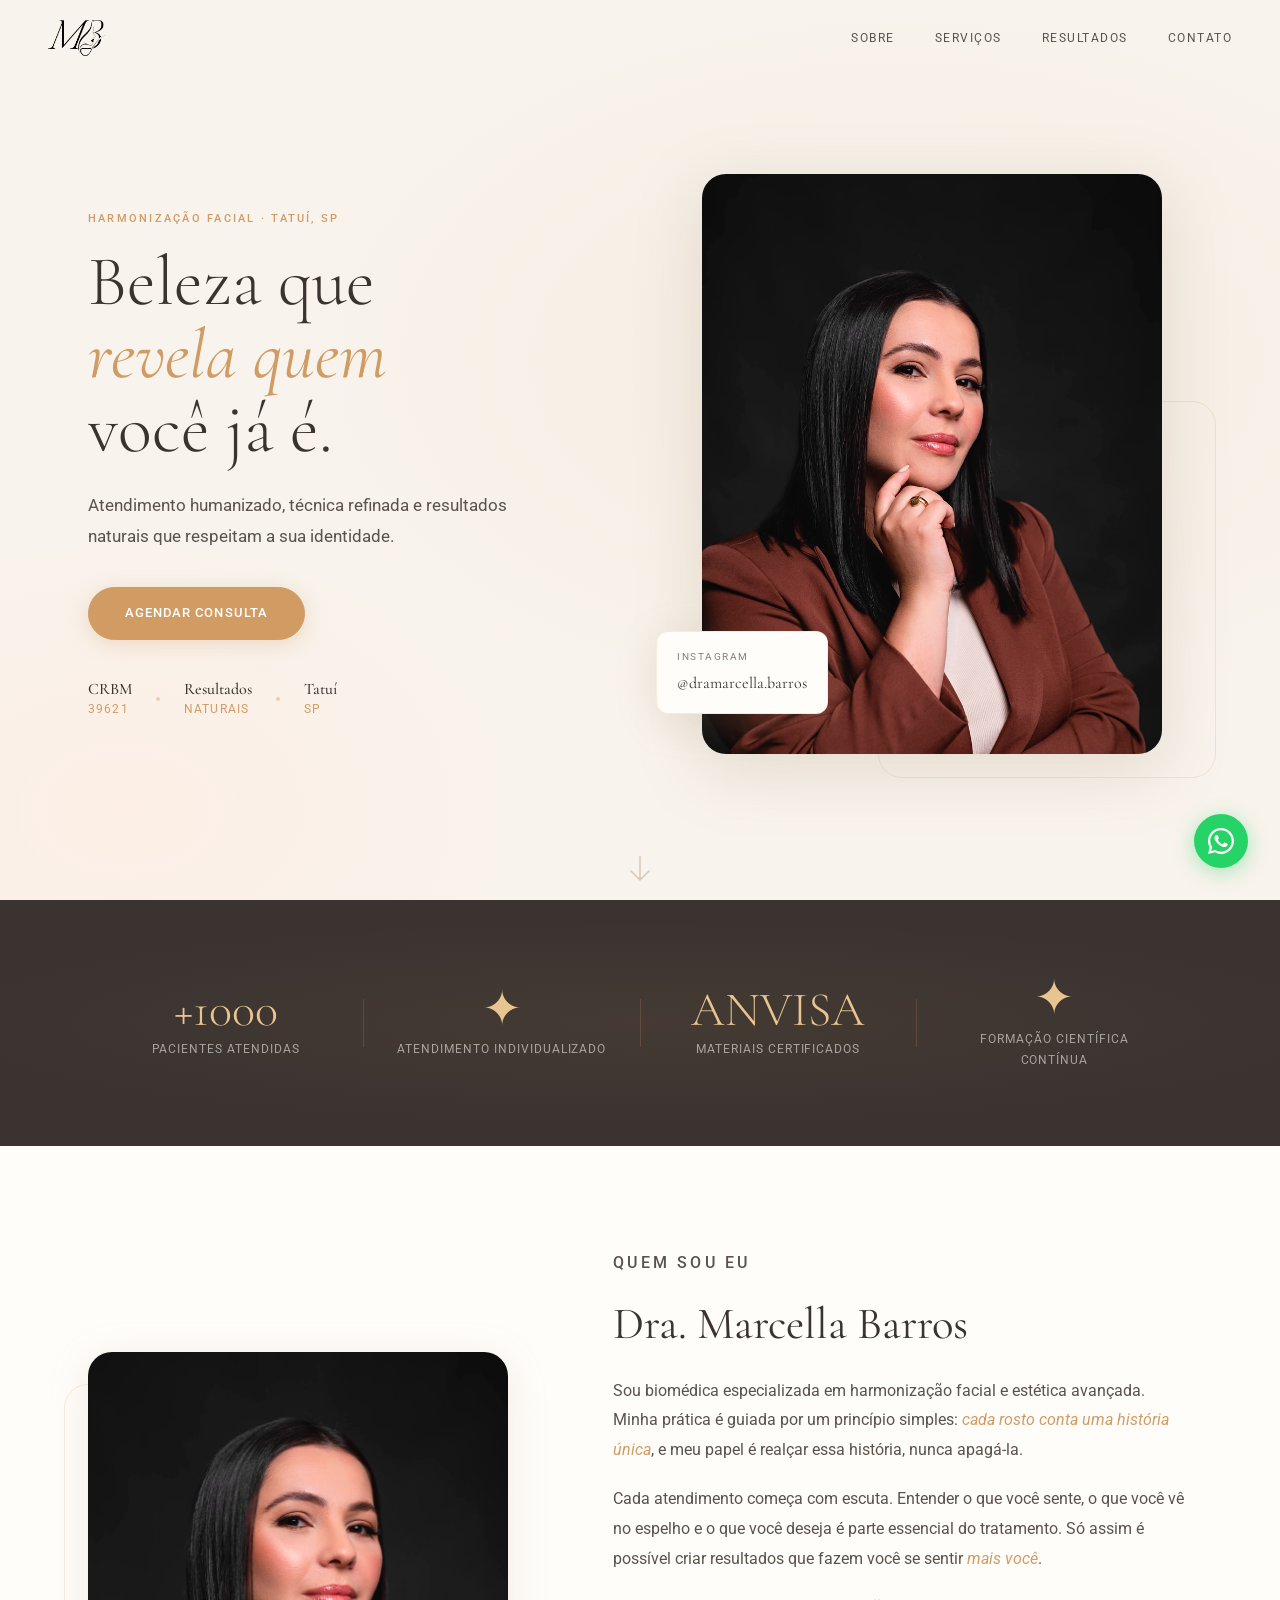
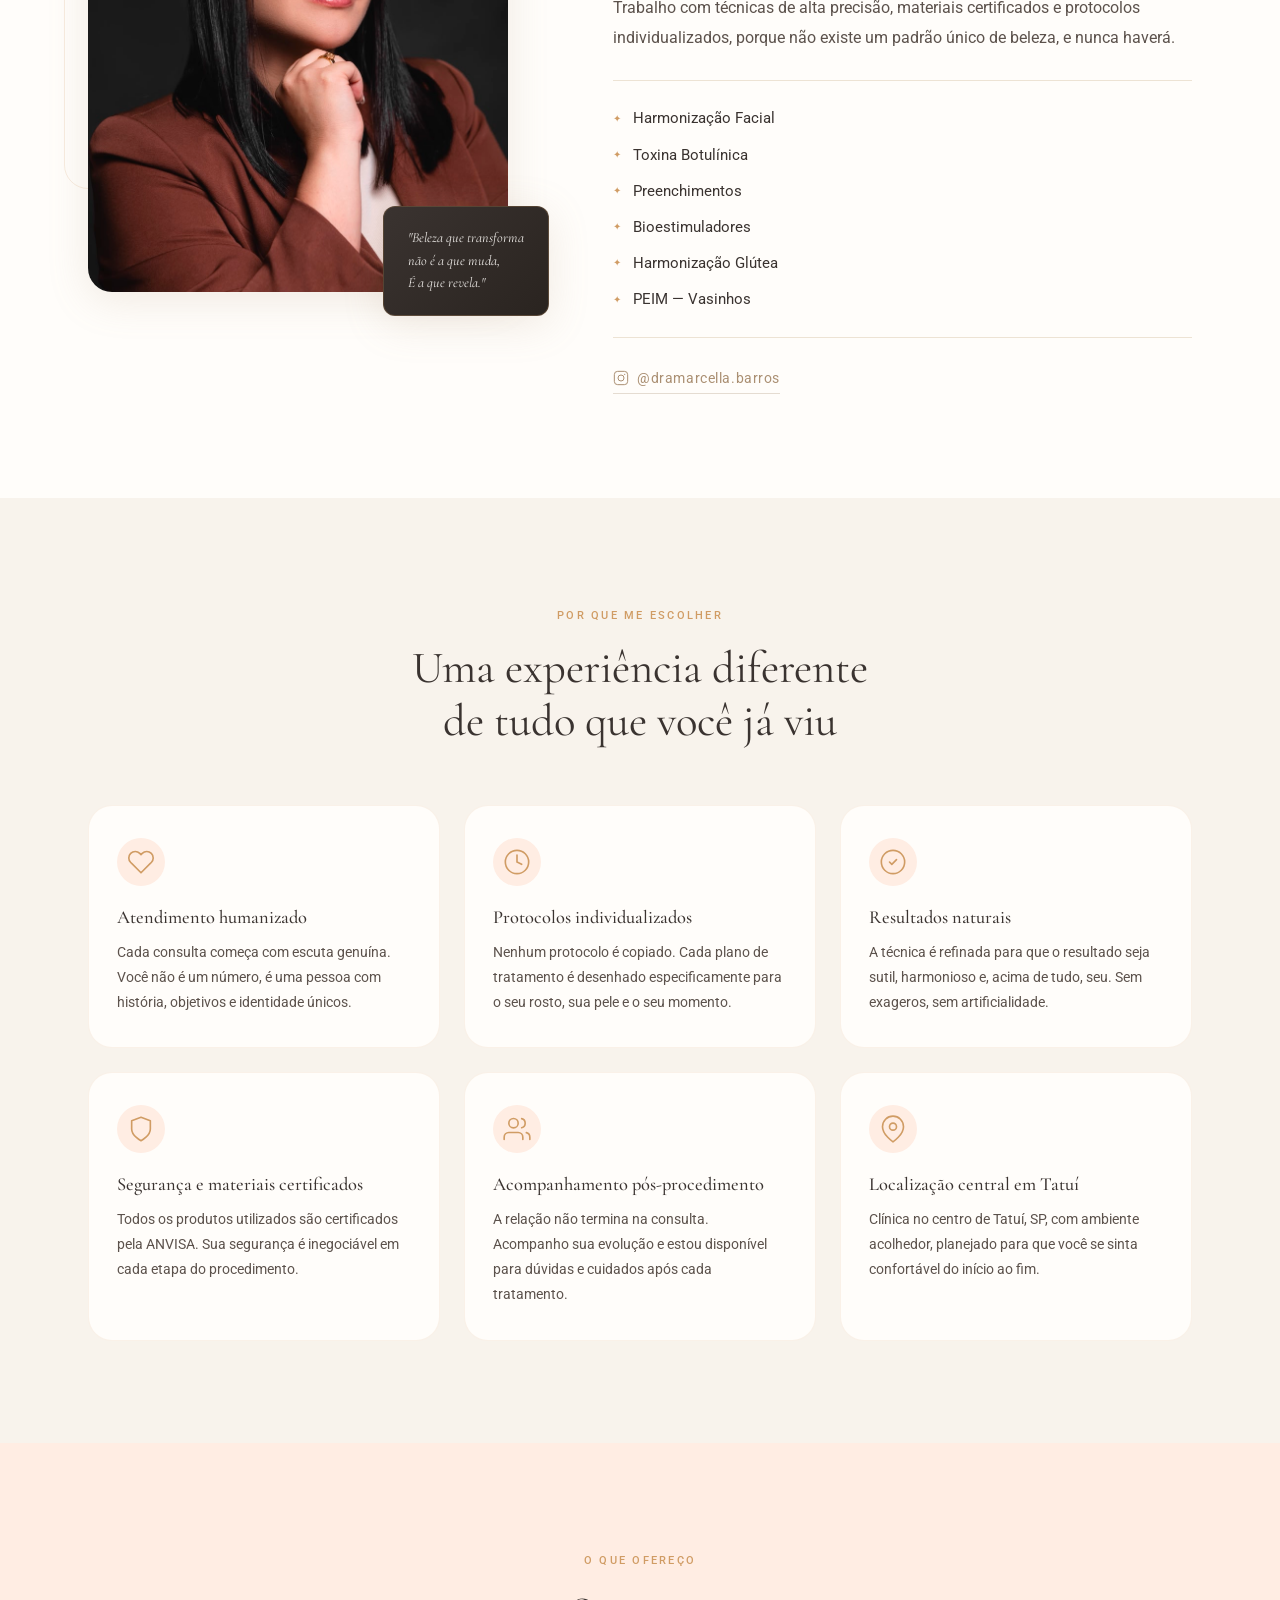
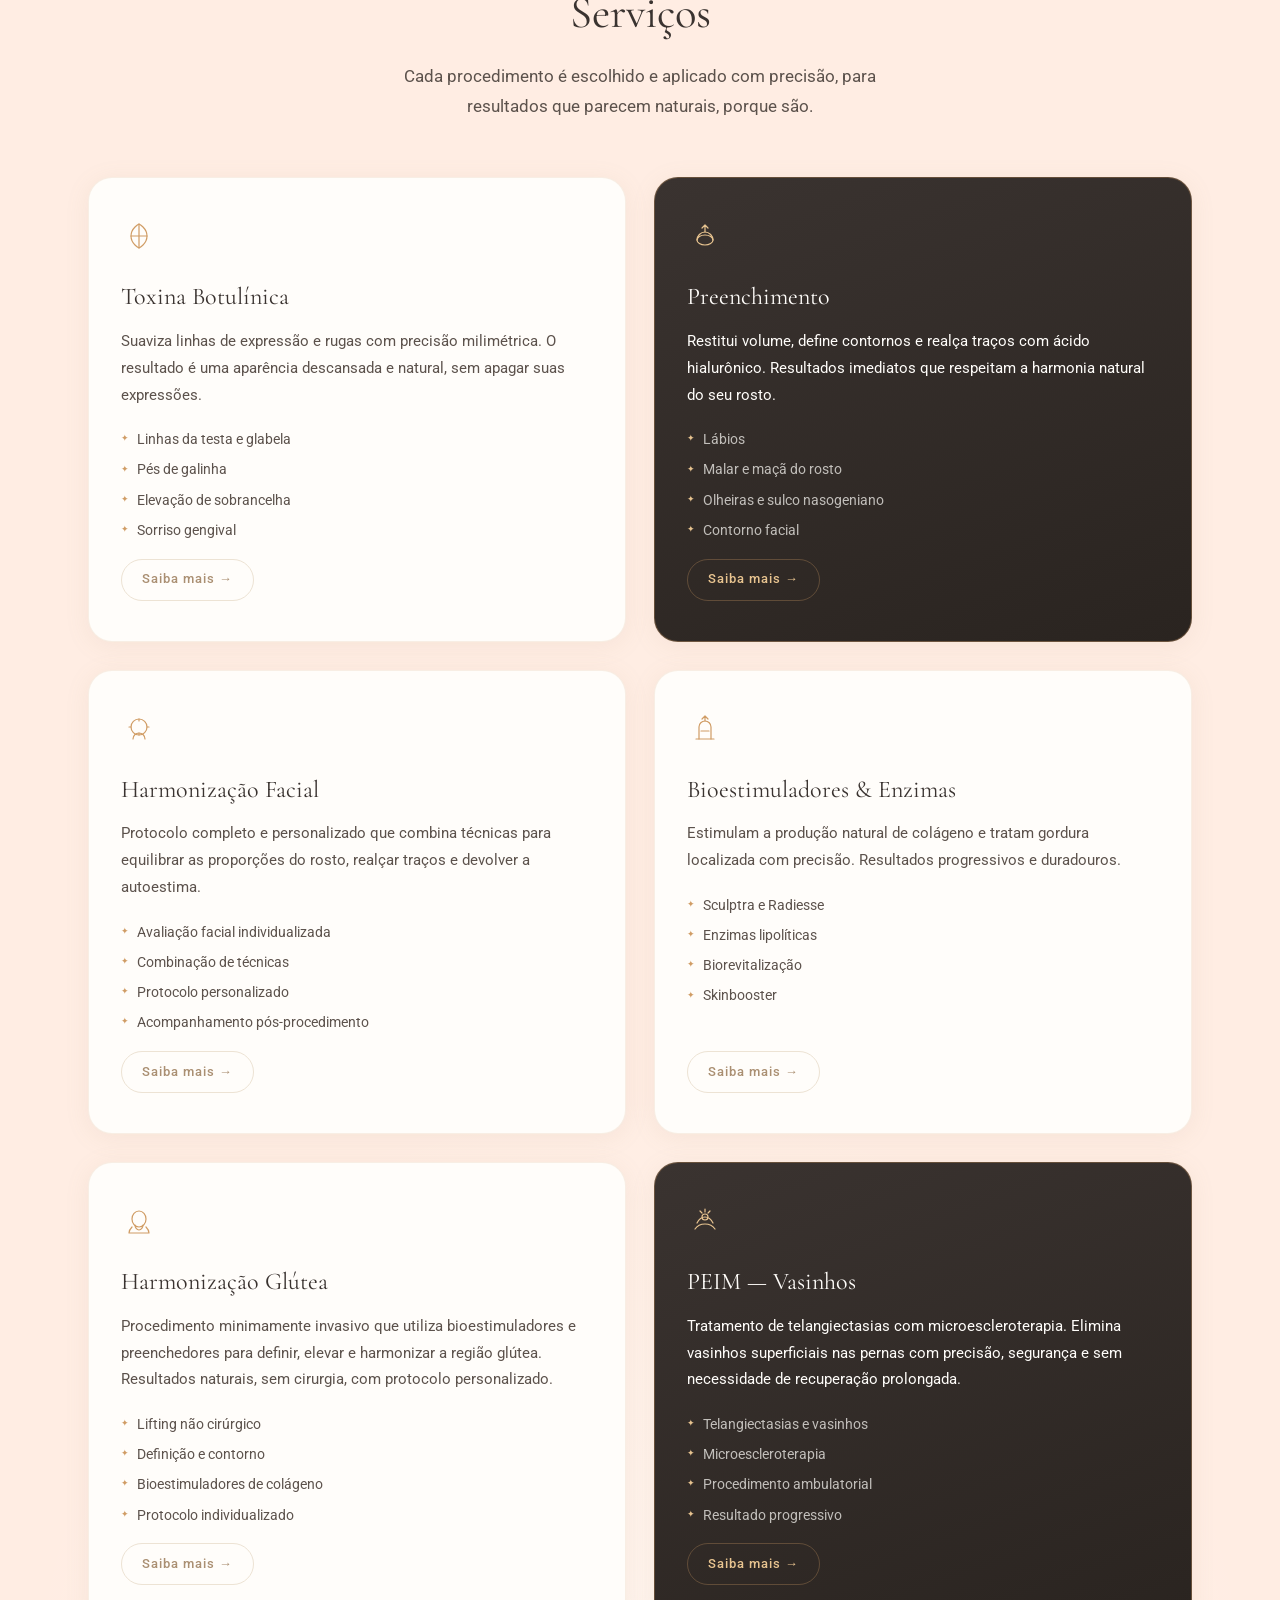
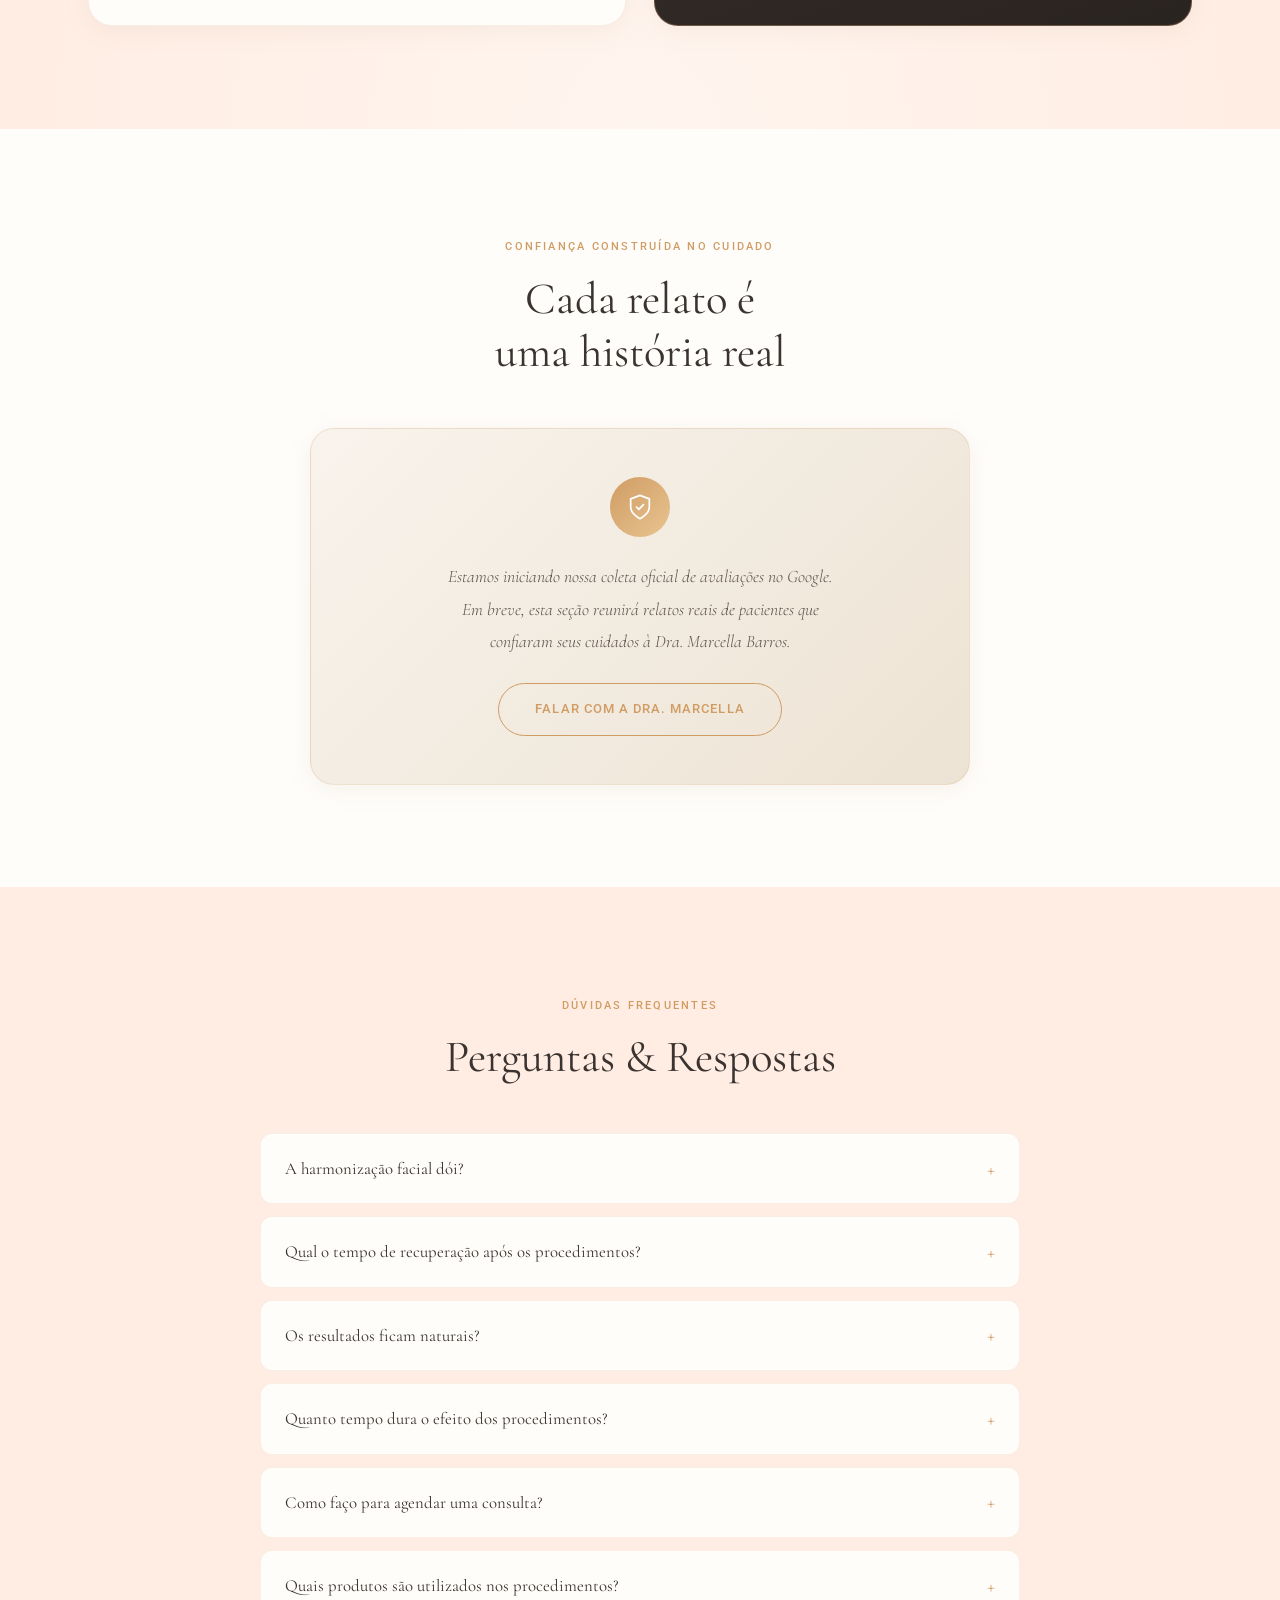
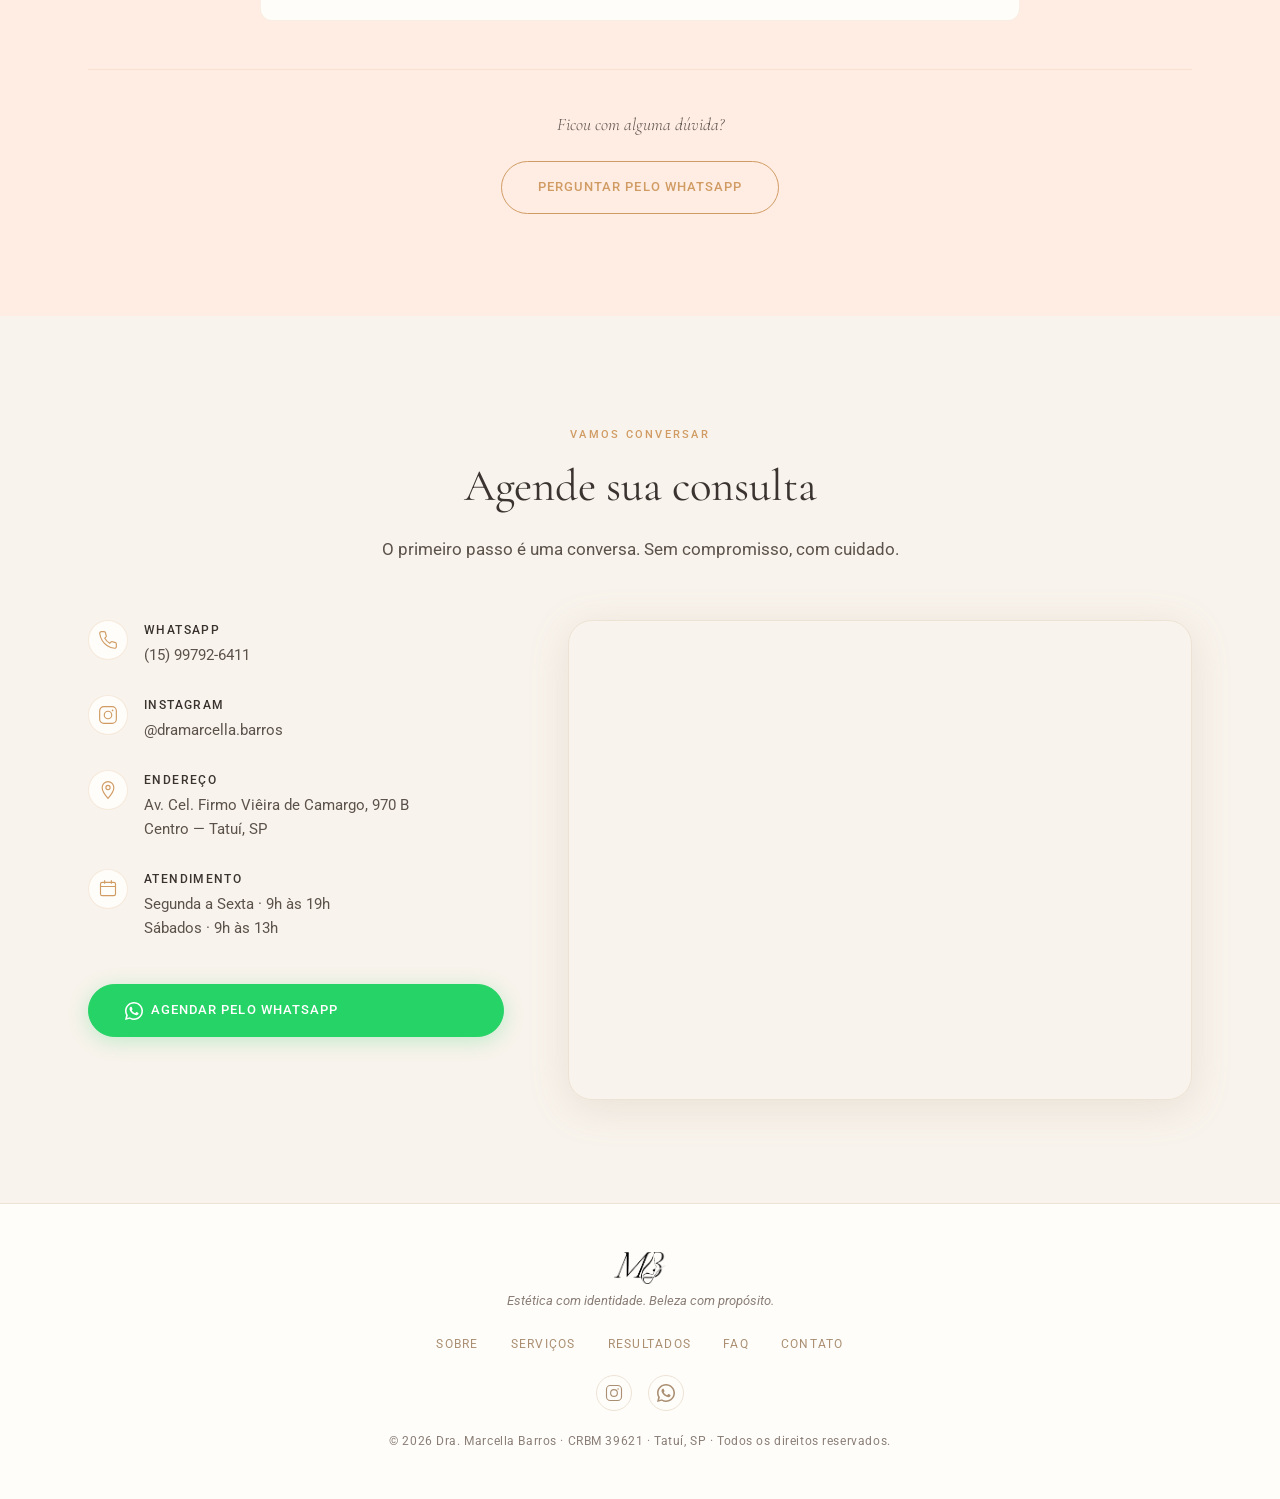
==== index.html @ 0621ac58 "Add files via upload feat: instalar Google Tag Manager (GTM)" ====
<!DOCTYPE html>
<html lang="pt-BR">
<head>
  <!-- Google Tag Manager -->
  <script>(function(w,d,s,l,i){w[l]=w[l]||[];w[l].push({'gtm.start':
  new Date().getTime(),event:'gtm.js'});var f=d.getElementsByTagName(s)[0],
  j=d.createElement(s),dl=l!='dataLayer'?'&l='+l:'';j.async=true;j.src=
  'https://www.googletagmanager.com/gtm.js?id='+i+dl;f.parentNode.insertBefore(j,f);
  })(window,document,'script','dataLayer','GTM-5NLLNL8C');</script>
  <!-- End Google Tag Manager -->
  <meta charset="UTF-8" />
  <meta name="viewport" content="width=device-width, initial-scale=1.0" />

  <!-- SEO: title e description com CRBM, Biomédica e cidade -->
  <meta name="description" content="Dra. Marcella Barros (CRBM 39621) — Biomédica especializada em Harmonização Facial, Toxina Botulínica, Preenchimento, Bioestimuladores, Harmonização Glútea e PEIM em Tatuí, SP. Estética com identidade. Beleza com propósito." />

  <!-- Open Graph -->
  <meta property="og:title" content="Dra. Marcella Barros — Harmonização Facial em Tatuí, SP" />
  <meta property="og:description" content="Biomédica especializada em estética avançada. Atendimento humanizado, resultados naturais, materiais certificados pela ANVISA. Tatuí/SP." />
  <meta property="og:image" content="https://dramarcellabarros.com.br/assets/og-image.png" />
  <meta property="og:url" content="https://dramarcellabarros.com.br/" />
  <meta property="og:type" content="website" />
  <meta property="og:locale" content="pt_BR" />

  <!-- Twitter / X Card -->
  <meta name="twitter:card" content="summary_large_image" />
  <meta name="twitter:title" content="Dra. Marcella Barros — Harmonização Facial em Tatuí, SP" />
  <meta name="twitter:description" content="Biomédica especializada em estética avançada. Atendimento humanizado, resultados naturais, materiais certificados pela ANVISA. Tatuí/SP." />
  <meta name="twitter:image" content="https://dramarcellabarros.com.br/assets/og-image.png" />

  <title>Dra. Marcella Barros — Harmonização Facial · Tatuí/SP</title>

  <!-- [AJUSTE 1] Google Analytics 4 — G-9R4QBGH7J9 -->
  <script async src="https://www.googletagmanager.com/gtag/js?id=G-9R4QBGH7J9"></script>
  <script>
    window.dataLayer = window.dataLayer || [];
    function gtag(){dataLayer.push(arguments);}
    gtag('js', new Date());
    gtag('config', 'G-9R4QBGH7J9');
  </script>

  <!-- Canonical — domínio oficial definitivo -->
  <link rel="canonical" href="https://dramarcellabarros.com.br/" />

  <!-- Schema Markup — LocalBusiness para Google Knowledge Graph e SEO local -->
  <script type="application/ld+json">
  {
    "@context": "https://schema.org",
    "@graph": [
      {
        "@type": "HealthAndBeautyBusiness",
        "@id": "https://dramarcellabarros.com.br/#clinica",
        "name": "Dra. Marcella Barros — Harmonização Facial",
        "description": "Biomédica (CRBM 39621) especializada em Harmonização Facial, Toxina Botulínica, Preenchimento, Bioestimuladores, Harmonização Glútea e PEIM em Tatuí, SP.",
        "url": "https://dramarcellabarros.com.br/",
        "telephone": "+5515997926411",
        "image": "https://dramarcellabarros.com.br/assets/og-image.png",
        "address": {
          "@type": "PostalAddress",
          "streetAddress": "Av. Cel. Firmo Viêira de Camargo, 970 B",
          "addressLocality": "Tatuí",
          "addressRegion": "SP",
          "addressCountry": "BR"
        },
        "geo": {
          "@type": "GeoCoordinates",
          "latitude": -23.350043,
          "longitude": -47.835488
        },
        "openingHoursSpecification": [
          {
            "@type": "OpeningHoursSpecification",
            "dayOfWeek": ["Monday","Tuesday","Wednesday","Thursday","Friday"],
            "opens": "09:00",
            "closes": "19:00"
          },
          {
            "@type": "OpeningHoursSpecification",
            "dayOfWeek": "Saturday",
            "opens": "09:00",
            "closes": "13:00"
          }
        ],
        "sameAs": ["https://www.instagram.com/dramarcella.barros"],
        "priceRange": "$$",
        "currenciesAccepted": "BRL",
        "paymentAccepted": "Cartão, Pix, Dinheiro"
      },
      {
        "@type": "Person",
        "@id": "https://dramarcellabarros.com.br/#profissional",
        "name": "Marcella Barros",
        "jobTitle": "Biomédica Estética",
        "description": "Biomédica (CRBM 39621) especializada em harmonização facial e estética avançada em Tatuí, SP.",
        "worksFor": { "@id": "https://dramarcellabarros.com.br/#clinica" },
        "sameAs": ["https://www.instagram.com/dramarcella.barros"]
      }
    ]
  }
  </script>

  <link rel="preconnect" href="https://fonts.googleapis.com" />
  <link rel="preconnect" href="https://fonts.gstatic.com" crossorigin />
  <link href="https://fonts.googleapis.com/css2?family=Cormorant+Garamond:ital,wght@0,300;0,400;0,500;1,300;1,400&family=Playfair+Display:ital,wght@0,400;0,500;1,400&family=Roboto:wght@300;400;500&display=swap" rel="stylesheet" />
  <link rel="stylesheet" href="style.css" />
</head>
<body>
  <!-- Google Tag Manager (noscript) -->
  <noscript><iframe src="https://www.googletagmanager.com/ns.html?id=GTM-5NLLNL8C"
  height="0" width="0" style="display:none;visibility:hidden"></iframe></noscript>
  <!-- End Google Tag Manager (noscript) -->

  <!-- ============================================================
       NAVBAR
  ============================================================ -->
  <header class="navbar" id="navbar">
    <div class="navbar__inner">
      <a href="#hero" class="navbar__logo" aria-label="Dra. Marcella Barros">
        <img src="assets/logo-dourado.png" alt="Dra. Marcella Barros" class="navbar__logo-img navbar__logo-dourado" loading="eager" fetchpriority="high" />
        <img src="assets/logo-preto.png" alt="Dra. Marcella Barros" class="navbar__logo-img navbar__logo-preto" loading="eager" fetchpriority="high" />
      </a>
      <nav class="navbar__links" id="navbar-links">
        <a href="#sobre">Sobre</a>
        <a href="#servicos">Serviços</a>
        <a href="#depoimentos">Resultados</a>
        <a href="#contato">Contato</a>
      </nav>
      <button class="navbar__burger" id="navbar-burger" aria-label="Abrir menu" aria-expanded="false">
        <span></span><span></span><span></span>
      </button>
    </div>
  </header>


  <!-- ============================================================
       SEÇÃO 1 — HERO
  ============================================================ -->
  <section class="hero" id="hero">
    <div class="hero__bg" aria-hidden="true"></div>
    <div class="hero__layout">

      <div class="hero__text" data-reveal="left">
        <p class="eyebrow">Harmonização Facial · Tatuí, SP</p>
        <h1 class="hero__title">
          Beleza que<br>
          <em>revela quem</em><br>
          você já é.
        </h1>
        <p class="hero__desc">
          Atendimento humanizado, técnica refinada e resultados naturais
          que respeitam a sua identidade.
        </p>
        <div class="hero__ctas">
          <a href="https://wa.me/5515997926411?text=Olá%2C%20Dra.%20Marcella!%20Vim%20pelo%20Instagram%20e%20gostaria%20de%20agendar%20uma%20consulta." target="_blank" rel="noopener noreferrer" class="btn btn--primary" id="btn-agendar-hero">
            Agendar consulta
          </a>
        </div>
        <div class="hero__selos">
          <div class="hero__selo"><strong>CRBM</strong><span>39621</span></div>
          <div class="hero__divider-dot" aria-hidden="true"></div>
          <div class="hero__selo"><strong>Resultados</strong><span>Naturais</span></div>
          <div class="hero__divider-dot" aria-hidden="true"></div>
          <div class="hero__selo"><strong>Tatuí</strong><span>SP</span></div>
        </div>
      </div>

      <div class="hero__photo-col" data-reveal="left">
        <img src="assets/foto-marcella.jpeg" alt="Dra. Marcella Barros — Biomédica especializada em harmonização facial em Tatuí/SP" class="hero__photo" width="460" height="580" loading="eager" fetchpriority="high" />
        <div class="hero__photo-frame" aria-hidden="true"></div>
        <div class="hero__float-card">
          <p class="hero__float-card-label">Instagram</p>
          <a href="https://instagram.com/dramarcella.barros" target="_blank" rel="noopener noreferrer" class="hero__float-card-handle" id="link-instagram-hero">@dramarcella.barros</a>
        </div>
      </div>
    </div>

    <a href="#numeros" class="hero__scroll-cue" aria-label="Continuar">
      <svg width="20" height="28" viewBox="0 0 20 28" fill="none">
        <path d="M10 0v24M1 15l9 9 9-9" stroke="currentColor" stroke-width="1.4" stroke-linecap="round" stroke-linejoin="round"/>
      </svg>
    </a>
  </section>


  <!-- ============================================================
       SEÇÃO 2 — NÚMEROS
  ============================================================ -->
  <section class="numeros" id="numeros">
    <div class="container">
      <div class="numeros__grid">

        <div class="numeros__item" data-reveal="up" data-delay="0">
          <span class="numeros__valor">+1000</span>
          <span class="numeros__label">Pacientes atendidas</span>
        </div>

        <div class="numeros__divider" aria-hidden="true"></div>

        <div class="numeros__item" data-reveal="up" data-delay="0.1">
          <span class="numeros__valor">✦</span>
          <span class="numeros__label">Atendimento individualizado</span>
        </div>

        <div class="numeros__divider" aria-hidden="true"></div>

        <div class="numeros__item" data-reveal="up" data-delay="0.2">
          <span class="numeros__valor">ANVISA</span>
          <span class="numeros__label">Materiais certificados</span>
        </div>

        <div class="numeros__divider" aria-hidden="true"></div>

        <div class="numeros__item" data-reveal="up" data-delay="0.3">
          <span class="numeros__valor">✦</span>
          <span class="numeros__label">Formação científica contínua</span>
        </div>

      </div>
    </div>
  </section>


  <!-- ============================================================
       SEÇÃO 3 — SOBRE
  ============================================================ -->
  <section class="sobre" id="sobre">
    <div class="container">
      <div class="sobre__inner">

        <div class="sobre__photo-col" data-reveal="left">
          <img src="assets/foto2-marcella.jpeg" alt="Dra. Marcella Barros em consulta" class="sobre__photo" width="420" height="540" loading="lazy" />
          <div class="sobre__photo-ornament" aria-hidden="true"></div>
          <div class="sobre__quote-badge">
            <p>"Beleza que transforma<br>não é a que muda,<br>É a que revela."</p>
          </div>
        </div>

        <div class="sobre__text" data-reveal="right">
          <p class="label-tag">Quem sou eu</p>
          <h2 class="section-title">Dra. Marcella Barros</h2>
          <p>
            Sou biomédica especializada em harmonização facial e estética avançada.
            Minha prática é guiada por um princípio simples: <em>cada rosto conta
            uma história única</em>, e meu papel é realçar essa história, nunca apagá-la.
          </p>
          <p>
            Cada atendimento começa com escuta. Entender o que você sente, o que
            você vê no espelho e o que você deseja é parte essencial do tratamento.
            Só assim é possível criar resultados que fazem você se sentir <em>mais você</em>.
          </p>
          <p>
            Trabalho com técnicas de alta precisão, materiais certificados e
            protocolos individualizados, porque não existe um padrão único
            de beleza, e nunca haverá.
          </p>
          <div class="sobre__especialidades">
            <div class="sobre__espec-item"><span class="sobre__espec-dot" aria-hidden="true">✦</span>Harmonização Facial</div>
            <div class="sobre__espec-item"><span class="sobre__espec-dot" aria-hidden="true">✦</span>Toxina Botulínica</div>
            <div class="sobre__espec-item"><span class="sobre__espec-dot" aria-hidden="true">✦</span>Preenchimentos</div>
            <div class="sobre__espec-item"><span class="sobre__espec-dot" aria-hidden="true">✦</span>Bioestimuladores</div>
            <div class="sobre__espec-item"><span class="sobre__espec-dot" aria-hidden="true">✦</span>Harmonização Glútea</div>
            <div class="sobre__espec-item"><span class="sobre__espec-dot" aria-hidden="true">✦</span>PEIM — Vasinhos</div>
          </div>
          <a href="https://instagram.com/dramarcella.barros" target="_blank" rel="noopener noreferrer" class="sobre__instagram" id="link-instagram-sobre">
            <svg width="16" height="16" viewBox="0 0 24 24" fill="none"><rect x="2" y="2" width="20" height="20" rx="5" stroke="currentColor" stroke-width="1.5"/><circle cx="12" cy="12" r="4.5" stroke="currentColor" stroke-width="1.5"/><circle cx="17.5" cy="6.5" r="1" fill="currentColor"/></svg>
            @dramarcella.barros
          </a>
        </div>
      </div>
    </div>
  </section>


  <!-- ============================================================
       SEÇÃO 4 — DIFERENCIAIS
  ============================================================ -->
  <section class="diferenciais">
    <div class="container">
      <div class="diferenciais__header" data-reveal="up">
        <p class="label-tag">Por que me escolher</p>
        <h2 class="section-title">Uma experiência diferente<br>de tudo que você já viu</h2>
      </div>
      <div class="diferenciais__grid">

        <div class="diferencial" data-reveal="up" data-delay="0">
          <div class="diferencial__icon" aria-hidden="true">
            <svg width="28" height="28" viewBox="0 0 24 24" fill="none"><path d="M20.84 4.61a5.5 5.5 0 00-7.78 0L12 5.67l-1.06-1.06a5.5 5.5 0 00-7.78 7.78l1.06 1.06L12 21.23l7.78-7.78 1.06-1.06a5.5 5.5 0 000-7.78z" stroke="currentColor" stroke-width="1.4" stroke-linejoin="round"/></svg>
          </div>
          <h3>Atendimento humanizado</h3>
          <p>Cada consulta começa com escuta genuína. Você não é um número, é uma pessoa com história, objetivos e identidade únicos.</p>
        </div>

        <div class="diferencial" data-reveal="up" data-delay="0.1">
          <div class="diferencial__icon" aria-hidden="true">
            <svg width="28" height="28" viewBox="0 0 24 24" fill="none"><circle cx="12" cy="12" r="10" stroke="currentColor" stroke-width="1.4"/><path d="M12 6v6l4 2" stroke="currentColor" stroke-width="1.4" stroke-linecap="round"/></svg>
          </div>
          <h3>Protocolos individualizados</h3>
          <p>Nenhum protocolo é copiado. Cada plano de tratamento é desenhado especificamente para o seu rosto, sua pele e o seu momento.</p>
        </div>

        <div class="diferencial" data-reveal="up" data-delay="0.2">
          <div class="diferencial__icon" aria-hidden="true">
            <svg width="28" height="28" viewBox="0 0 24 24" fill="none"><path d="M9 12l2 2 4-4" stroke="currentColor" stroke-width="1.4" stroke-linecap="round" stroke-linejoin="round"/><path d="M12 2a10 10 0 110 20A10 10 0 0112 2z" stroke="currentColor" stroke-width="1.4"/></svg>
          </div>
          <h3>Resultados naturais</h3>
          <p>A técnica é refinada para que o resultado seja sutil, harmonioso e, acima de tudo, seu. Sem exageros, sem artificialidade.</p>
        </div>

        <div class="diferencial" data-reveal="up" data-delay="0.3">
          <div class="diferencial__icon" aria-hidden="true">
            <svg width="28" height="28" viewBox="0 0 24 24" fill="none"><path d="M12 22s8-4 8-10V5l-8-3-8 3v7c0 6 8 10 8 10z" stroke="currentColor" stroke-width="1.4" stroke-linejoin="round"/></svg>
          </div>
          <h3>Segurança e materiais certificados</h3>
          <p>Todos os produtos utilizados são certificados pela ANVISA. Sua segurança é inegociável em cada etapa do procedimento.</p>
        </div>

        <div class="diferencial" data-reveal="up" data-delay="0.4">
          <div class="diferencial__icon" aria-hidden="true">
            <svg width="28" height="28" viewBox="0 0 24 24" fill="none"><path d="M17 21v-2a4 4 0 00-4-4H5a4 4 0 00-4 4v2" stroke="currentColor" stroke-width="1.4" stroke-linecap="round"/><circle cx="9" cy="7" r="4" stroke="currentColor" stroke-width="1.4"/><path d="M23 21v-2a4 4 0 00-3-3.87M16 3.13a4 4 0 010 7.75" stroke="currentColor" stroke-width="1.4" stroke-linecap="round"/></svg>
          </div>
          <h3>Acompanhamento pós-procedimento</h3>
          <p>A relação não termina na consulta. Acompanho sua evolução e estou disponível para dúvidas e cuidados após cada tratamento.</p>
        </div>

        <div class="diferencial" data-reveal="up" data-delay="0.5">
          <div class="diferencial__icon" aria-hidden="true">
            <svg width="28" height="28" viewBox="0 0 24 24" fill="none"><path d="M21 10c0 7-9 13-9 13s-9-6-9-13a9 9 0 0118 0z" stroke="currentColor" stroke-width="1.4"/><circle cx="12" cy="10" r="3" stroke="currentColor" stroke-width="1.4"/></svg>
          </div>
          <h3>Localização central em Tatuí</h3>
          <p>Clínica no centro de Tatuí, SP, com ambiente acolhedor, planejado para que você se sinta confortável do início ao fim.</p>
        </div>

      </div>
    </div>
  </section>


  <!-- ============================================================
       SEÇÃO 5 — SERVIÇOS
  ============================================================ -->
  <section class="servicos" id="servicos">
    <div class="container">
      <div class="servicos__header" data-reveal="up">
        <p class="label-tag">O que ofereço</p>
        <h2 class="section-title">Serviços</h2>
        <p class="section-subtitle">
          Cada procedimento é escolhido e aplicado com precisão,
          para resultados que parecem naturais, porque são.
        </p>
      </div>
      <div class="servicos__grid">

        <article class="servico-card" data-reveal="up" data-delay="0">
          <div class="servico-card__icon" aria-hidden="true">
            <svg width="36" height="36" viewBox="0 0 36 36" fill="none"><path d="M18 6c0 0-8 4-8 12s8 12 8 12 8-4 8-12S18 6 18 6z" stroke="currentColor" stroke-width="1.2" stroke-linejoin="round"/><path d="M18 6v24M10 18h16" stroke="currentColor" stroke-width="1.2" stroke-linecap="round"/></svg>
          </div>
          <h3 class="servico-card__title">Toxina Botulínica</h3>
          <p class="servico-card__desc">
            Suaviza linhas de expressão e rugas com precisão milimétrica.
            O resultado é uma aparência descansada e natural, sem apagar suas expressões.
          </p>
          <ul class="servico-card__lista">
            <li>Linhas da testa e glabela</li>
            <li>Pés de galinha</li>
            <li>Elevação de sobrancelha</li>
            <li>Sorriso gengival</li>
          </ul>
          <a href="https://wa.me/5515997926411?text=Olá%2C%20Dra.%20Marcella!%20Gostaria%20de%20saber%20mais%20sobre%20Toxina%20Botulínica." target="_blank" rel="noopener noreferrer" class="servico-card__cta">Saiba mais →</a>
        </article>

        <article class="servico-card servico-card--featured" data-reveal="up" data-delay="0.1">
          <div class="servico-card__icon" aria-hidden="true">
            <svg width="36" height="36" viewBox="0 0 36 36" fill="none"><ellipse cx="18" cy="22" rx="8" ry="5" stroke="currentColor" stroke-width="1.2"/><path d="M10 22c0-4 3.6-8 8-8s8 4 8 8" stroke="currentColor" stroke-width="1.2" stroke-linecap="round"/><path d="M18 14V8M15 10l3-3 3 3" stroke="currentColor" stroke-width="1.2" stroke-linecap="round" stroke-linejoin="round"/></svg>
          </div>
          <h3 class="servico-card__title">Preenchimento</h3>
          <p class="servico-card__desc">
            Restitui volume, define contornos e realça traços com ácido hialurônico.
            Resultados imediatos que respeitam a harmonia natural do seu rosto.
          </p>
          <ul class="servico-card__lista">
            <li>Lábios</li>
            <li>Malar e maçã do rosto</li>
            <li>Olheiras e sulco nasogeniano</li>
            <li>Contorno facial</li>
          </ul>
          <a href="https://wa.me/5515997926411?text=Olá%2C%20Dra.%20Marcella!%20Gostaria%20de%20saber%20mais%20sobre%20Preenchimento." target="_blank" rel="noopener noreferrer" class="servico-card__cta">Saiba mais →</a>
        </article>

        <article class="servico-card" data-reveal="up" data-delay="0.2">
          <div class="servico-card__icon" aria-hidden="true">
            <svg width="36" height="36" viewBox="0 0 36 36" fill="none"><circle cx="18" cy="16" r="8" stroke="currentColor" stroke-width="1.2"/><path d="M12 28c0-3.31 2.69-6 6-6s6 2.69 6 6" stroke="currentColor" stroke-width="1.2" stroke-linecap="round"/><path d="M18 8v2M18 22v2M10 16H8M28 16h-2" stroke="currentColor" stroke-width="1.2" stroke-linecap="round"/></svg>
          </div>
          <h3 class="servico-card__title">Harmonização Facial</h3>
          <p class="servico-card__desc">
            Protocolo completo e personalizado que combina técnicas para equilibrar
            as proporções do rosto, realçar traços e devolver a autoestima.
          </p>
          <ul class="servico-card__lista">
            <li>Avaliação facial individualizada</li>
            <li>Combinação de técnicas</li>
            <li>Protocolo personalizado</li>
            <li>Acompanhamento pós-procedimento</li>
          </ul>
          <a href="https://wa.me/5515997926411?text=Olá%2C%20Dra.%20Marcella!%20Gostaria%20de%20saber%20mais%20sobre%20Harmonização%20Facial." target="_blank" rel="noopener noreferrer" class="servico-card__cta">Saiba mais →</a>
        </article>

        <article class="servico-card" data-reveal="up" data-delay="0.3">
          <div class="servico-card__icon" aria-hidden="true">
            <svg width="36" height="36" viewBox="0 0 36 36" fill="none"><path d="M12 28V16a6 6 0 0112 0v12" stroke="currentColor" stroke-width="1.2" stroke-linecap="round"/><path d="M9 28h18" stroke="currentColor" stroke-width="1.2" stroke-linecap="round"/><path d="M18 10V6M15 8l3-3 3 3" stroke="currentColor" stroke-width="1.2" stroke-linecap="round" stroke-linejoin="round"/><path d="M14 20h8" stroke="currentColor" stroke-width="1.2" stroke-linecap="round"/></svg>
          </div>
          <h3 class="servico-card__title">Bioestimuladores &amp; Enzimas</h3>
          <p class="servico-card__desc">
            Estimulam a produção natural de colágeno e tratam gordura localizada
            com precisão. Resultados progressivos e duradouros.
          </p>
          <ul class="servico-card__lista">
            <li>Sculptra e Radiesse</li>
            <li>Enzimas lipolíticas</li>
            <li>Biorevitalização</li>
            <li>Skinbooster</li>
          </ul>
          <a href="https://wa.me/5515997926411?text=Olá%2C%20Dra.%20Marcella!%20Gostaria%20de%20saber%20mais%20sobre%20Bioestimuladores." target="_blank" rel="noopener noreferrer" class="servico-card__cta">Saiba mais →</a>
        </article>

        <article class="servico-card" data-reveal="up" data-delay="0.4">
          <div class="servico-card__icon" aria-hidden="true">
            <svg width="36" height="36" viewBox="0 0 36 36" fill="none">
              <path d="M18 8c-4 0-7 3.5-7 8s3 8 7 8 7-3.5 7-8-3-8-7-8z" stroke="currentColor" stroke-width="1.2" stroke-linejoin="round"/>
              <path d="M11 24c-2 2-3 4-3 6h20c0-2-1-4-3-6" stroke="currentColor" stroke-width="1.2" stroke-linecap="round" stroke-linejoin="round"/>
              <path d="M14 22c0 2.5 1.8 5 4 5s4-2.5 4-5" stroke="currentColor" stroke-width="1.2" stroke-linecap="round"/>
            </svg>
          </div>
          <h3 class="servico-card__title">Harmonização Glútea</h3>
          <p class="servico-card__desc">
            Procedimento minimamente invasivo que utiliza bioestimuladores e preenchedores
            para definir, elevar e harmonizar a região glútea. Resultados naturais,
            sem cirurgia, com protocolo personalizado.
          </p>
          <ul class="servico-card__lista">
            <li>Lifting não cirúrgico</li>
            <li>Definição e contorno</li>
            <li>Bioestimuladores de colágeno</li>
            <li>Protocolo individualizado</li>
          </ul>
          <a href="https://wa.me/5515997926411?text=Olá%2C%20Dra.%20Marcella!%20Gostaria%20de%20saber%20mais%20sobre%20Harmonização%20Glútea." target="_blank" rel="noopener noreferrer" class="servico-card__cta">Saiba mais →</a>
        </article>

        <article class="servico-card servico-card--featured" data-reveal="up" data-delay="0.5">
          <div class="servico-card__icon" aria-hidden="true">
            <svg width="36" height="36" viewBox="0 0 36 36" fill="none">
              <path d="M10 20c2-4 5-6 8-6s6 2 8 6" stroke="currentColor" stroke-width="1.2" stroke-linecap="round"/>
              <circle cx="18" cy="14" r="3" stroke="currentColor" stroke-width="1.2"/>
              <path d="M8 26c2-3 5.5-5 10-5s8 2 10 5" stroke="currentColor" stroke-width="1.2" stroke-linecap="round"/>
              <path d="M18 9V6M21 10l2-2M15 10l-2-2" stroke="currentColor" stroke-width="1.2" stroke-linecap="round"/>
            </svg>
          </div>
          <h3 class="servico-card__title">PEIM — Vasinhos</h3>
          <p class="servico-card__desc">
            Tratamento de telangiectasias com microescleroterapia. Elimina vasinhos
            superficiais nas pernas com precisão, segurança e sem necessidade
            de recuperação prolongada.
          </p>
          <ul class="servico-card__lista">
            <li>Telangiectasias e vasinhos</li>
            <li>Microescleroterapia</li>
            <li>Procedimento ambulatorial</li>
            <li>Resultado progressivo</li>
          </ul>
          <a href="https://wa.me/5515997926411?text=Olá%2C%20Dra.%20Marcella!%20Gostaria%20de%20saber%20mais%20sobre%20PEIM%20(Vasinhos)." target="_blank" rel="noopener noreferrer" class="servico-card__cta">Saiba mais →</a>
        </article>

      </div>
    </div>
  </section>


  <!-- ============================================================
       SEÇÃO 6 — CONFIANÇA
  ============================================================ -->
  <section class="depoimentos" id="depoimentos">
    <div class="container">
      <div class="depoimentos__header" data-reveal="up">
        <p class="label-tag">Confiança construída no cuidado</p>
        <h2 class="section-title">Cada relato é<br>uma história real</h2>
      </div>

      <div class="confianca-banner" data-reveal="up" data-delay="0.1">
        <div class="confianca-banner__icone" aria-hidden="true">
          <svg width="28" height="28" viewBox="0 0 24 24" fill="none">
            <path d="M12 22s8-4 8-10V5l-8-3-8 3v7c0 6 8 10 8 10z" stroke="currentColor" stroke-width="1.5" stroke-linejoin="round"/>
            <path d="M9 12l2 2 4-4" stroke="currentColor" stroke-width="1.5" stroke-linecap="round" stroke-linejoin="round"/>
          </svg>
        </div>
        <p class="confianca-banner__texto">
          Estamos iniciando nossa coleta oficial de avaliações no Google.
          Em breve, esta seção reunirá relatos reais de pacientes que confiaram
          seus cuidados à Dra. Marcella Barros.
        </p>
        <a href="https://wa.me/5515997926411?text=Olá%2C%20Dra.%20Marcella!%20Vim%20pelo%20Instagram%20e%20gostaria%20de%20agendar%20uma%20consulta." target="_blank" rel="noopener noreferrer" class="btn btn--outline" id="btn-agendar-confianca">
          Falar com a Dra. Marcella
        </a>
      </div>
    </div>
  </section>


  <!-- ============================================================
       SEÇÃO 7 — FAQ
  ============================================================ -->
  <section class="faq" id="faq">
    <div class="container">
      <div class="faq__header" data-reveal="up">
        <p class="label-tag">Dúvidas frequentes</p>
        <h2 class="section-title">Perguntas &amp; Respostas</h2>
      </div>

      <div class="faq__lista" data-reveal="up" data-delay="0.1">

        <details class="faq__item">
          <summary class="faq__pergunta">A harmonização facial dói?<span class="faq__icone" aria-hidden="true">+</span></summary>
          <div class="faq__resposta"><p>A maioria dos procedimentos é realizada com anestesia tópica (creme anestésico), o que torna o processo bastante confortável. Você pode sentir uma leve pressão ou formigamento, mas raramente dor. Antes de qualquer procedimento, conversamos sobre seu nível de sensibilidade para garantir o máximo de conforto.</p></div>
        </details>

        <details class="faq__item">
          <summary class="faq__pergunta">Qual o tempo de recuperação após os procedimentos?<span class="faq__icone" aria-hidden="true">+</span></summary>
          <div class="faq__resposta"><p>Depende do procedimento. A toxina botulínica e o preenchimento têm recuperação mínima, você pode voltar às atividades normais no mesmo dia, com possíveis pequenos hematomas que somem em 2 a 5 dias. Bioestimuladores podem ter um leve inchaço por até 48h. Em todos os casos, orientamos sobre os cuidados pós-procedimento.</p></div>
        </details>

        <details class="faq__item">
          <summary class="faq__pergunta">Os resultados ficam naturais?<span class="faq__icone" aria-hidden="true">+</span></summary>
          <div class="faq__resposta"><p>Sim, e isso é a base do meu trabalho. A harmonização não é sobre mudar quem você é, é sobre realçar o que já existe. Utilizo técnicas conservadoras e personalizadas que valorizam suas características naturais, sem exageros ou artificialidade.</p></div>
        </details>

        <details class="faq__item">
          <summary class="faq__pergunta">Quanto tempo dura o efeito dos procedimentos?<span class="faq__icone" aria-hidden="true">+</span></summary>
          <div class="faq__resposta"><p>A toxina botulínica dura em média 4 a 6 meses. O preenchimento com ácido hialurônico dura de 12 a 18 meses dependendo da área. Os bioestimuladores têm efeito mais duradouro, de 18 a 24 meses, com ganho progressivo de colágeno. Durante a consulta, explico o tempo estimado para cada procedimento indicado para você.</p></div>
        </details>

        <details class="faq__item">
          <summary class="faq__pergunta">Como faço para agendar uma consulta?<span class="faq__icone" aria-hidden="true">+</span></summary>
          <div class="faq__resposta"><p>É simples! Entre em contato pelo WhatsApp (15) 99792-6411 ou pelo Instagram @dramarcella.barros. Na primeira consulta, fazemos uma avaliação completa do seu rosto, conversamos sobre seus objetivos e elaboramos um protocolo personalizado. Sem compromisso, sem pressão.</p></div>
        </details>

        <details class="faq__item">
          <summary class="faq__pergunta">Quais produtos são utilizados nos procedimentos?<span class="faq__icone" aria-hidden="true">+</span></summary>
          <div class="faq__resposta"><p>Utilizo exclusivamente produtos certificados pela ANVISA, de marcas reconhecidas no mercado médico. Sua segurança é inegociável. Na consulta, apresento os materiais que serão utilizados e você pode tirar todas as dúvidas antes de qualquer procedimento.</p></div>
        </details>

      </div>

      <!-- CTA pós-FAQ — captura decisões que amadurecem durante a leitura -->
      <div class="faq__cta" data-reveal="up" data-delay="0.15">
        <p>Ficou com alguma dúvida?</p>
        <a href="https://wa.me/5515997926411?text=Olá%2C%20Dra.%20Marcella!%20Vim%20pelo%20Instagram%20e%20tenho%20uma%20dúvida%20sobre%20os%20procedimentos." target="_blank" rel="noopener noreferrer" class="btn btn--outline" id="btn-agendar-faq">
          Perguntar pelo WhatsApp
        </a>
      </div>

    </div>
  </section>


  <!-- ============================================================
       SEÇÃO 9 — CONTATO
  ============================================================ -->
  <section class="contato" id="contato">
    <div class="container">
      <div class="contato__header" data-reveal="up">
        <p class="label-tag">Vamos conversar</p>
        <h2 class="section-title">Agende sua consulta</h2>
        <p class="section-subtitle">O primeiro passo é uma conversa. Sem compromisso, com cuidado.</p>
      </div>
      <div class="contato__inner">

        <div class="contato__info" data-reveal="left">
          <div class="contato__item">
            <div class="contato__item-icon" aria-hidden="true">
              <svg width="20" height="20" viewBox="0 0 24 24" fill="none"><path d="M22 16.92v3a2 2 0 01-2.18 2 19.79 19.79 0 01-8.63-3.07 19.5 19.5 0 01-6-6 19.79 19.79 0 01-3.07-8.67A2 2 0 014.11 2h3a2 2 0 012 1.72c.127.96.361 1.903.7 2.81a2 2 0 01-.45 2.11L8.09 9.91a16 16 0 006 6l1.27-1.27a2 2 0 012.11-.45c.907.339 1.85.573 2.81.7A2 2 0 0122 16.92z" stroke="currentColor" stroke-width="1.4"/></svg>
            </div>
            <div>
              <strong>WhatsApp</strong>
              <a href="https://wa.me/5515997926411?text=Olá%2C%20Dra.%20Marcella!%20Vim%20pelo%20Instagram%20e%20gostaria%20de%20agendar%20uma%20consulta." target="_blank" rel="noopener noreferrer" id="link-whatsapp-contato">(15) 99792-6411</a>
            </div>
          </div>
          <div class="contato__item">
            <div class="contato__item-icon" aria-hidden="true">
              <svg width="20" height="20" viewBox="0 0 24 24" fill="none"><rect x="2" y="2" width="20" height="20" rx="5" stroke="currentColor" stroke-width="1.4"/><circle cx="12" cy="12" r="4.5" stroke="currentColor" stroke-width="1.4"/><circle cx="17.5" cy="6.5" r="1" fill="currentColor"/></svg>
            </div>
            <div>
              <strong>Instagram</strong>
              <a href="https://instagram.com/dramarcella.barros" target="_blank" rel="noopener noreferrer" id="link-instagram-contato">@dramarcella.barros</a>
            </div>
          </div>
          <div class="contato__item" id="item-endereco">
            <div class="contato__item-icon" aria-hidden="true">
              <svg width="20" height="20" viewBox="0 0 24 24" fill="none"><path d="M12 2C8.13 2 5 5.13 5 9c0 5.25 7 13 7 13s7-7.75 7-13c0-3.87-3.13-7-7-7z" stroke="currentColor" stroke-width="1.4"/><circle cx="12" cy="9" r="2.5" stroke="currentColor" stroke-width="1.4"/></svg>
            </div>
            <div>
              <strong>Endereço</strong>
              <span>Av. Cel. Firmo Viêira de Camargo, 970 B<br>Centro — Tatuí, SP</span>
            </div>
          </div>
          <div class="contato__item">
            <div class="contato__item-icon" aria-hidden="true">
              <svg width="20" height="20" viewBox="0 0 24 24" fill="none"><rect x="3" y="4" width="18" height="16" rx="2" stroke="currentColor" stroke-width="1.4"/><path d="M3 9h18M8 2v3M16 2v3" stroke="currentColor" stroke-width="1.4" stroke-linecap="round"/></svg>
            </div>
            <div>
              <strong>Atendimento</strong>
              <span>Segunda a Sexta · 9h às 19h<br>Sábados · 9h às 13h</span>
            </div>
          </div>
          <a href="https://wa.me/5515997926411?text=Olá%2C%20Dra.%20Marcella!%20Vim%20pelo%20Instagram%20e%20gostaria%20de%20agendar%20uma%20consulta." target="_blank" rel="noopener noreferrer" class="btn btn--whatsapp" id="btn-agendar-contato">
            <svg width="18" height="18" viewBox="0 0 24 24" fill="currentColor"><path d="M17.472 14.382c-.297-.149-1.758-.867-2.03-.967-.273-.099-.471-.148-.67.15-.197.297-.767.966-.94 1.164-.173.199-.347.223-.644.075-.297-.15-1.255-.463-2.39-1.475-.883-.788-1.48-1.761-1.653-2.059-.173-.297-.018-.458.13-.606.134-.133.298-.347.446-.52.149-.174.198-.298.298-.497.099-.198.05-.371-.025-.52-.075-.149-.669-1.612-.916-2.207-.242-.579-.487-.5-.669-.51-.173-.008-.371-.01-.57-.01-.198 0-.52.074-.792.372-.272.297-1.04 1.016-1.04 2.479 0 1.462 1.065 2.875 1.213 3.074.149.198 2.096 3.2 5.077 4.487.709.306 1.262.489 1.694.625.712.227 1.36.195 1.871.118.571-.085 1.758-.719 2.006-1.413.248-.694.248-1.289.173-1.413-.074-.124-.272-.198-.57-.347z"/><path d="M12 0C5.373 0 0 5.373 0 12c0 2.099.548 4.07 1.504 5.783L.057 23.998l6.305-1.654A11.946 11.946 0 0012 24c6.627 0 12-5.373 12-12S18.627 0 12 0zm0 21.894a9.881 9.881 0 01-5.031-1.373l-.361-.214-3.741.981.997-3.648-.235-.374A9.861 9.861 0 012.106 12C2.106 6.531 6.531 2.106 12 2.106c5.469 0 9.894 4.425 9.894 9.894 0 5.468-4.425 9.894-9.894 9.894z"/></svg>
            Agendar pelo WhatsApp
          </a>
        </div>

        <div class="contato__mapa" id="area-maps" data-reveal="right">
          <iframe src="https://www.google.com/maps/embed?pb=!1m18!1m12!1m3!1d357.78055017348555!2d-47.83548761211124!3d-23.350042861427482!2m3!1f0!2f0!3f0!3m2!1i1024!2i768!4f13.1!3m3!1m2!1s0x94c5d9aa60e5a919%3A0xd99429484016674d!2sDra.%20Marcella%20Barros%20-%20Toxina%20Botul%C3%ADnica%20%7C%20Preenchimento%20%7C%20Harmoniza%C3%A7%C3%A3o%20%7C%20Enzimas%20%7C%20Bioestimuladores!5e1!3m2!1spt-BR!2sbr!4v1779997029442!5m2!1spt-BR!2sbr" width="100%" height="100%" style="border:0;" allowfullscreen="" loading="lazy" referrerpolicy="no-referrer-when-downgrade" title="Localização da clínica Dra. Marcella Barros — Tatuí/SP"></iframe>
        </div>

      </div>
    </div>
  </section>


  <!-- ============================================================
       RODAPÉ
  ============================================================ -->
  <footer class="footer">
    <div class="container footer__inner">
      <div class="footer__brand">
        <img src="assets/logo-preto.png" alt="Dra. Marcella Barros" class="footer__logo" loading="lazy" />
        <p>Estética com identidade. Beleza com propósito.</p>
      </div>
      <nav class="footer__nav">
        <a href="#sobre">Sobre</a>
        <a href="#servicos">Serviços</a>
        <a href="#depoimentos">Resultados</a>
        <a href="#faq">FAQ</a>
        <a href="#contato">Contato</a>      </nav>
      <div class="footer__social">
        <a href="https://instagram.com/dramarcella.barros" target="_blank" rel="noopener noreferrer" aria-label="Instagram" id="link-instagram-footer">
          <svg width="18" height="18" viewBox="0 0 24 24" fill="none"><rect x="2" y="2" width="20" height="20" rx="5" stroke="currentColor" stroke-width="1.5"/><circle cx="12" cy="12" r="4.5" stroke="currentColor" stroke-width="1.5"/><circle cx="17.5" cy="6.5" r="1" fill="currentColor"/></svg>
        </a>
        <a href="https://wa.me/5515997926411" target="_blank" rel="noopener noreferrer" aria-label="WhatsApp">
          <svg width="18" height="18" viewBox="0 0 24 24" fill="currentColor"><path d="M17.472 14.382c-.297-.149-1.758-.867-2.03-.967-.273-.099-.471-.148-.67.15-.197.297-.767.966-.94 1.164-.173.199-.347.223-.644.075-.297-.15-1.255-.463-2.39-1.475-.883-.788-1.48-1.761-1.653-2.059-.173-.297-.018-.458.13-.606.134-.133.298-.347.446-.52.149-.174.198-.298.298-.497.099-.198.05-.371-.025-.52-.075-.149-.669-1.612-.916-2.207-.242-.579-.487-.5-.669-.51-.173-.008-.371-.01-.57-.01-.198 0-.52.074-.792.372-.272.297-1.04 1.016-1.04 2.479 0 1.462 1.065 2.875 1.213 3.074.149.198 2.096 3.2 5.077 4.487.709.306 1.262.489 1.694.625.712.227 1.36.195 1.871.118.571-.085 1.758-.719 2.006-1.413.248-.694.248-1.289.173-1.413-.074-.124-.272-.198-.57-.347z"/><path d="M12 0C5.373 0 0 5.373 0 12c0 2.099.548 4.07 1.504 5.783L.057 23.998l6.305-1.654A11.946 11.946 0 0012 24c6.627 0 12-5.373 12-12S18.627 0 12 0zm0 21.894a9.881 9.881 0 01-5.031-1.373l-.361-.214-3.741.981.997-3.648-.235-.374A9.861 9.861 0 012.106 12C2.106 6.531 6.531 2.106 12 2.106c5.469 0 9.894 4.425 9.894 9.894 0 5.468-4.425 9.894-9.894 9.894z"/></svg>
        </a>
      </div>
      <p class="footer__copy">&copy; 2026 Dra. Marcella Barros · CRBM 39621 · Tatuí, SP · Todos os direitos reservados.</p>
    </div>
  </footer>

  <a href="https://wa.me/5515997926411?text=Olá%2C%20Dra.%20Marcella!%20Vim%20pelo%20Instagram%20e%20gostaria%20de%20agendar%20uma%20consulta." target="_blank" rel="noopener noreferrer" class="whatsapp-float" aria-label="Falar no WhatsApp" id="btn-whatsapp-float">
    <svg width="26" height="26" viewBox="0 0 24 24" fill="currentColor"><path d="M17.472 14.382c-.297-.149-1.758-.867-2.03-.967-.273-.099-.471-.148-.67.15-.197.297-.767.966-.94 1.164-.173.199-.347.223-.644.075-.297-.15-1.255-.463-2.39-1.475-.883-.788-1.48-1.761-1.653-2.059-.173-.297-.018-.458.13-.606.134-.133.298-.347.446-.52.149-.174.198-.298.298-.497.099-.198.05-.371-.025-.52-.075-.149-.669-1.612-.916-2.207-.242-.579-.487-.5-.669-.51-.173-.008-.371-.01-.57-.01-.198 0-.52.074-.792.372-.272.297-1.04 1.016-1.04 2.479 0 1.462 1.065 2.875 1.213 3.074.149.198 2.096 3.2 5.077 4.487.709.306 1.262.489 1.694.625.712.227 1.36.195 1.871.118.571-.085 1.758-.719 2.006-1.413.248-.694.248-1.289.173-1.413-.074-.124-.272-.198-.57-.347z"/><path d="M12 0C5.373 0 0 5.373 0 12c0 2.099.548 4.07 1.504 5.783L.057 23.998l6.305-1.654A11.946 11.946 0 0012 24c6.627 0 12-5.373 12-12S18.627 0 12 0zm0 21.894a9.881 9.881 0 01-5.031-1.373l-.361-.214-3.741.981.997-3.648-.235-.374A9.861 9.861 0 012.106 12C2.106 6.531 6.531 2.106 12 2.106c5.469 0 9.894 4.425 9.894 9.894 0 5.468-4.425 9.894-9.894 9.894z"/></svg>
  </a>

  <script src="script.js"></script>
</body>
</html>
---- style.css ----
/* ============================================================
   DRA. MARCELLA BARROS — Site Institucional
   Identidade visual: Soft Luxury
   ============================================================ */

/* ============================================================
   1. DESIGN TOKENS
   ============================================================ */
:root {
  --rosa-sereno:    #FFEDE3;
  --areia-suave:    #F8F3EC;
  --branco-perola:  #FFFDFA;
  --creme-avela:    #EDE3D4;
  --dourado-ambar:  #D09C64;
  --dourado-escuro: #B8844A;
  --dourado-claro:  #E8C490;
  --cafe-latte:     #AA8F72;
  --cinza-cacau:    #877E75;
  --texto-escuro:   #3A3330;
  --texto-medio:    #5C524C;
  --texto-suave:    #8A7E76;

  --font-titulo: 'Cormorant Garamond', 'Playfair Display', Georgia, serif;
  --font-acento: 'Playfair Display', Georgia, serif;
  --font-corpo:  'Roboto', 'Helvetica Neue', Arial, sans-serif;

  --secao-padding:  clamp(4rem, 8vw, 8rem);
  --container-max:  1200px;
  --container-pad:  clamp(1.5rem, 5vw, 3rem);

  --radius-sm:  6px;
  --radius-md:  12px;
  --radius-lg:  24px;
  --radius-full: 9999px;

  --sombra-suave: 0 4px 24px rgba(170, 143, 114, 0.1);
  --sombra-media: 0 8px 40px rgba(170, 143, 114, 0.18);
  --sombra-forte: 0 16px 64px rgba(170, 143, 114, 0.25);

  --trans-rapida: 0.2s ease;
  --trans-media:  0.4s ease;
  --trans-lenta:  0.7s cubic-bezier(0.16, 1, 0.3, 1);
}

/* ============================================================
   2. RESET & BASE
   ============================================================ */
*, *::before, *::after { box-sizing: border-box; margin: 0; padding: 0; }
html { scroll-behavior: smooth; -webkit-text-size-adjust: 100%; }
body {
  font-family: var(--font-corpo);
  font-size: 16px;
  line-height: 1.75;
  color: var(--texto-escuro);
  background-color: var(--branco-perola);
  overflow-x: hidden;
  -webkit-font-smoothing: antialiased;
}
img { max-width: 100%; height: auto; display: block; }
a { color: inherit; text-decoration: none; }
ul { list-style: none; }
em { font-style: italic; color: var(--dourado-ambar); }
strong { font-weight: 500; }

/* ============================================================
   3. UTILITÁRIOS
   ============================================================ */
.container {
  max-width: var(--container-max);
  margin: 0 auto;
  padding: 0 var(--container-pad);
}

.eyebrow, .label-tag {
  display: inline-block;
  font-size: 0.7rem;
  font-weight: 500;
  letter-spacing: 0.2em;
  text-transform: uppercase;
  color: var(--dourado-ambar);
  margin-bottom: 1rem;
}

.section-title {
  font-family: var(--font-titulo);
  font-size: clamp(2rem, 4vw, 2.8rem);
  font-weight: 400;
  line-height: 1.2;
  color: var(--texto-escuro);
  margin-bottom: 1.25rem;
}

.section-subtitle {
  font-size: 1.05rem;
  color: var(--texto-medio);
  max-width: 52ch;
  line-height: 1.8;
  margin-left: auto;
  margin-right: auto;
}

/* ============================================================
   4. ANIMAÇÕES DE ENTRADA
   ============================================================ */
[data-reveal] {
  opacity: 0;
  transform: translateY(28px);
  transition: opacity 0.8s cubic-bezier(0.16, 1, 0.3, 1),
              transform 0.8s cubic-bezier(0.16, 1, 0.3, 1);
}
[data-reveal="left"]  { transform: translateX(-32px); }
[data-reveal="right"] { transform: translateX(32px); }
[data-reveal].is-visible { opacity: 1; transform: translate(0); }

/* ============================================================
   5. BOTÕES
   ============================================================ */
.btn {
  display: inline-flex;
  align-items: center;
  gap: 0.5rem;
  padding: 0.875rem 2.25rem;
  border-radius: var(--radius-full);
  font-family: var(--font-corpo);
  font-size: 0.82rem;
  font-weight: 500;
  letter-spacing: 0.08em;
  text-transform: uppercase;
  cursor: pointer;
  transition: all var(--trans-media);
  border: 1.5px solid transparent;
  white-space: nowrap;
}

.btn--primary {
  background-color: var(--dourado-ambar);
  color: #fff;
  border-color: var(--dourado-ambar);
  box-shadow: 0 4px 20px rgba(208, 156, 100, 0.3);
}
.btn--primary:hover {
  background-color: var(--dourado-escuro);
  border-color: var(--dourado-escuro);
  transform: translateY(-2px);
  box-shadow: 0 8px 28px rgba(208, 156, 100, 0.4);
}

.btn--outline {
  background: transparent;
  color: var(--dourado-ambar);
  border-color: var(--dourado-ambar);
}
.btn--outline:hover {
  background: var(--dourado-ambar);
  color: #fff;
  transform: translateY(-2px);
}

.btn--light {
  background: transparent;
  color: var(--branco-perola);
  border-color: rgba(255,253,250,0.5);
}
.btn--light:hover {
  background: rgba(255,253,250,0.1);
  border-color: var(--branco-perola);
  transform: translateY(-2px);
}

.btn--whatsapp {
  background-color: #25D366;
  color: #fff;
  border-color: #25D366;
  box-shadow: 0 4px 20px rgba(37,211,102,0.25);
  margin-top: 1rem;
}
.btn--whatsapp:hover {
  background-color: #1ebe5b;
  transform: translateY(-2px);
  box-shadow: 0 8px 28px rgba(37,211,102,0.35);
}

/* ============================================================
   6. NAVBAR
   ============================================================ */
.navbar {
  position: fixed;
  top: 0; left: 0; right: 0;
  z-index: 100;
  padding: 1.25rem var(--container-pad);
  transition: background-color var(--trans-media), box-shadow var(--trans-media);
}
.navbar.is-scrolled {
  background-color: rgba(255,253,250,0.96);
  backdrop-filter: blur(12px);
  box-shadow: 0 1px 24px rgba(170,143,114,0.12);
}
.navbar__inner {
  max-width: var(--container-max);
  margin: 0 auto;
  display: flex;
  align-items: center;
  justify-content: space-between;
}
.navbar__logo-text {
  font-family: var(--font-titulo);
  font-size: 1.1rem;
  font-weight: 400;
  letter-spacing: 0.05em;
  color: var(--texto-escuro);
}
.navbar__logo-img { height: 36px; width: auto; }

.navbar__links {
  display: flex;
  align-items: center;
  gap: 2.5rem;
}
.navbar__links a {
  font-size: 0.78rem;
  font-weight: 400;
  letter-spacing: 0.12em;
  text-transform: uppercase;
  color: var(--texto-medio);
  transition: color var(--trans-rapida);
}
.navbar__links a:hover { color: var(--dourado-ambar); }

.navbar__cta {
  color: var(--dourado-ambar) !important;
  border: 1px solid rgba(208,156,100,0.35);
  border-radius: var(--radius-full);
  padding: 0.4rem 1.1rem !important;
  transition: all var(--trans-media) !important;
}
.navbar__cta:hover {
  background-color: var(--dourado-ambar) !important;
  color: #fff !important;
}

/* Hamburguer */
.navbar__burger {
  display: none;
  flex-direction: column;
  gap: 5px;
  background: none;
  border: none;
  cursor: pointer;
  padding: 4px;
}
.navbar__burger span {
  display: block;
  width: 22px;
  height: 1.5px;
  background-color: var(--texto-escuro);
  transition: all var(--trans-media);
  transform-origin: center;
}
.navbar__burger.is-open span:nth-child(1) { transform: translateY(6.5px) rotate(45deg); }
.navbar__burger.is-open span:nth-child(2) { opacity: 0; }
.navbar__burger.is-open span:nth-child(3) { transform: translateY(-6.5px) rotate(-45deg); }

/* ============================================================
   7. HERO
   ============================================================ */
.hero {
  min-height: 100vh;
  display: flex;
  flex-direction: column;
  background-color: var(--areia-suave);
  position: relative;
  overflow: hidden;
  padding-top: 80px;
}
.hero__bg {
  position: absolute; inset: 0;
  background-image:
    radial-gradient(ellipse 70% 60% at 70% 40%, rgba(208,156,100,0.07) 0%, transparent 70%),
    radial-gradient(ellipse 50% 50% at 10% 90%, rgba(255,237,227,0.7) 0%, transparent 60%);
  pointer-events: none;
}
.hero__layout {
  flex: 1;
  display: grid;
  grid-template-columns: 1fr 1fr;
  gap: 4rem;
  max-width: var(--container-max);
  width: 100%;
  margin: 0 auto;
  padding: 3rem var(--container-pad) 2rem;
  align-items: center;
}

/* Texto hero */
.hero__text { display: flex; flex-direction: column; }
.hero__title {
  font-family: var(--font-titulo);
  font-size: clamp(3rem, 5.5vw, 5rem);
  font-weight: 300;
  line-height: 1.05;
  color: var(--texto-escuro);
  margin-bottom: 1.5rem;
}
.hero__title em {
  font-style: italic;
  font-weight: 400;
  color: var(--dourado-ambar);
}
.hero__desc {
  font-size: 1.05rem;
  color: var(--texto-medio);
  line-height: 1.8;
  max-width: 44ch;
  margin-bottom: 2.25rem;
}
.hero__ctas { display: flex; flex-wrap: wrap; gap: 1rem; margin-bottom: 2.5rem; }
.hero__selos {
  display: flex;
  align-items: center;
  gap: 1.5rem;
  flex-wrap: wrap;
}
.hero__selo {
  display: flex;
  flex-direction: column;
}
.hero__selo strong {
  font-family: var(--font-titulo);
  font-size: 1rem;
  font-weight: 500;
  color: var(--texto-escuro);
  line-height: 1.2;
}
.hero__selo span {
  font-size: 0.72rem;
  letter-spacing: 0.1em;
  text-transform: uppercase;
  color: var(--dourado-ambar);
}
.hero__divider-dot {
  width: 4px; height: 4px;
  border-radius: 50%;
  background-color: rgba(208,156,100,0.4);
}

/* Foto hero */
.hero__photo-col {
  position: relative;
  display: flex;
  justify-content: center;
}
.hero__photo {
  width: 100%;
  max-width: 460px;
  height: 580px;
  object-fit: cover;
  object-position: top center;
  border-radius: var(--radius-lg);
  box-shadow: var(--sombra-forte);
  position: relative;
  z-index: 2;
}
.hero__photo-placeholder {
  width: 100%;
  max-width: 460px;
  height: 580px;
  border-radius: var(--radius-lg);
  background: linear-gradient(160deg, var(--creme-avela), var(--rosa-sereno));
  display: flex;
  align-items: center;
  justify-content: center;
  box-shadow: var(--sombra-forte);
  position: relative;
  z-index: 2;
  color: var(--cafe-latte);
  font-size: 0.78rem;
  opacity: 0.8;
}
.hero__photo-frame {
  position: absolute;
  bottom: -1.5rem; right: -1.5rem;
  width: 65%; height: 65%;
  border: 1.5px solid rgba(208,156,100,0.2);
  border-radius: var(--radius-lg);
  z-index: 1;
}
.hero__float-card {
  position: absolute;
  bottom: 2.5rem;
  left: -1rem;
  background-color: var(--branco-perola);
  border: 1px solid rgba(208,156,100,0.2);
  border-radius: var(--radius-md);
  padding: 1rem 1.25rem;
  box-shadow: var(--sombra-media);
  z-index: 3;
}
.hero__float-card-label {
  font-size: 0.65rem;
  letter-spacing: 0.15em;
  text-transform: uppercase;
  color: var(--texto-suave);
  margin-bottom: 0.2rem;
}
.hero__float-card-handle {
  font-family: var(--font-titulo);
  font-size: 1rem;
  color: var(--texto-escuro);
  transition: color var(--trans-rapida);
}
.hero__float-card-handle:hover { color: var(--dourado-ambar); }

/* Scroll cue */
.hero__scroll-cue {
  display: flex;
  justify-content: center;
  padding: 1.5rem 0 1rem;
  color: var(--cafe-latte);
  opacity: 0.45;
  animation: scroll-bounce 2.5s ease-in-out infinite;
  transition: opacity var(--trans-rapida);
}
.hero__scroll-cue:hover { opacity: 0.9; }
@keyframes scroll-bounce {
  0%, 100% { transform: translateY(0); }
  50%       { transform: translateY(6px); }
}

/* ============================================================
   8. SOBRE
   ============================================================ */
.sobre {
  padding: var(--secao-padding) 0;
  background-color: var(--branco-perola);
}
.sobre__inner {
  display: grid;
  grid-template-columns: 1fr 1.3fr;
  gap: 5rem;
  align-items: center;
}

/* Foto sobre */
.sobre__photo-col { position: relative; }
.sobre__photo {
  width: 100%;
  max-width: 420px;
  height: 540px;
  object-fit: cover;
  object-position: top;
  border-radius: var(--radius-lg);
  box-shadow: var(--sombra-media);
  position: relative;
  z-index: 2;
}
.sobre__photo-placeholder {
  width: 100%;
  max-width: 420px;
  height: 540px;
  border-radius: var(--radius-lg);
  background: linear-gradient(160deg, var(--areia-suave), var(--creme-avela));
  display: flex;
  align-items: center;
  justify-content: center;
  box-shadow: var(--sombra-media);
  position: relative;
  z-index: 2;
  color: var(--cafe-latte);
  font-size: 0.78rem;
  opacity: 0.8;
}
.sobre__photo-ornament {
  position: absolute;
  top: 2rem; left: -1.5rem;
  width: 60%; height: 75%;
  border: 1.5px solid rgba(208,156,100,0.18);
  border-radius: var(--radius-lg);
  z-index: 1;
}
.sobre__quote-badge {
  position: absolute;
  bottom: -1.5rem;
  right: -1rem;
  background: linear-gradient(135deg, var(--texto-escuro), #2A2420);
  border: 1px solid rgba(208,156,100,0.25);
  border-radius: var(--radius-md);
  padding: 1.25rem 1.5rem;
  max-width: 220px;
  z-index: 3;
  box-shadow: var(--sombra-media);
}
.sobre__quote-badge p {
  font-family: var(--font-titulo);
  font-size: 0.88rem;
  font-style: italic;
  color: rgba(255,253,250,0.9);
  line-height: 1.6;
}

/* Texto sobre */
.sobre__text .section-title { margin-bottom: 1.5rem; }
.sobre__text p {
  color: var(--texto-medio);
  font-size: 1rem;
  line-height: 1.85;
  margin-bottom: 1.25rem;
}
.sobre__especialidades {
  display: flex;
  flex-direction: column;
  gap: 0.6rem;
  margin: 1.75rem 0;
  padding: 1.5rem 0;
  border-top: 1px solid var(--creme-avela);
  border-bottom: 1px solid var(--creme-avela);
}
.sobre__espec-item {
  display: flex;
  align-items: center;
  gap: 0.75rem;
  font-size: 0.95rem;
  color: var(--texto-escuro);
}
.sobre__espec-dot { color: var(--dourado-ambar); font-size: 0.65rem; }
.sobre__instagram {
  display: inline-flex;
  align-items: center;
  gap: 0.5rem;
  color: var(--cafe-latte);
  font-size: 0.88rem;
  letter-spacing: 0.04em;
  border-bottom: 1px solid rgba(170,143,114,0.3);
  padding-bottom: 2px;
  transition: color var(--trans-rapida), border-color var(--trans-rapida);
}
.sobre__instagram:hover { color: var(--dourado-ambar); border-color: var(--dourado-ambar); }

/* ============================================================
   9. SERVIÇOS
   ============================================================ */
.servicos {
  padding: var(--secao-padding) 0;
  background-color: var(--rosa-sereno);
  background-image: radial-gradient(ellipse 70% 50% at 50% 100%, rgba(255,253,250,0.5) 0%, transparent 70%);
}
.servicos__header {
  text-align: center;
  margin-bottom: 3.5rem;
}
.servicos__grid {
  display: grid;
  grid-template-columns: repeat(2, 1fr);
  gap: 1.75rem;
}

/* Card de serviço */
.servico-card {
  background-color: var(--branco-perola);
  border: 1px solid rgba(208,156,100,0.15);
  border-radius: var(--radius-lg);
  padding: 2.5rem 2rem;
  display: flex;
  flex-direction: column;
  gap: 1rem;
  box-shadow: var(--sombra-suave);
  transition: box-shadow var(--trans-media), transform var(--trans-media), border-color var(--trans-media);
}
.servico-card:hover {
  box-shadow: var(--sombra-media);
  transform: translateY(-4px);
  border-color: rgba(208,156,100,0.3);
}
.servico-card--featured {
  background: linear-gradient(160deg, var(--texto-escuro), #2A2420);
  border-color: rgba(208,156,100,0.35);
}
.servico-card--featured .servico-card__title,
.servico-card--featured .servico-card__desc { color: var(--branco-perola); }
.servico-card--featured .servico-card__icon { color: var(--dourado-claro); }
.servico-card--featured .servico-card__lista li { color: rgba(255,253,250,0.7); }
.servico-card--featured .servico-card__lista li::before { color: var(--dourado-claro); }
.servico-card--featured .servico-card__cta { color: var(--dourado-claro); border-color: rgba(208,156,100,0.3); }
.servico-card--featured .servico-card__cta:hover { background-color: rgba(208,156,100,0.15); }

.servico-card__icon { color: var(--dourado-ambar); margin-bottom: 0.25rem; }
.servico-card__title {
  font-family: var(--font-titulo);
  font-size: 1.5rem;
  font-weight: 400;
  color: var(--texto-escuro);
  line-height: 1.2;
}
.servico-card__desc {
  font-size: 0.93rem;
  color: var(--texto-medio);
  line-height: 1.8;
}
.servico-card__lista {
  display: flex;
  flex-direction: column;
  gap: 0.4rem;
  margin-top: 0.25rem;
}
.servico-card__lista li {
  font-size: 0.85rem;
  color: var(--texto-medio);
  padding-left: 1rem;
  position: relative;
}
.servico-card__lista li::before {
  content: '✦';
  position: absolute;
  left: 0;
  color: var(--dourado-ambar);
  font-size: 0.55rem;
  top: 0.35em;
}
.servico-card__cta {
  display: inline-flex;
  align-items: center;
  font-size: 0.8rem;
  font-weight: 500;
  letter-spacing: 0.08em;
  color: var(--cafe-latte);
  border: 1px solid var(--creme-avela);
  border-radius: var(--radius-full);
  padding: 0.55rem 1.25rem;
  margin-top: auto;
  align-self: flex-start;
  transition: all var(--trans-media);
}
.servico-card__cta:hover {
  background-color: var(--creme-avela);
  color: var(--texto-escuro);
}

/* ============================================================
   10. BANNER CAMPANHA
   ============================================================ */
.banner-campanha {
  padding: clamp(3rem, 5vw, 5rem) 0;
  background: linear-gradient(135deg, #2A2420 0%, var(--texto-escuro) 100%);
  position: relative;
  overflow: hidden;
}
.banner-campanha::before {
  content: '';
  position: absolute; inset: 0;
  background: radial-gradient(ellipse 60% 80% at 80% 50%, rgba(208,156,100,0.1) 0%, transparent 70%);
  pointer-events: none;
}
.banner-campanha__inner {
  display: flex;
  align-items: center;
  justify-content: space-between;
  gap: 2rem;
  flex-wrap: wrap;
  position: relative;
}
.banner-campanha__tag {
  font-size: 0.68rem;
  font-weight: 500;
  letter-spacing: 0.2em;
  text-transform: uppercase;
  color: var(--dourado-claro);
  margin-bottom: 0.5rem;
}
.banner-campanha__title {
  font-family: var(--font-titulo);
  font-size: clamp(2rem, 4vw, 3rem);
  font-weight: 400;
  font-style: italic;
  color: var(--branco-perola);
  line-height: 1.1;
  margin-bottom: 0.5rem;
}
.banner-campanha__desc {
  font-family: var(--font-titulo);
  font-size: 1rem;
  font-style: italic;
  font-weight: 300;
  color: rgba(255,253,250,0.65);
  line-height: 1.6;
  max-width: 50ch;
}

/* ============================================================
   11. CONTATO
   ============================================================ */
.contato {
  padding: var(--secao-padding) 0;
  background-color: var(--areia-suave);
}
.contato__header {
  text-align: center;
  margin-bottom: 3.5rem;
}
.contato__inner {
  display: grid;
  grid-template-columns: 1fr 1.5fr;
  gap: 4rem;
  align-items: start;
}
.contato__info {
  display: flex;
  flex-direction: column;
  gap: 1.75rem;
}
.contato__item {
  display: flex;
  align-items: flex-start;
  gap: 1rem;
}
.contato__item-icon {
  width: 40px;
  height: 40px;
  border-radius: 50%;
  background-color: var(--branco-perola);
  border: 1px solid rgba(208,156,100,0.2);
  display: flex;
  align-items: center;
  justify-content: center;
  flex-shrink: 0;
  color: var(--dourado-ambar);
}
.contato__item div {
  display: flex;
  flex-direction: column;
  gap: 0.15rem;
}
.contato__item strong {
  font-size: 0.72rem;
  font-weight: 500;
  letter-spacing: 0.12em;
  text-transform: uppercase;
  color: var(--texto-escuro);
}
.contato__item a,
.contato__item span {
  font-size: 0.95rem;
  color: var(--texto-medio);
  line-height: 1.6;
  transition: color var(--trans-rapida);
}
.contato__item a:hover { color: var(--dourado-ambar); }

.contato__mapa {
  height: 480px;
  border-radius: var(--radius-lg);
  overflow: hidden;
  box-shadow: var(--sombra-media);
  border: 1px solid var(--creme-avela);
}
.contato__mapa iframe { width: 100%; height: 100%; }

/* ============================================================
   12. FOOTER
   ============================================================ */
.footer {
  background-color: var(--branco-perola);
  border-top: 1px solid var(--creme-avela);
  padding: 3rem 0;
}
.footer__inner {
  display: flex;
  flex-direction: column;
  align-items: center;
  gap: 1.25rem;
  text-align: center;
}
.footer__logo-text {
  font-family: var(--font-titulo);
  font-size: 1.2rem;
  font-weight: 400;
  color: var(--texto-escuro);
  letter-spacing: 0.04em;
}
.footer__logo { height: 32px; width: auto; }
.footer__brand {
  display: flex;
  flex-direction: column;
  align-items: center;
  gap: 0.4rem;
}
.footer__brand p {
  font-size: 0.82rem;
  color: var(--texto-suave);
  font-style: italic;
}
.footer__nav {
  display: flex;
  align-items: center;
  gap: 2rem;
  flex-wrap: wrap;
  justify-content: center;
}
.footer__nav a {
  font-size: 0.78rem;
  letter-spacing: 0.1em;
  text-transform: uppercase;
  color: var(--cafe-latte);
  transition: color var(--trans-rapida);
}
.footer__nav a:hover { color: var(--dourado-ambar); }
.footer__social {
  display: flex;
  gap: 1rem;
}
.footer__social a {
  width: 36px; height: 36px;
  border-radius: 50%;
  border: 1px solid var(--creme-avela);
  display: flex;
  align-items: center;
  justify-content: center;
  color: var(--cafe-latte);
  transition: all var(--trans-media);
}
.footer__social a:hover {
  border-color: var(--dourado-ambar);
  color: var(--dourado-ambar);
}
.footer__copy {
  font-size: 0.72rem;
  color: var(--texto-suave);
  letter-spacing: 0.05em;
}

/* ============================================================
   13. WHATSAPP FLUTUANTE
   ============================================================ */
.whatsapp-float {
  position: fixed;
  bottom: 2rem;
  right: 2rem;
  width: 54px;
  height: 54px;
  border-radius: 50%;
  background-color: #25D366;
  color: #fff;
  display: flex;
  align-items: center;
  justify-content: center;
  box-shadow: 0 4px 20px rgba(37,211,102,0.4);
  z-index: 90;
  transition: transform var(--trans-media), box-shadow var(--trans-media);
}
.whatsapp-float:hover {
  transform: scale(1.1);
  box-shadow: 0 8px 32px rgba(37,211,102,0.5);
}

/* ============================================================
   LOGO NAVBAR — dois logos, controle por JS/CSS
   ============================================================ */
.navbar__logo-dourado { display: none; }
.navbar__logo-preto   { display: block; }
.navbar.is-scrolled .navbar__logo-dourado { display: block; }
.navbar.is-scrolled .navbar__logo-preto   { display: none; }
/* Se não tiver logo-preto, apenas usa logo-dourado sempre */
.navbar__logo-img { height: 36px; width: auto; }


/* ============================================================
   SEÇÃO NÚMEROS / PROVA SOCIAL
   ============================================================ */
.numeros {
  padding: clamp(2.5rem, 4vw, 4rem) 0;
  background-color: var(--texto-escuro);
  position: relative;
  overflow: hidden;
}
.numeros::before {
  content: '';
  position: absolute; inset: 0;
  background: radial-gradient(ellipse 80% 60% at 50% 50%, rgba(208,156,100,0.07) 0%, transparent 70%);
  pointer-events: none;
}
.numeros__grid {
  display: flex;
  align-items: center;
  justify-content: center;
  gap: 0;
  flex-wrap: wrap;
  position: relative;
}
.numeros__item {
  flex: 1;
  min-width: 160px;
  display: flex;
  flex-direction: column;
  align-items: center;
  gap: 0.35rem;
  padding: 1.5rem 2rem;
  text-align: center;
}
.numeros__valor {
  font-family: var(--font-titulo);
  font-size: clamp(2rem, 4vw, 3rem);
  font-weight: 300;
  color: var(--dourado-claro);
  line-height: 1;
}
.numeros__label {
  font-size: 0.75rem;
  font-weight: 400;
  letter-spacing: 0.08em;
  text-transform: uppercase;
  color: rgba(255,253,250,0.55);
}
.numeros__divider {
  width: 1px;
  height: 48px;
  background: rgba(208,156,100,0.2);
  flex-shrink: 0;
}


/* ============================================================
   SEÇÃO DIFERENCIAIS
   ============================================================ */
.diferenciais {
  padding: var(--secao-padding) 0;
  background-color: var(--areia-suave);
}
.diferenciais__header {
  text-align: center;
  margin-bottom: 3.5rem;
}
.diferenciais__grid {
  display: grid;
  grid-template-columns: repeat(3, 1fr);
  gap: 1.5rem;
}
.diferencial {
  background-color: var(--branco-perola);
  border: 1px solid rgba(208,156,100,0.12);
  border-radius: var(--radius-lg);
  padding: 2rem 1.75rem;
  transition: box-shadow var(--trans-media), transform var(--trans-media), border-color var(--trans-media);
}
.diferencial:hover {
  box-shadow: var(--sombra-suave);
  transform: translateY(-3px);
  border-color: rgba(208,156,100,0.28);
}
.diferencial__icon {
  width: 48px; height: 48px;
  border-radius: 50%;
  background-color: var(--rosa-sereno);
  display: flex;
  align-items: center;
  justify-content: center;
  color: var(--dourado-ambar);
  margin-bottom: 1.25rem;
}
.diferencial h3 {
  font-family: var(--font-titulo);
  font-size: 1.15rem;
  font-weight: 500;
  color: var(--texto-escuro);
  margin-bottom: 0.6rem;
  line-height: 1.3;
}
.diferencial p {
  font-size: 0.9rem;
  color: var(--texto-medio);
  line-height: 1.75;
}


/* ============================================================
   SEÇÃO DEPOIMENTOS
   ============================================================ */
.depoimentos {
  padding: var(--secao-padding) 0;
  background-color: var(--branco-perola);
}
.depoimentos__header {
  text-align: center;
  margin-bottom: 3rem;
}
.depoimentos__grid {
  display: grid;
  grid-template-columns: repeat(3, 1fr);
  gap: 1.5rem;
  margin-bottom: 2.5rem;
}
.depoimento {
  background-color: var(--areia-suave);
  border: 1px solid rgba(208,156,100,0.15);
  border-radius: var(--radius-lg);
  padding: 2rem 1.75rem;
  display: flex;
  flex-direction: column;
  gap: 1rem;
  transition: box-shadow var(--trans-media), transform var(--trans-media);
}
.depoimento:hover {
  box-shadow: var(--sombra-suave);
  transform: translateY(-3px);
}
.depoimento__stars {
  color: var(--dourado-ambar);
  font-size: 0.9rem;
  letter-spacing: 2px;
}
.depoimento blockquote p {
  font-family: var(--font-titulo);
  font-size: 1rem;
  font-style: italic;
  font-weight: 300;
  color: var(--texto-escuro);
  line-height: 1.7;
}
.depoimento__autor {
  display: flex;
  align-items: center;
  gap: 0.75rem;
  margin-top: auto;
  padding-top: 1rem;
  border-top: 1px solid rgba(208,156,100,0.15);
}
.depoimento__avatar {
  width: 36px; height: 36px;
  border-radius: 50%;
  background: linear-gradient(135deg, var(--dourado-ambar), var(--dourado-claro));
  color: #fff;
  font-family: var(--font-titulo);
  font-size: 1rem;
  display: flex;
  align-items: center;
  justify-content: center;
  flex-shrink: 0;
}
.depoimento__autor strong {
  display: block;
  font-size: 0.88rem;
  font-weight: 500;
  color: var(--texto-escuro);
}
.depoimento__autor span {
  font-size: 0.75rem;
  color: var(--dourado-ambar);
  letter-spacing: 0.06em;
}
.depoimentos__cta {
  display: flex;
  align-items: center;
  justify-content: center;
  gap: 1.25rem;
  flex-wrap: wrap;
}
.depoimentos__cta p {
  font-size: 0.88rem;
  color: var(--texto-suave);
  letter-spacing: 0.05em;
}


/* ============================================================
   SEÇÃO FAQ
   ============================================================ */
.faq {
  padding: var(--secao-padding) 0;
  background-color: var(--rosa-sereno);
}
.faq__header {
  text-align: center;
  margin-bottom: 3rem;
}
.faq__lista {
  max-width: 760px;
  margin: 0 auto;
  display: flex;
  flex-direction: column;
  gap: 0.75rem;
}
.faq__item {
  background-color: var(--branco-perola);
  border: 1px solid rgba(208,156,100,0.15);
  border-radius: var(--radius-md);
  overflow: hidden;
  transition: border-color var(--trans-media);
}
.faq__item[open] {
  border-color: rgba(208,156,100,0.35);
}
.faq__pergunta {
  display: flex;
  align-items: center;
  justify-content: space-between;
  gap: 1rem;
  padding: 1.25rem 1.5rem;
  font-family: var(--font-titulo);
  font-size: 1.05rem;
  font-weight: 400;
  color: var(--texto-escuro);
  cursor: pointer;
  list-style: none;
  user-select: none;
  transition: color var(--trans-rapida);
}
.faq__pergunta::-webkit-details-marker { display: none; }
.faq__pergunta:hover { color: var(--dourado-ambar); }
.faq__icone {
  font-size: 1.25rem;
  font-weight: 300;
  color: var(--dourado-ambar);
  flex-shrink: 0;
  transition: transform var(--trans-media);
  line-height: 1;
}
.faq__item[open] .faq__icone {
  transform: rotate(45deg);
}
.faq__resposta {
  padding: 0 1.5rem 1.5rem;
  border-top: 1px solid rgba(208,156,100,0.1);
}
.faq__resposta p {
  font-size: 0.93rem;
  color: var(--texto-medio);
  line-height: 1.85;
  padding-top: 1rem;
}


/* ============================================================
   14. RESPONSIVIDADE — TABLET
   ============================================================ */
@media (max-width: 1024px) {
  .hero__layout { gap: 2.5rem; }
  .sobre__inner { gap: 3rem; }
  .contato__inner { gap: 2.5rem; }
  .sobre__quote-badge { right: 0; bottom: -2rem; }
  .diferenciais__grid { grid-template-columns: repeat(2, 1fr); }
  .depoimentos__grid { grid-template-columns: 1fr 1fr; }
  .depoimentos__grid .depoimento:last-child { grid-column: span 2; max-width: 480px; margin: 0 auto; width: 100%; }
}

/* ============================================================
   15. RESPONSIVIDADE — MOBILE
   ============================================================ */
@media (max-width: 768px) {

  /* Navbar mobile */
  .navbar__links {
    display: none;
    position: fixed;
    top: 0; left: 0; right: 0; bottom: 0;
    background-color: rgba(255,253,250,0.98);
    backdrop-filter: blur(16px);
    flex-direction: column;
    align-items: center;
    justify-content: center;
    gap: 2.5rem;
    z-index: 99;
  }
  .navbar__links.is-open { display: flex; }
  .navbar__links a { font-size: 1rem; }
  .navbar__burger { display: flex; z-index: 101; }

  /* Hero */
  .hero { padding-top: 70px; }
  .hero__layout {
    grid-template-columns: 1fr;
    gap: 2.5rem;
    padding-top: 2rem;
  }
  .hero__photo-col { order: -1; justify-content: center; }
  .hero__photo, .hero__photo-placeholder {
    max-width: 100%;
    height: 400px;
  }
  .hero__photo-frame { display: none; }
  .hero__float-card { bottom: 1rem; left: 1rem; }
  .hero__text { align-items: center; text-align: center; }
  .hero__desc { margin-left: auto; margin-right: auto; }
  .hero__ctas { justify-content: center; }
  .hero__selos { justify-content: center; }

  /* Sobre */
  .sobre__inner { grid-template-columns: 1fr; gap: 5rem; }
  .sobre__photo-col { display: flex; justify-content: center; }
  .sobre__photo, .sobre__photo-placeholder { max-width: 320px; height: 400px; }
  .sobre__photo-ornament { display: none; }
  .sobre__quote-badge { position: static; margin-top: 1rem; max-width: 100%; }

  /* Serviços */
  .servicos__grid { grid-template-columns: 1fr; }

  /* Banner */
  .banner-campanha__inner { flex-direction: column; text-align: center; }

  /* Números */
  .numeros__divider { display: none; }
  .numeros__grid { gap: 0; }
  .numeros__item { min-width: 50%; padding: 1.25rem 1rem; }

  /* Diferenciais */
  .diferenciais__grid { grid-template-columns: 1fr; }

  /* Depoimentos */
  .depoimentos__grid { grid-template-columns: 1fr; }
  .depoimentos__cta { flex-direction: column; text-align: center; }

  /* FAQ */
  .faq__pergunta { font-size: 0.95rem; padding: 1rem 1.25rem; }
  .faq__resposta { padding: 0 1.25rem 1.25rem; }

  /* Contato */
  .contato__inner { grid-template-columns: 1fr; }
  .contato__mapa { height: 320px; }

  /* Footer */
  .footer__nav { gap: 1.25rem; }

  /* WhatsApp float */
  .whatsapp-float { bottom: 1.25rem; right: 1.25rem; width: 48px; height: 48px; }
}

/* ============================================================
   16. ACESSIBILIDADE
   ============================================================ */
:focus-visible {
  outline: 2px solid var(--dourado-ambar);
  outline-offset: 3px;
  border-radius: 2px;
}
@media (prefers-reduced-motion: reduce) {
  *, *::before, *::after { animation-duration: 0.01ms !important; transition-duration: 0.01ms !important; }
  [data-reveal] { opacity: 1; transform: none; }
}


/* ============================================================
   SEÇÃO DEPOIMENTOS — Confiança em construção
   [AJUSTE 4] Banner elegante no lugar de avaliações fictícias.
   Substituir quando houver avaliações reais coletadas no Google.
   ============================================================ */
.confianca-banner {
  background: linear-gradient(135deg, var(--areia-suave), var(--creme-avela));
  border: 1px solid rgba(208,156,100,0.2);
  border-radius: var(--radius-lg);
  padding: 3rem 2.5rem;
  display: flex;
  flex-direction: column;
  align-items: center;
  text-align: center;
  gap: 1.5rem;
  max-width: 660px;
  margin: 0 auto;
  box-shadow: var(--sombra-suave);
}
.confianca-banner__icone {
  width: 60px; height: 60px;
  border-radius: 50%;
  background: linear-gradient(135deg, var(--dourado-ambar), var(--dourado-claro));
  display: flex; align-items: center; justify-content: center;
  color: #fff; flex-shrink: 0;
}
.confianca-banner__texto {
  font-family: var(--font-titulo);
  font-size: 1.1rem; font-style: italic; font-weight: 300;
  color: var(--texto-medio); line-height: 1.85; max-width: 50ch;
}
@media (max-width: 768px) {
  .confianca-banner { padding: 2rem 1.5rem; }
  .confianca-banner__texto { font-size: 1rem; }
}


/* ============================================================
   FAQ — CTA pós-perguntas
   [MELHORIA] Captura decisões que amadurecem durante a leitura
   ============================================================ */
.faq__cta {
  display: flex;
  flex-direction: column;
  align-items: center;
  gap: 1.25rem;
  margin-top: 3rem;
  padding-top: 2.5rem;
  border-top: 1px solid rgba(208,156,100,0.15);
  text-align: center;
}
.faq__cta p {
  font-family: var(--font-titulo);
  font-size: 1.1rem;
  font-style: italic;
  font-weight: 300;
  color: var(--texto-medio);
}
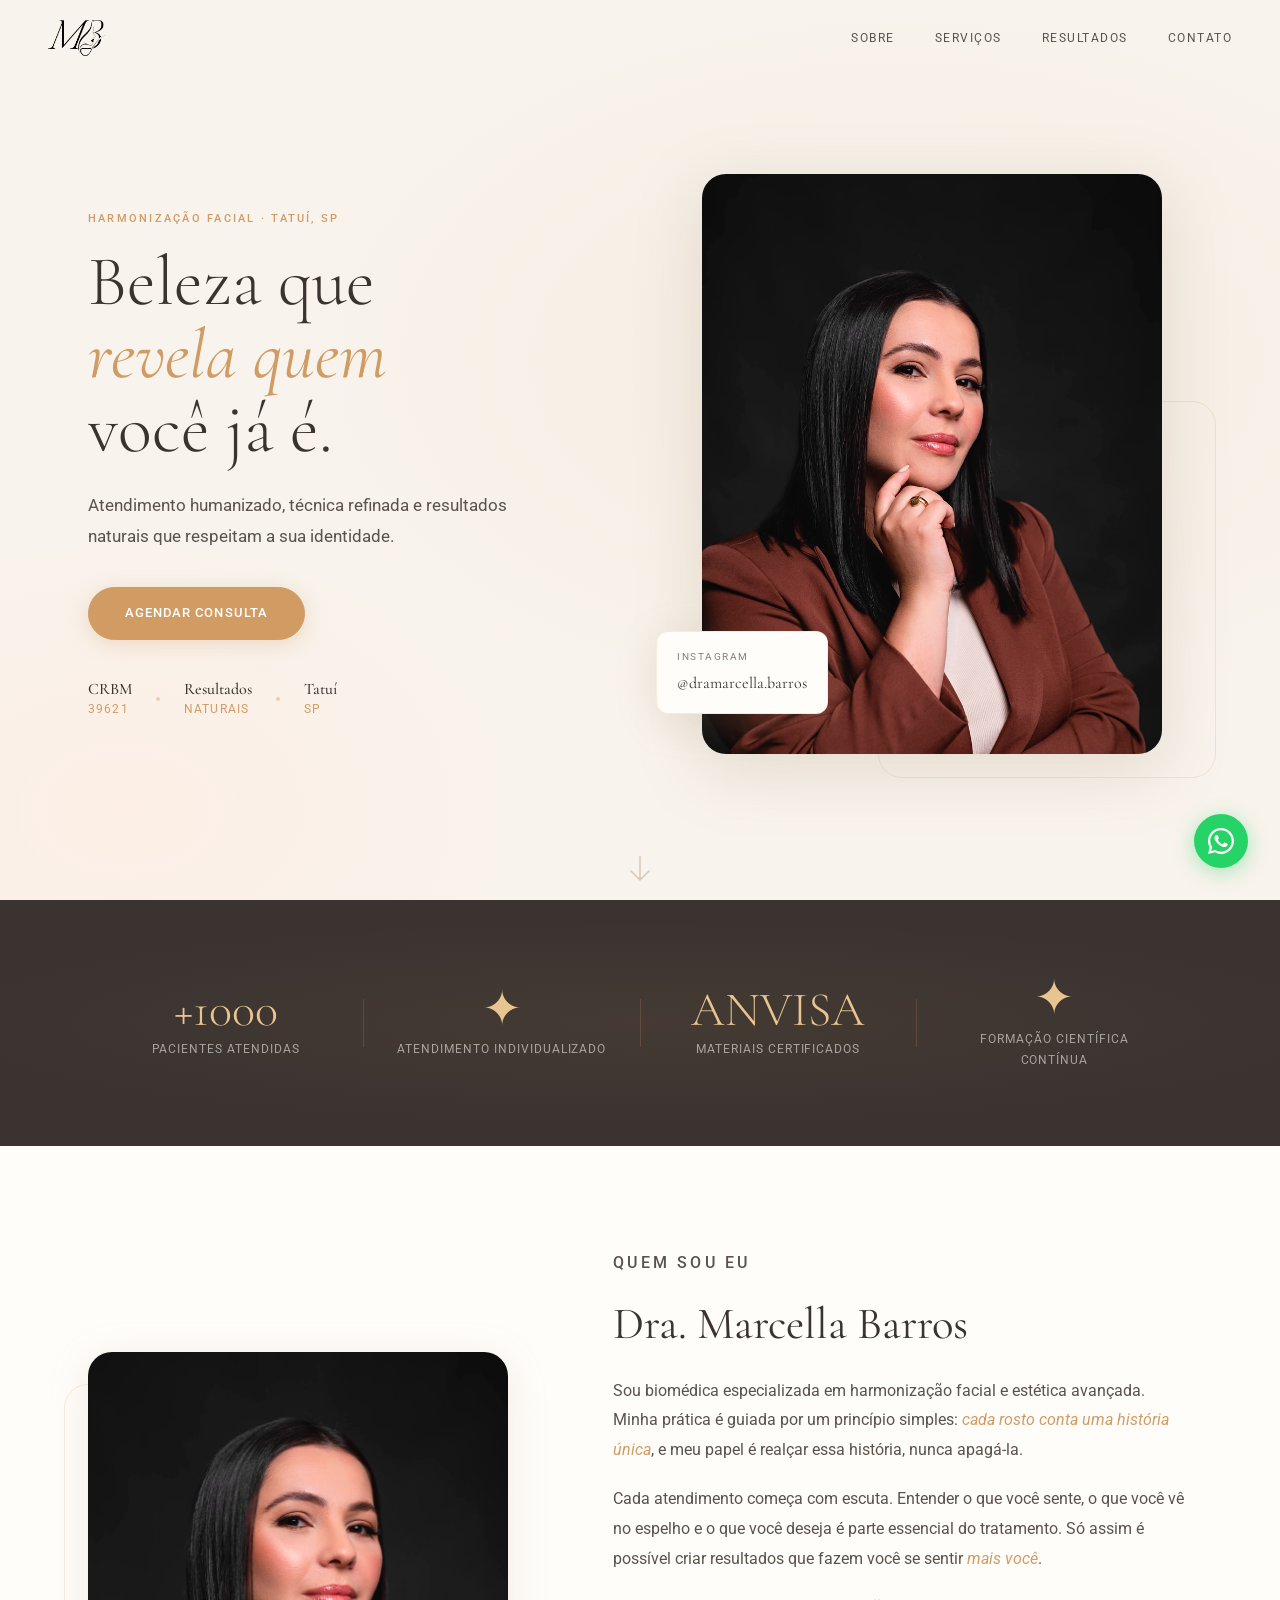
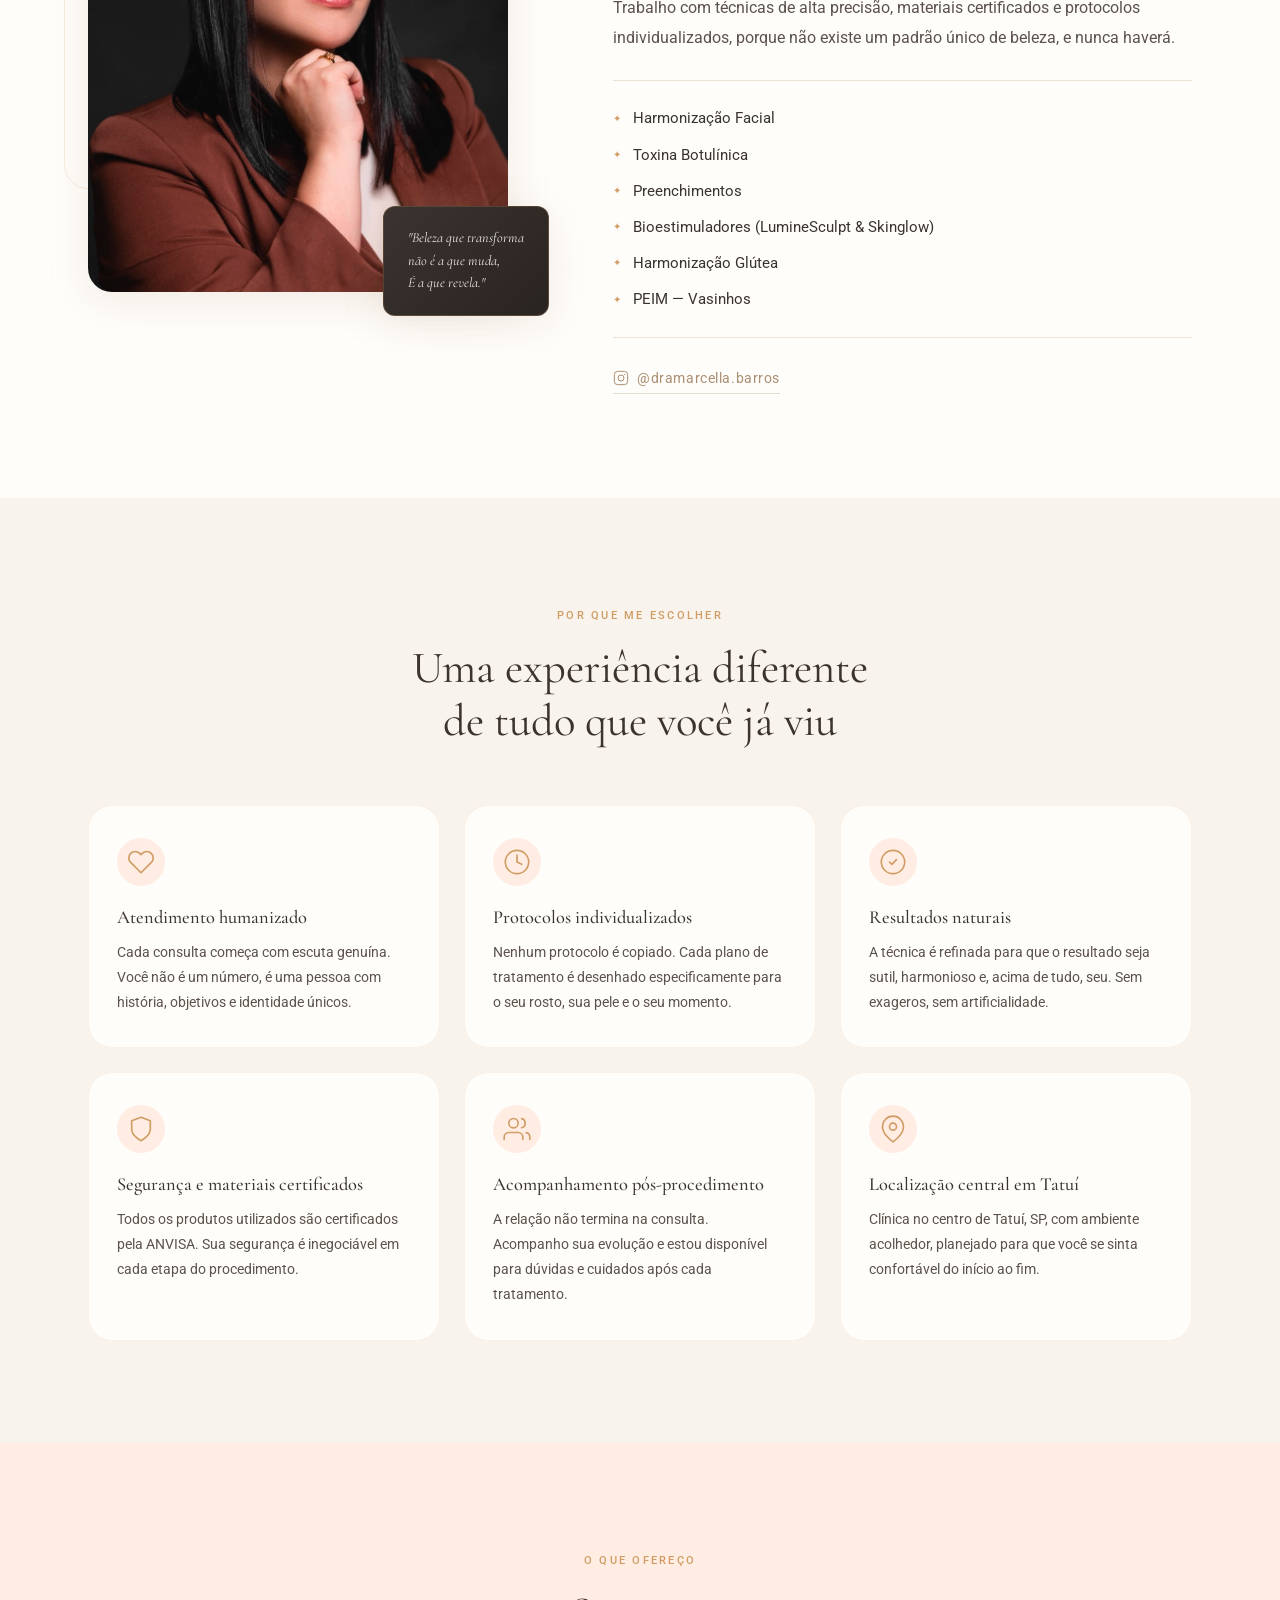
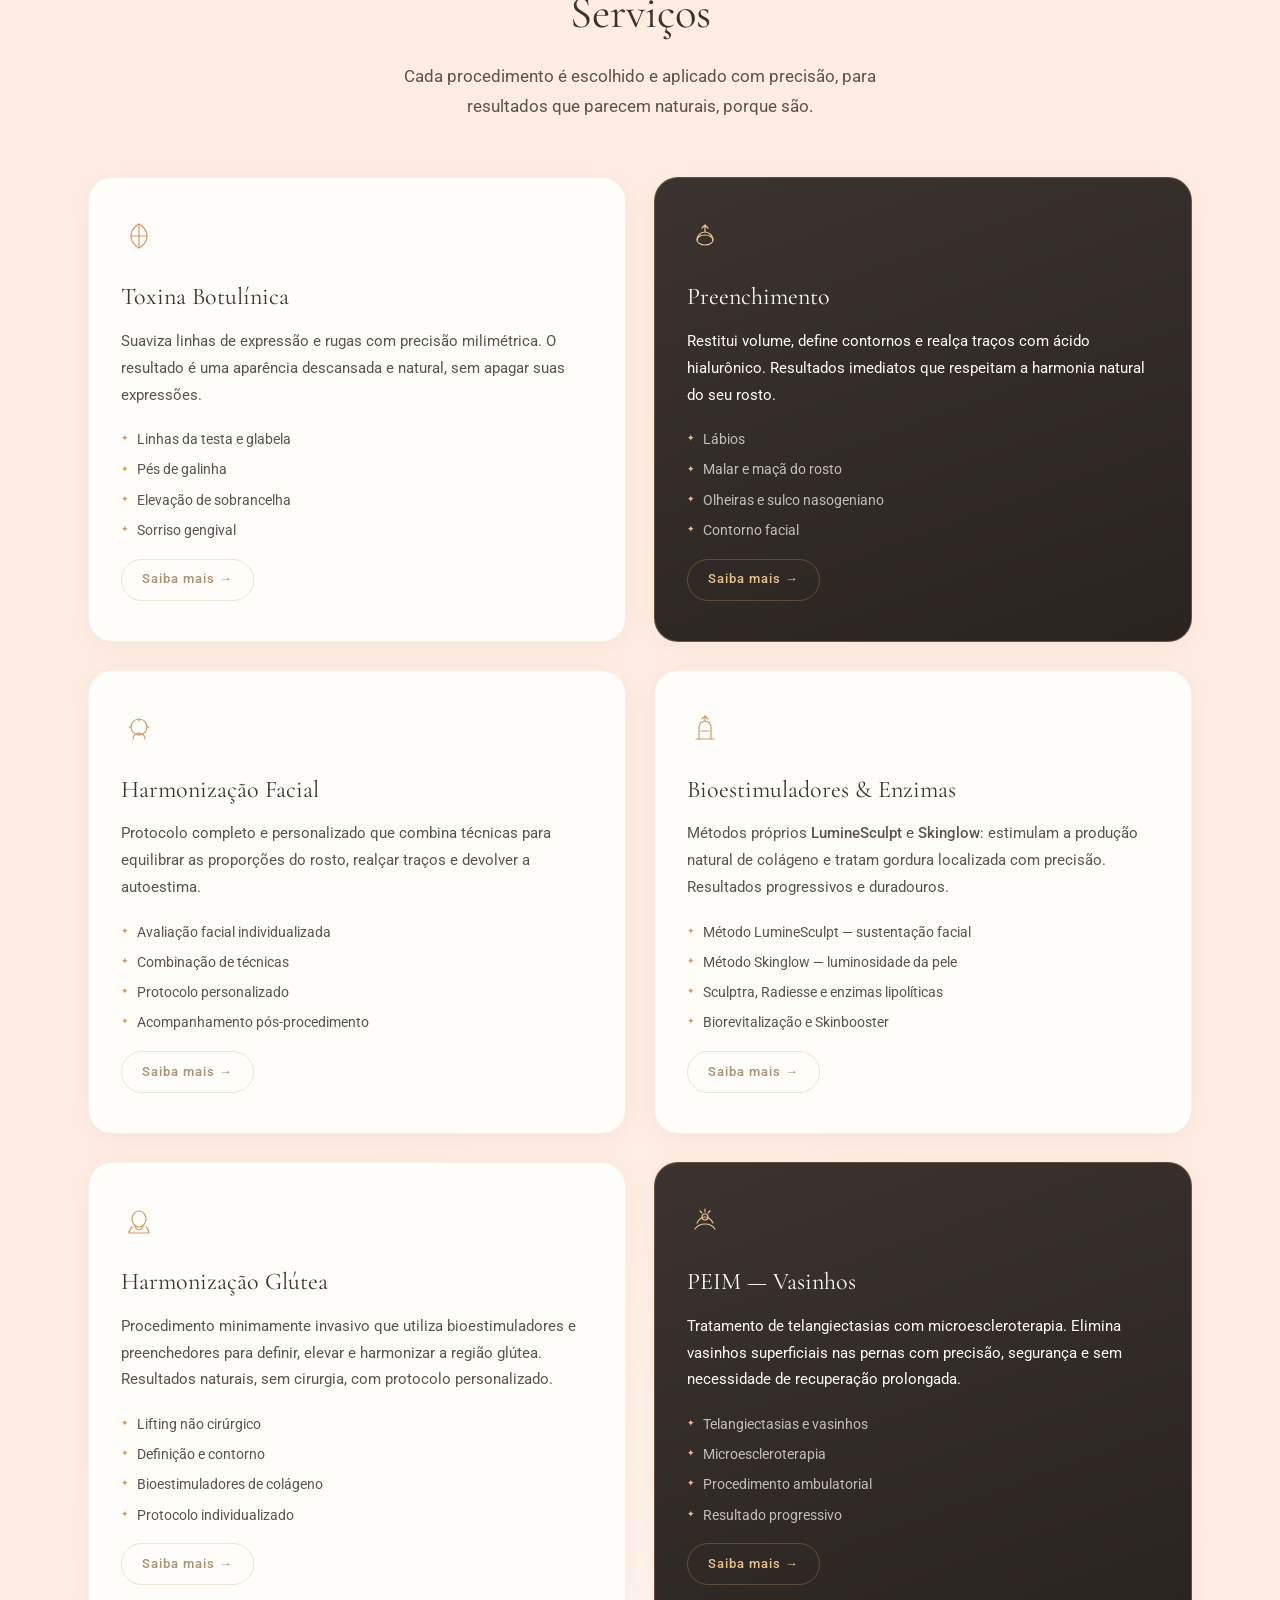
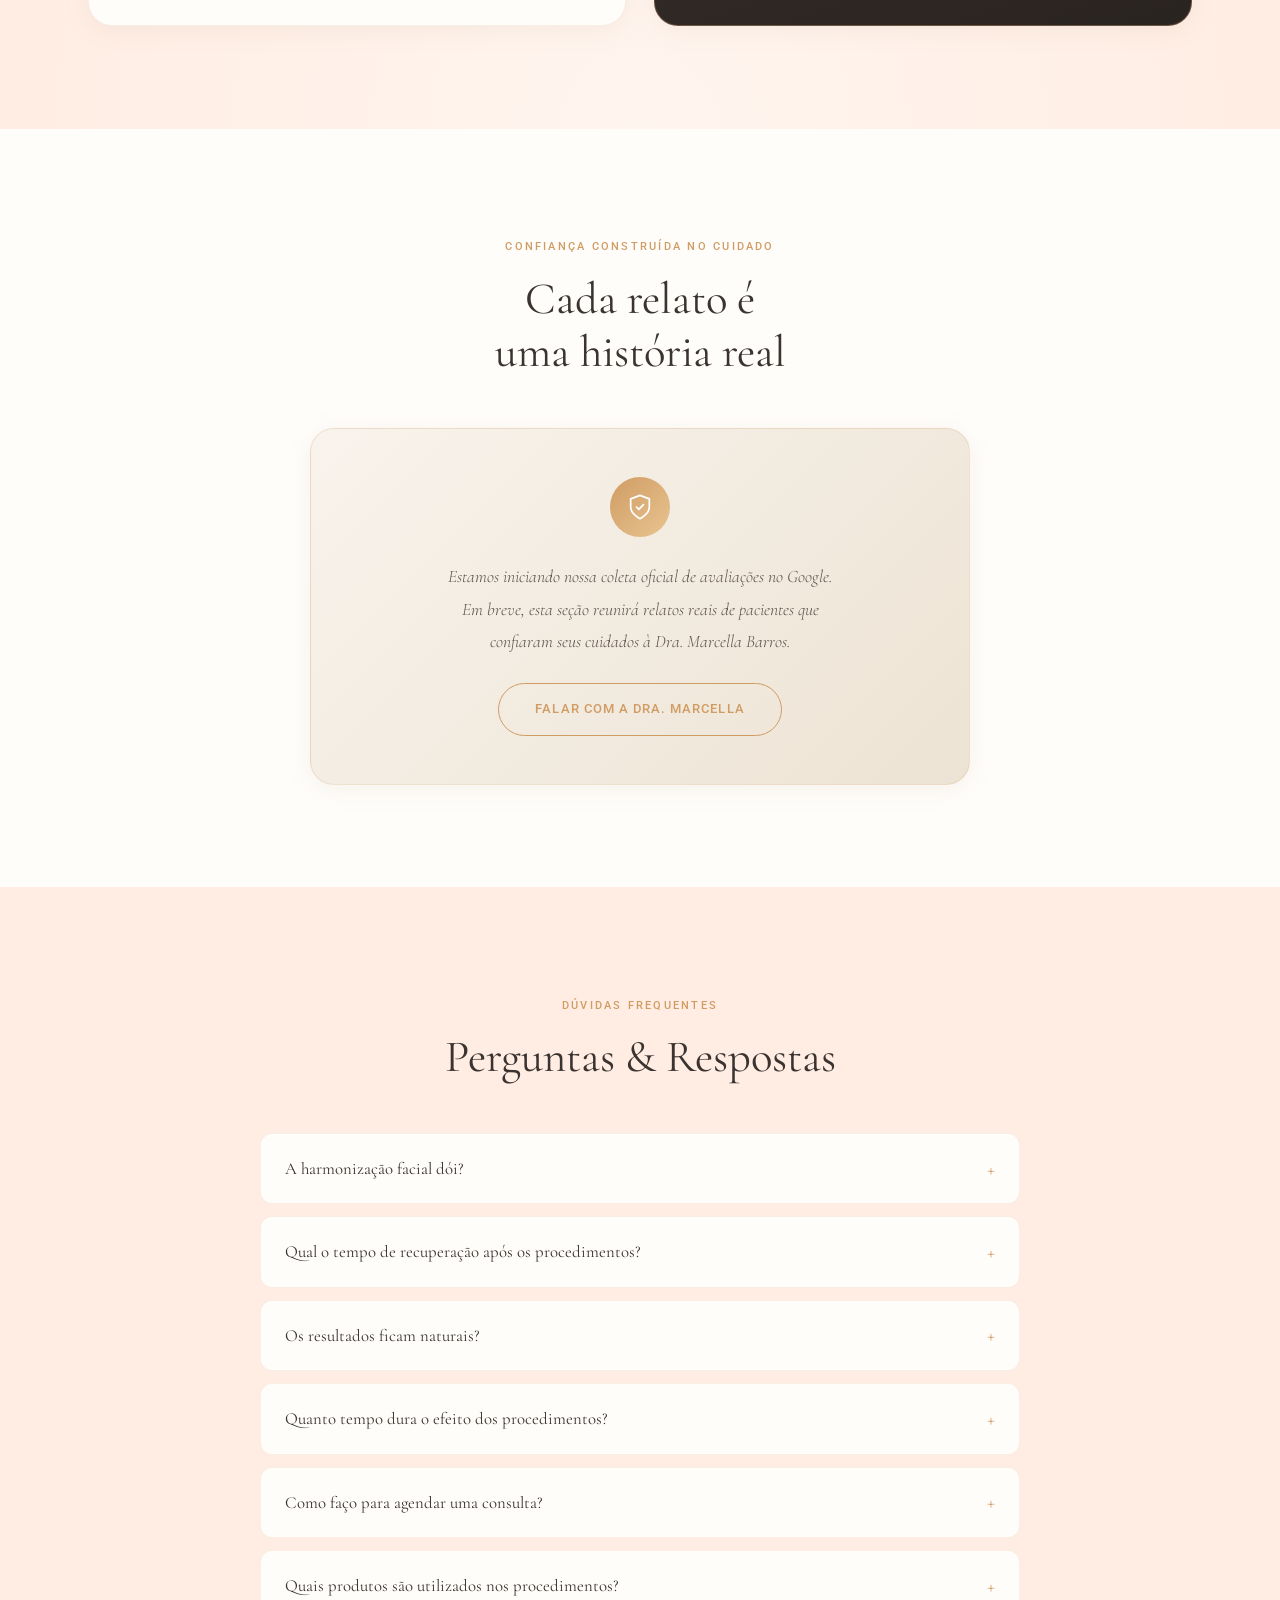
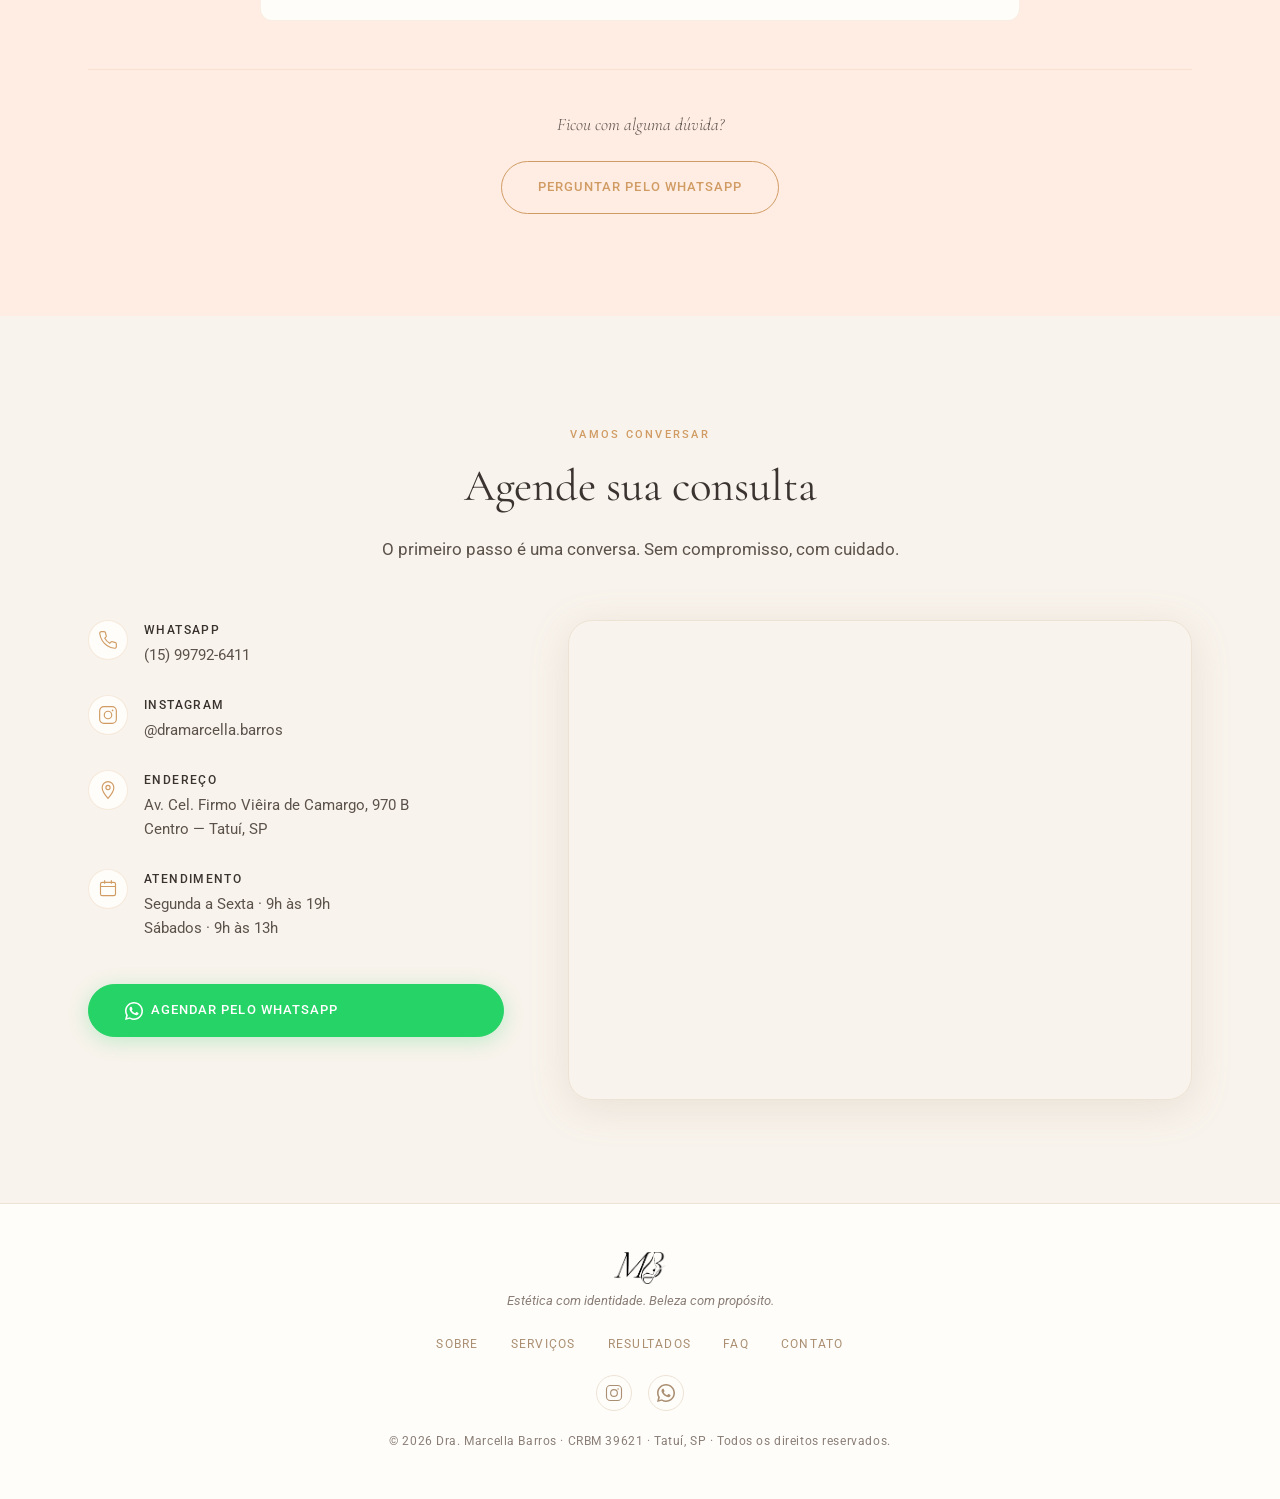
==== commit 7444687f: "Reconhece LumineSculpt e Skinglow como métodos próprios Adiciona os nomes dos métodos próprios da Dr" ====
--- a/index.html
+++ b/index.html
@@ -12,7 +12,7 @@
   <meta name="viewport" content="width=device-width, initial-scale=1.0" />
 
   <!-- SEO: title e description com CRBM, Biomédica e cidade -->
-  <meta name="description" content="Dra. Marcella Barros (CRBM 39621) — Biomédica especializada em Harmonização Facial, Toxina Botulínica, Preenchimento, Bioestimuladores, Harmonização Glútea e PEIM em Tatuí, SP. Estética com identidade. Beleza com propósito." />
+  <meta name="description" content="Dra. Marcella Barros (CRBM 39621) — Biomédica especializada em Harmonização Facial, Toxina Botulínica, Preenchimento, Bioestimuladores (métodos próprios LumineSculpt e Skinglow), Harmonização Glútea e PEIM em Tatuí, SP. Estética com identidade. Beleza com propósito." />
 
   <!-- Open Graph -->
   <meta property="og:title" content="Dra. Marcella Barros — Harmonização Facial em Tatuí, SP" />
@@ -30,15 +30,6 @@
 
   <title>Dra. Marcella Barros — Harmonização Facial · Tatuí/SP</title>
 
-  <!-- [AJUSTE 1] Google Analytics 4 — G-9R4QBGH7J9 -->
-  <script async src="https://www.googletagmanager.com/gtag/js?id=G-9R4QBGH7J9"></script>
-  <script>
-    window.dataLayer = window.dataLayer || [];
-    function gtag(){dataLayer.push(arguments);}
-    gtag('js', new Date());
-    gtag('config', 'G-9R4QBGH7J9');
-  </script>
-
   <!-- Canonical — domínio oficial definitivo -->
   <link rel="canonical" href="https://dramarcellabarros.com.br/" />
 
@@ -48,10 +39,19 @@
     "@context": "https://schema.org",
     "@graph": [
       {
+        "@type": "WebSite",
+        "@id": "https://dramarcellabarros.com.br/#website",
+        "url": "https://dramarcellabarros.com.br/",
+        "name": "Dra. Marcella Barros — Harmonização Facial",
+        "publisher": { "@id": "https://dramarcellabarros.com.br/#clinica" },
+        "inLanguage": "pt-BR"
+      },
+      {
         "@type": "HealthAndBeautyBusiness",
         "@id": "https://dramarcellabarros.com.br/#clinica",
-        "name": "Dra. Marcella Barros — Harmonização Facial",
-        "description": "Biomédica (CRBM 39621) especializada em Harmonização Facial, Toxina Botulínica, Preenchimento, Bioestimuladores, Harmonização Glútea e PEIM em Tatuí, SP.",
+        "name": "Dra. Marcella Barros",
+        "alternateName": "Dra. Marcella Barros — Harmonização Facial",
+        "description": "Biomédica (CRBM 39621) especializada em Harmonização Facial, Toxina Botulínica, Preenchimento, Bioestimuladores (métodos próprios LumineSculpt e Skinglow), Harmonização Glútea e PEIM em Tatuí, SP.",
         "url": "https://dramarcellabarros.com.br/",
         "telephone": "+5515997926411",
         "image": "https://dramarcellabarros.com.br/assets/og-image.png",
@@ -60,6 +60,7 @@
           "streetAddress": "Av. Cel. Firmo Viêira de Camargo, 970 B",
           "addressLocality": "Tatuí",
           "addressRegion": "SP",
+          "postalCode": "18270-770",
           "addressCountry": "BR"
         },
         "geo": {
@@ -84,7 +85,18 @@
         "sameAs": ["https://www.instagram.com/dramarcella.barros"],
         "priceRange": "$$",
         "currenciesAccepted": "BRL",
-        "paymentAccepted": "Cartão, Pix, Dinheiro"
+        "paymentAccepted": "Cartão, Pix, Dinheiro",
+        "areaServed": {
+          "@type": "City",
+          "name": "Tatuí",
+          "containedInPlace": {
+            "@type": "AdministrativeArea",
+            "name": "São Paulo",
+            "addressCountry": "BR"
+          }
+        },
+        "employee": { "@id": "https://dramarcellabarros.com.br/#profissional" },
+        "hasOfferCatalog": { "@id": "https://dramarcellabarros.com.br/#servicos" }
       },
       {
         "@type": "Person",
@@ -92,8 +104,135 @@
         "name": "Marcella Barros",
         "jobTitle": "Biomédica Estética",
         "description": "Biomédica (CRBM 39621) especializada em harmonização facial e estética avançada em Tatuí, SP.",
+        "hasCredential": {
+          "@type": "EducationalOccupationalCredential",
+          "credentialCategory": "license",
+          "name": "CRBM 39621"
+        },
         "worksFor": { "@id": "https://dramarcellabarros.com.br/#clinica" },
         "sameAs": ["https://www.instagram.com/dramarcella.barros"]
+      },
+      {
+        "@type": "OfferCatalog",
+        "@id": "https://dramarcellabarros.com.br/#servicos",
+        "name": "Serviços de Estética Avançada",
+        "itemListElement": [
+          {
+            "@type": "Offer",
+            "itemOffered": {
+              "@type": "Service",
+              "name": "Toxina Botulínica",
+              "description": "Suaviza linhas de expressão e rugas com precisão milimétrica. O resultado é uma aparência descansada e natural, sem apagar suas expressões.",
+              "areaServed": "Tatuí, SP",
+              "provider": { "@id": "https://dramarcellabarros.com.br/#clinica" }
+            }
+          },
+          {
+            "@type": "Offer",
+            "itemOffered": {
+              "@type": "Service",
+              "name": "Preenchimento",
+              "description": "Restitui volume, define contornos e realça traços com ácido hialurônico. Resultados imediatos que respeitam a harmonia natural do seu rosto.",
+              "areaServed": "Tatuí, SP",
+              "provider": { "@id": "https://dramarcellabarros.com.br/#clinica" }
+            }
+          },
+          {
+            "@type": "Offer",
+            "itemOffered": {
+              "@type": "Service",
+              "name": "Harmonização Facial",
+              "description": "Protocolo completo e personalizado que combina técnicas para equilibrar as proporções do rosto, realçar traços e devolver a autoestima.",
+              "areaServed": "Tatuí, SP",
+              "provider": { "@id": "https://dramarcellabarros.com.br/#clinica" }
+            }
+          },
+          {
+            "@type": "Offer",
+            "itemOffered": {
+              "@type": "Service",
+              "name": "Bioestimuladores & Enzimas",
+              "alternateName": ["LumineSculpt", "Skinglow"],
+              "description": "Métodos próprios LumineSculpt (bioestimulação e sustentação facial) e Skinglow (qualidade e luminosidade da pele). Estimulam a produção natural de colágeno e tratam gordura localizada com precisão. Resultados progressivos e duradouros.",
+              "areaServed": "Tatuí, SP",
+              "provider": { "@id": "https://dramarcellabarros.com.br/#clinica" }
+            }
+          },
+          {
+            "@type": "Offer",
+            "itemOffered": {
+              "@type": "Service",
+              "name": "Harmonização Glútea",
+              "description": "Procedimento minimamente invasivo que utiliza bioestimuladores e preenchedores para definir, elevar e harmonizar a região glútea. Resultados naturais, sem cirurgia, com protocolo personalizado.",
+              "areaServed": "Tatuí, SP",
+              "provider": { "@id": "https://dramarcellabarros.com.br/#clinica" }
+            }
+          },
+          {
+            "@type": "Offer",
+            "itemOffered": {
+              "@type": "Service",
+              "name": "PEIM — Vasinhos",
+              "description": "Tratamento de telangiectasias com microescleroterapia. Elimina vasinhos superficiais nas pernas com precisão, segurança e sem necessidade de recuperação prolongada.",
+              "areaServed": "Tatuí, SP",
+              "provider": { "@id": "https://dramarcellabarros.com.br/#clinica" }
+            }
+          }
+        ]
+      },
+      {
+        "@type": "FAQPage",
+        "@id": "https://dramarcellabarros.com.br/#faq",
+        "mainEntity": [
+          {
+            "@type": "Question",
+            "name": "A harmonização facial dói?",
+            "acceptedAnswer": {
+              "@type": "Answer",
+              "text": "A maioria dos procedimentos é realizada com anestesia tópica (creme anestésico), o que torna o processo bastante confortável. Você pode sentir uma leve pressão ou formigamento, mas raramente dor. Antes de qualquer procedimento, conversamos sobre seu nível de sensibilidade para garantir o máximo de conforto."
+            }
+          },
+          {
+            "@type": "Question",
+            "name": "Qual o tempo de recuperação após os procedimentos?",
+            "acceptedAnswer": {
+              "@type": "Answer",
+              "text": "Depende do procedimento. A toxina botulínica e o preenchimento têm recuperação mínima, você pode voltar às atividades normais no mesmo dia, com possíveis pequenos hematomas que somem em 2 a 5 dias. Bioestimuladores podem ter um leve inchaço por até 48h. Em todos os casos, orientamos sobre os cuidados pós-procedimento."
+            }
+          },
+          {
+            "@type": "Question",
+            "name": "Os resultados ficam naturais?",
+            "acceptedAnswer": {
+              "@type": "Answer",
+              "text": "Sim, e isso é a base do meu trabalho. A harmonização não é sobre mudar quem você é, é sobre realçar o que já existe. Utilizo técnicas conservadoras e personalizadas que valorizam suas características naturais, sem exageros ou artificialidade."
+            }
+          },
+          {
+            "@type": "Question",
+            "name": "Quanto tempo dura o efeito dos procedimentos?",
+            "acceptedAnswer": {
+              "@type": "Answer",
+              "text": "A toxina botulínica dura em média 4 a 6 meses. O preenchimento com ácido hialurônico dura de 12 a 18 meses dependendo da área. Os bioestimuladores têm efeito mais duradouro, de 18 a 24 meses, com ganho progressivo de colágeno. Durante a consulta, explico o tempo estimado para cada procedimento indicado para você."
+            }
+          },
+          {
+            "@type": "Question",
+            "name": "Como faço para agendar uma consulta?",
+            "acceptedAnswer": {
+              "@type": "Answer",
+              "text": "É simples! Entre em contato pelo WhatsApp (15) 99792-6411 ou pelo Instagram @dramarcella.barros. Na primeira consulta, fazemos uma avaliação completa do seu rosto, conversamos sobre seus objetivos e elaboramos um protocolo personalizado. Sem compromisso, sem pressão."
+            }
+          },
+          {
+            "@type": "Question",
+            "name": "Quais produtos são utilizados nos procedimentos?",
+            "acceptedAnswer": {
+              "@type": "Answer",
+              "text": "Utilizo exclusivamente produtos certificados pela ANVISA, de marcas reconhecidas no mercado médico. Sua segurança é inegociável. Na consulta, apresento os materiais que serão utilizados e você pode tirar todas as dúvidas antes de qualquer procedimento."
+            }
+          }
+        ]
       }
     ]
   }
@@ -257,7 +396,7 @@
             <div class="sobre__espec-item"><span class="sobre__espec-dot" aria-hidden="true">✦</span>Harmonização Facial</div>
             <div class="sobre__espec-item"><span class="sobre__espec-dot" aria-hidden="true">✦</span>Toxina Botulínica</div>
             <div class="sobre__espec-item"><span class="sobre__espec-dot" aria-hidden="true">✦</span>Preenchimentos</div>
-            <div class="sobre__espec-item"><span class="sobre__espec-dot" aria-hidden="true">✦</span>Bioestimuladores</div>
+            <div class="sobre__espec-item"><span class="sobre__espec-dot" aria-hidden="true">✦</span>Bioestimuladores (LumineSculpt &amp; Skinglow)</div>
             <div class="sobre__espec-item"><span class="sobre__espec-dot" aria-hidden="true">✦</span>Harmonização Glútea</div>
             <div class="sobre__espec-item"><span class="sobre__espec-dot" aria-hidden="true">✦</span>PEIM — Vasinhos</div>
           </div>
@@ -410,14 +549,14 @@
           </div>
           <h3 class="servico-card__title">Bioestimuladores &amp; Enzimas</h3>
           <p class="servico-card__desc">
-            Estimulam a produção natural de colágeno e tratam gordura localizada
-            com precisão. Resultados progressivos e duradouros.
+            Métodos próprios <strong>LumineSculpt</strong> e <strong>Skinglow</strong>: estimulam a produção
+            natural de colágeno e tratam gordura localizada com precisão. Resultados progressivos e duradouros.
           </p>
           <ul class="servico-card__lista">
-            <li>Sculptra e Radiesse</li>
-            <li>Enzimas lipolíticas</li>
-            <li>Biorevitalização</li>
-            <li>Skinbooster</li>
+            <li>Método LumineSculpt — sustentação facial</li>
+            <li>Método Skinglow — luminosidade da pele</li>
+            <li>Sculptra, Radiesse e enzimas lipolíticas</li>
+            <li>Biorevitalização e Skinbooster</li>
           </ul>
           <a href="https://wa.me/5515997926411?text=Olá%2C%20Dra.%20Marcella!%20Gostaria%20de%20saber%20mais%20sobre%20Bioestimuladores." target="_blank" rel="noopener noreferrer" class="servico-card__cta">Saiba mais →</a>
         </article>
@@ -656,5 +795,6 @@
   </a>
 
   <script src="script.js"></script>
+  <script src="gtm-datalayer.js"></script>
 </body>
 </html>
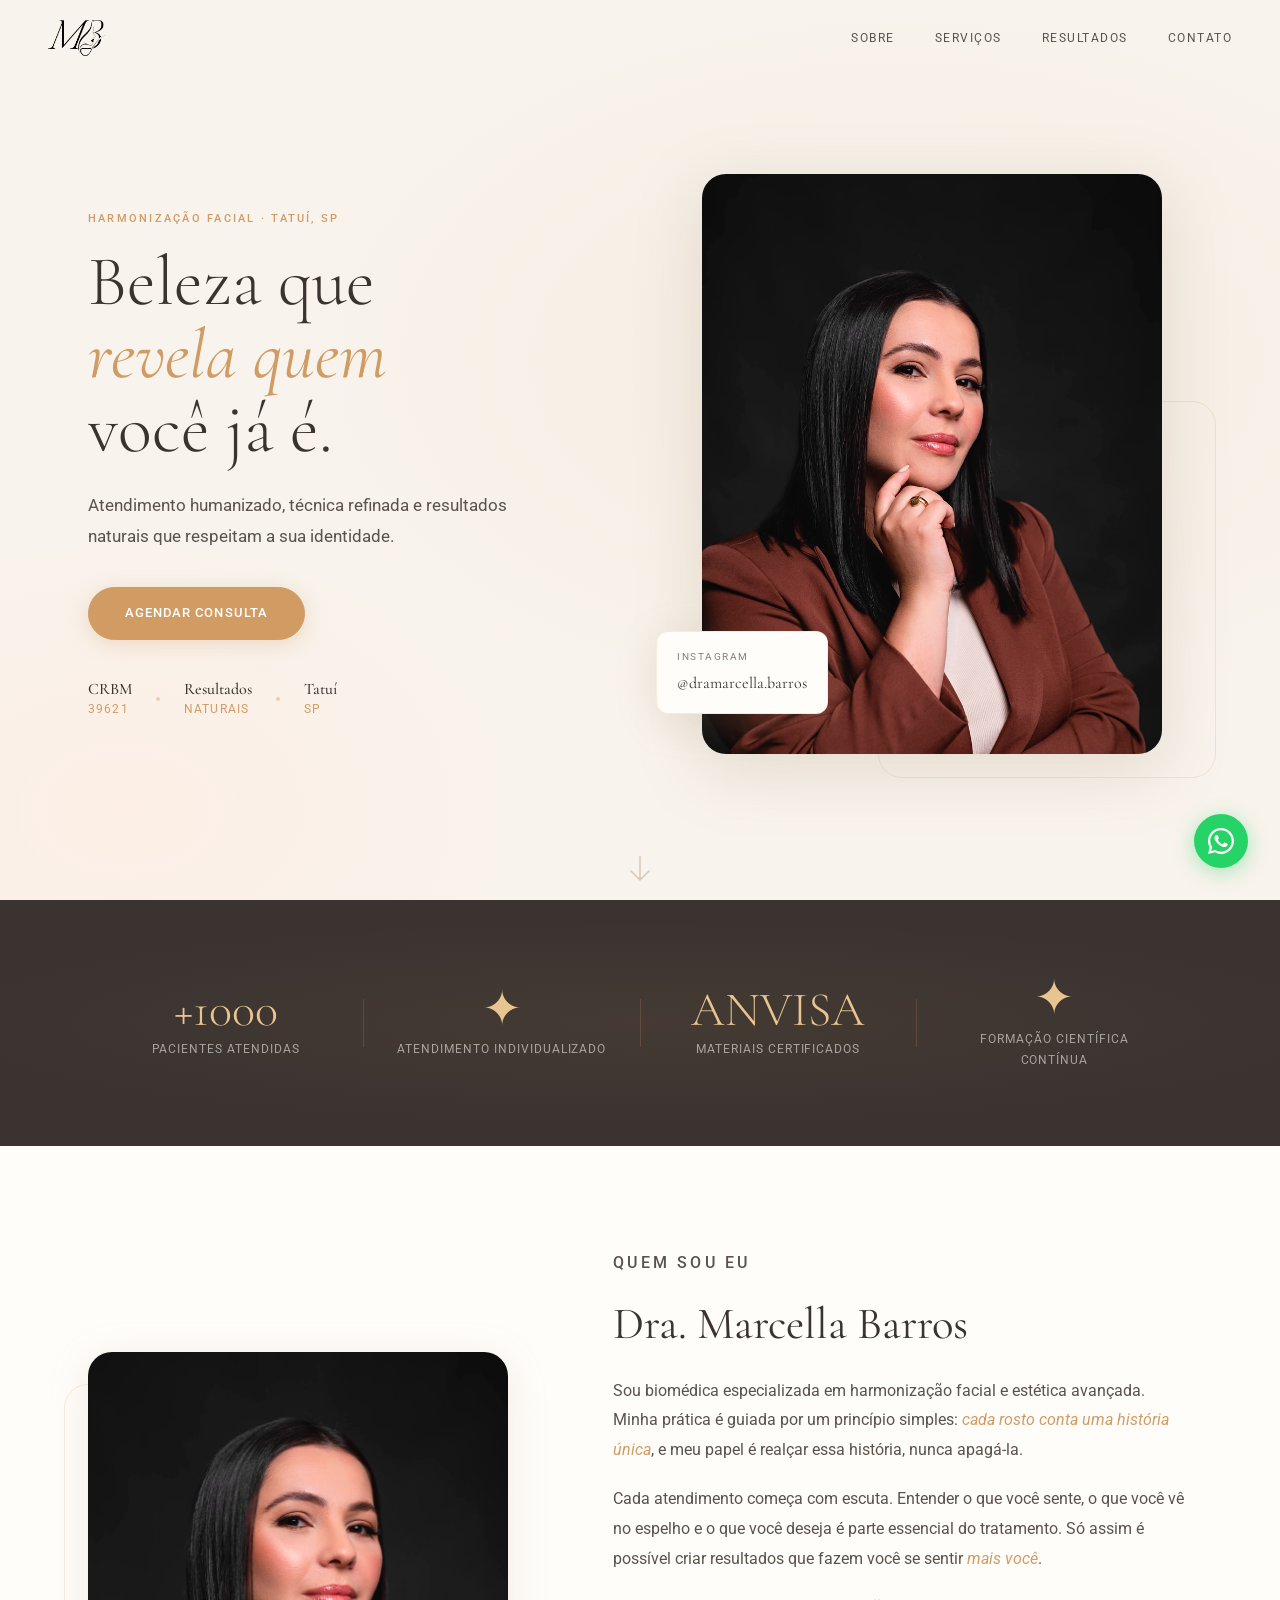
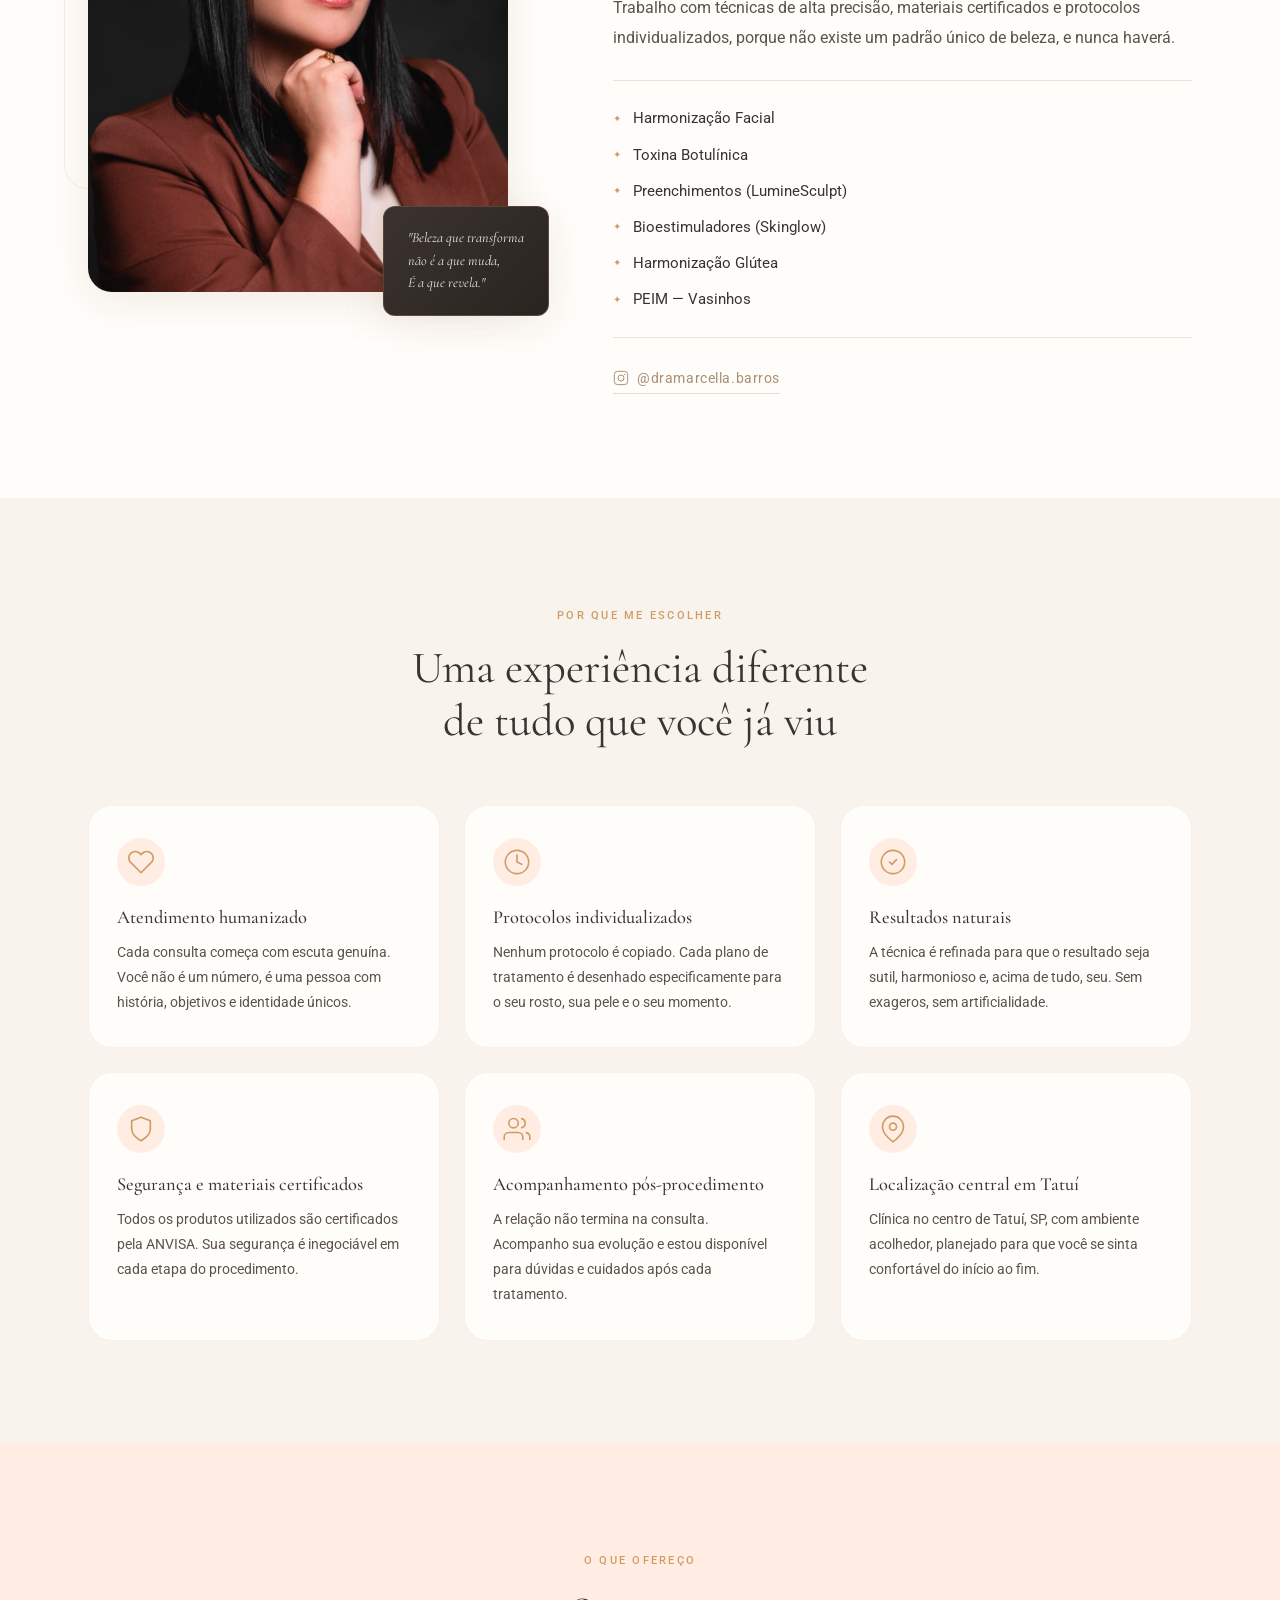
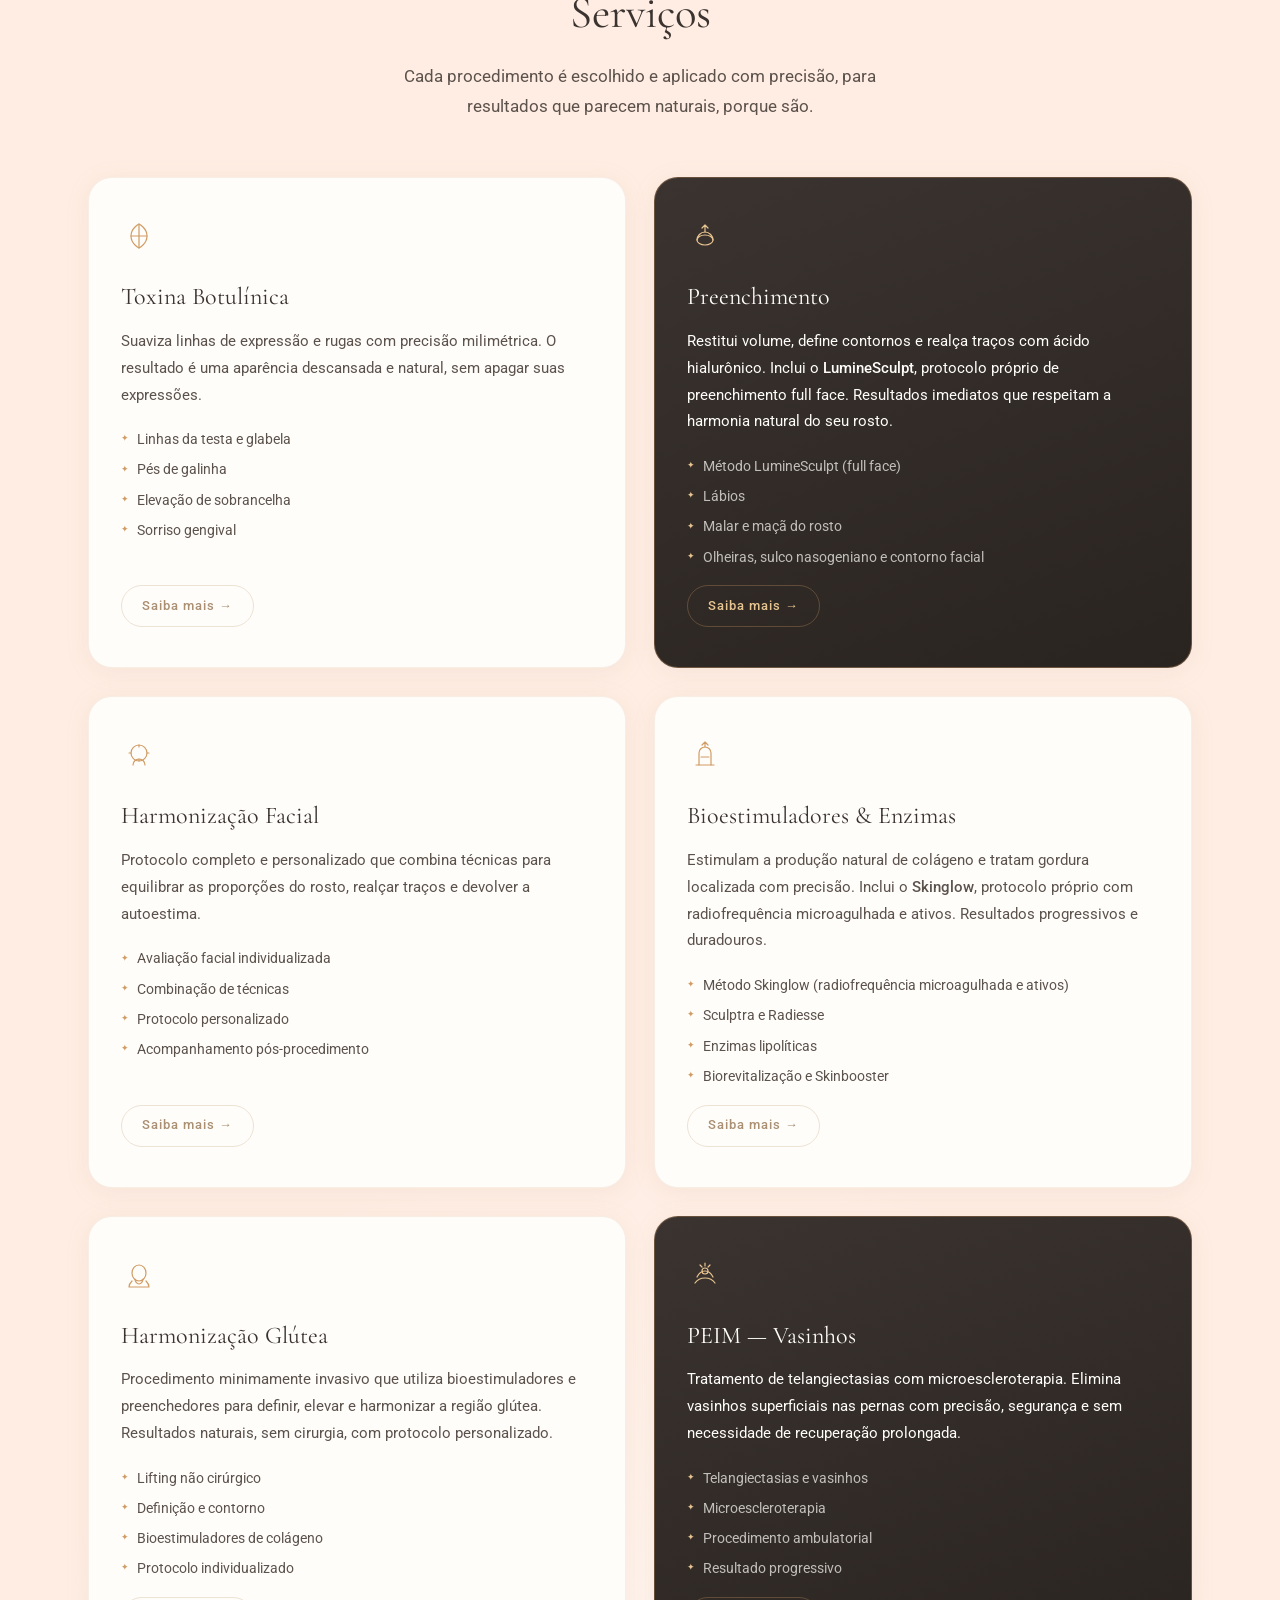
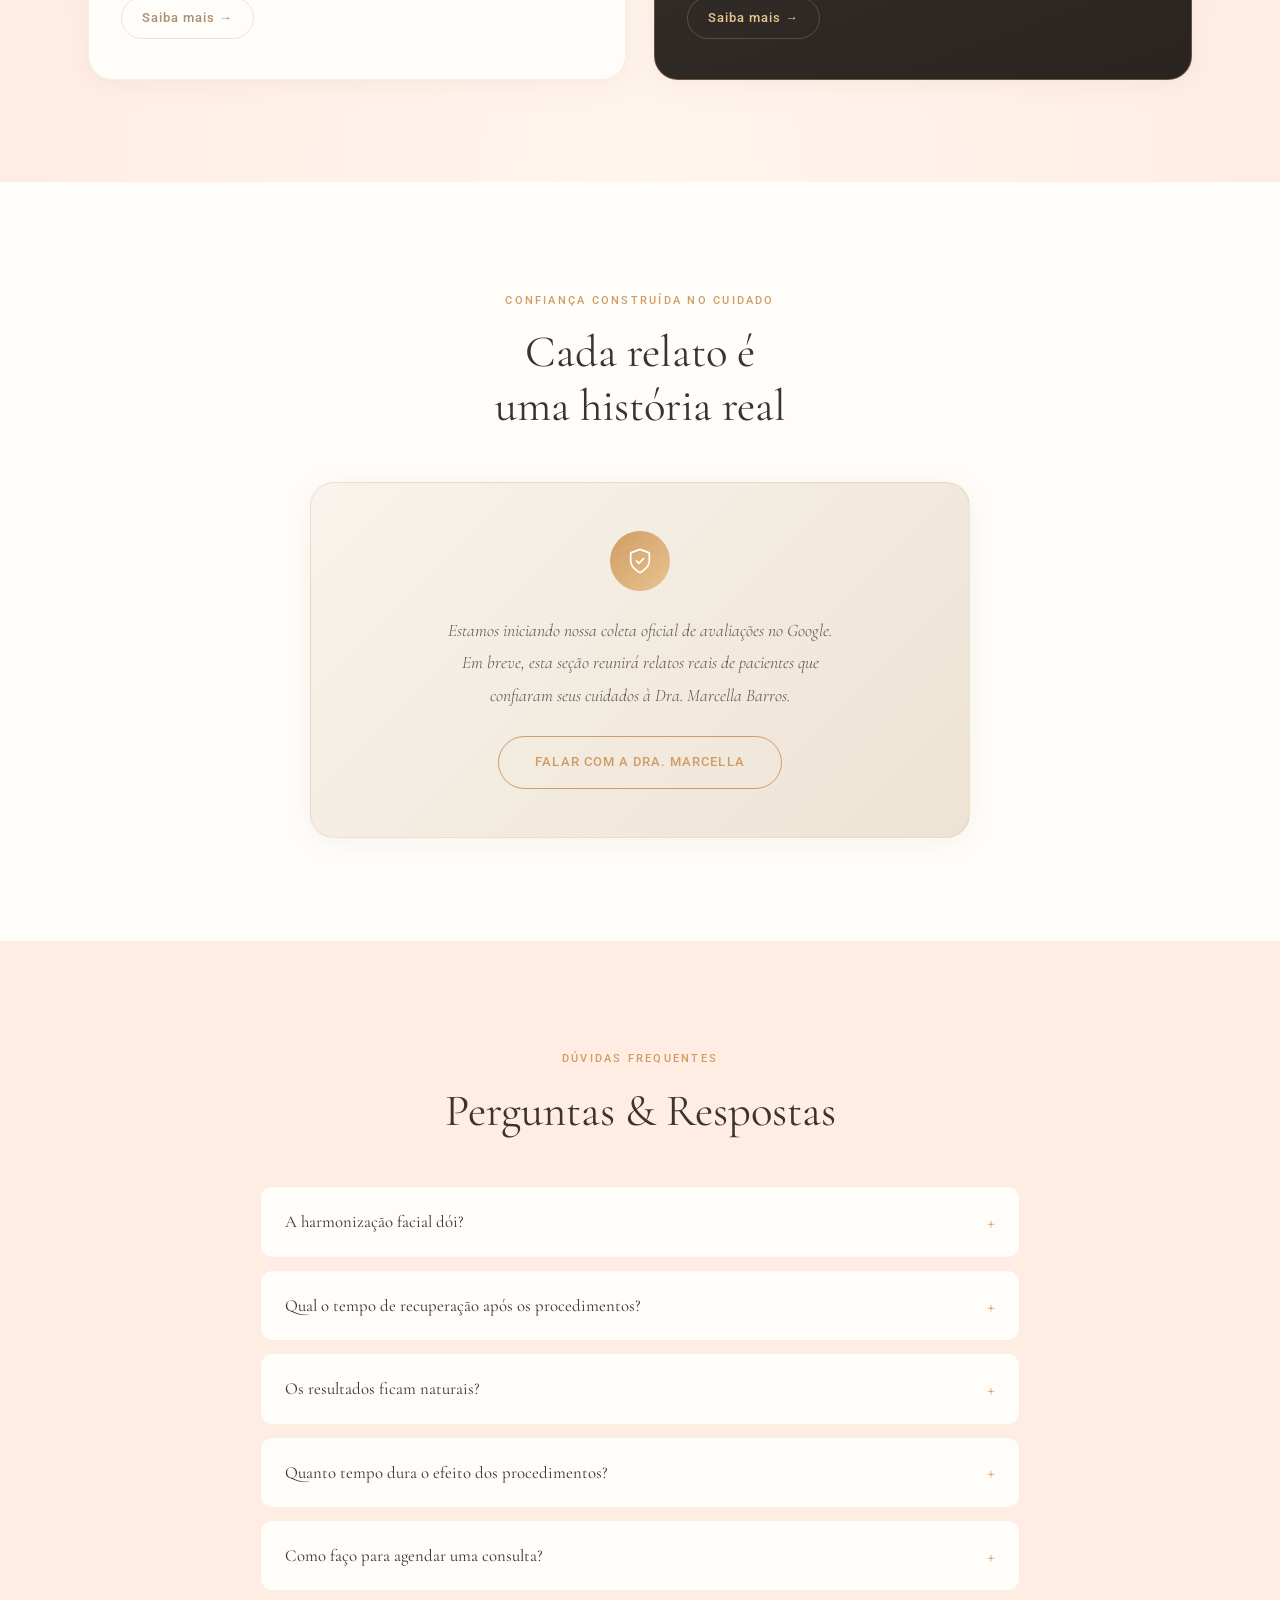
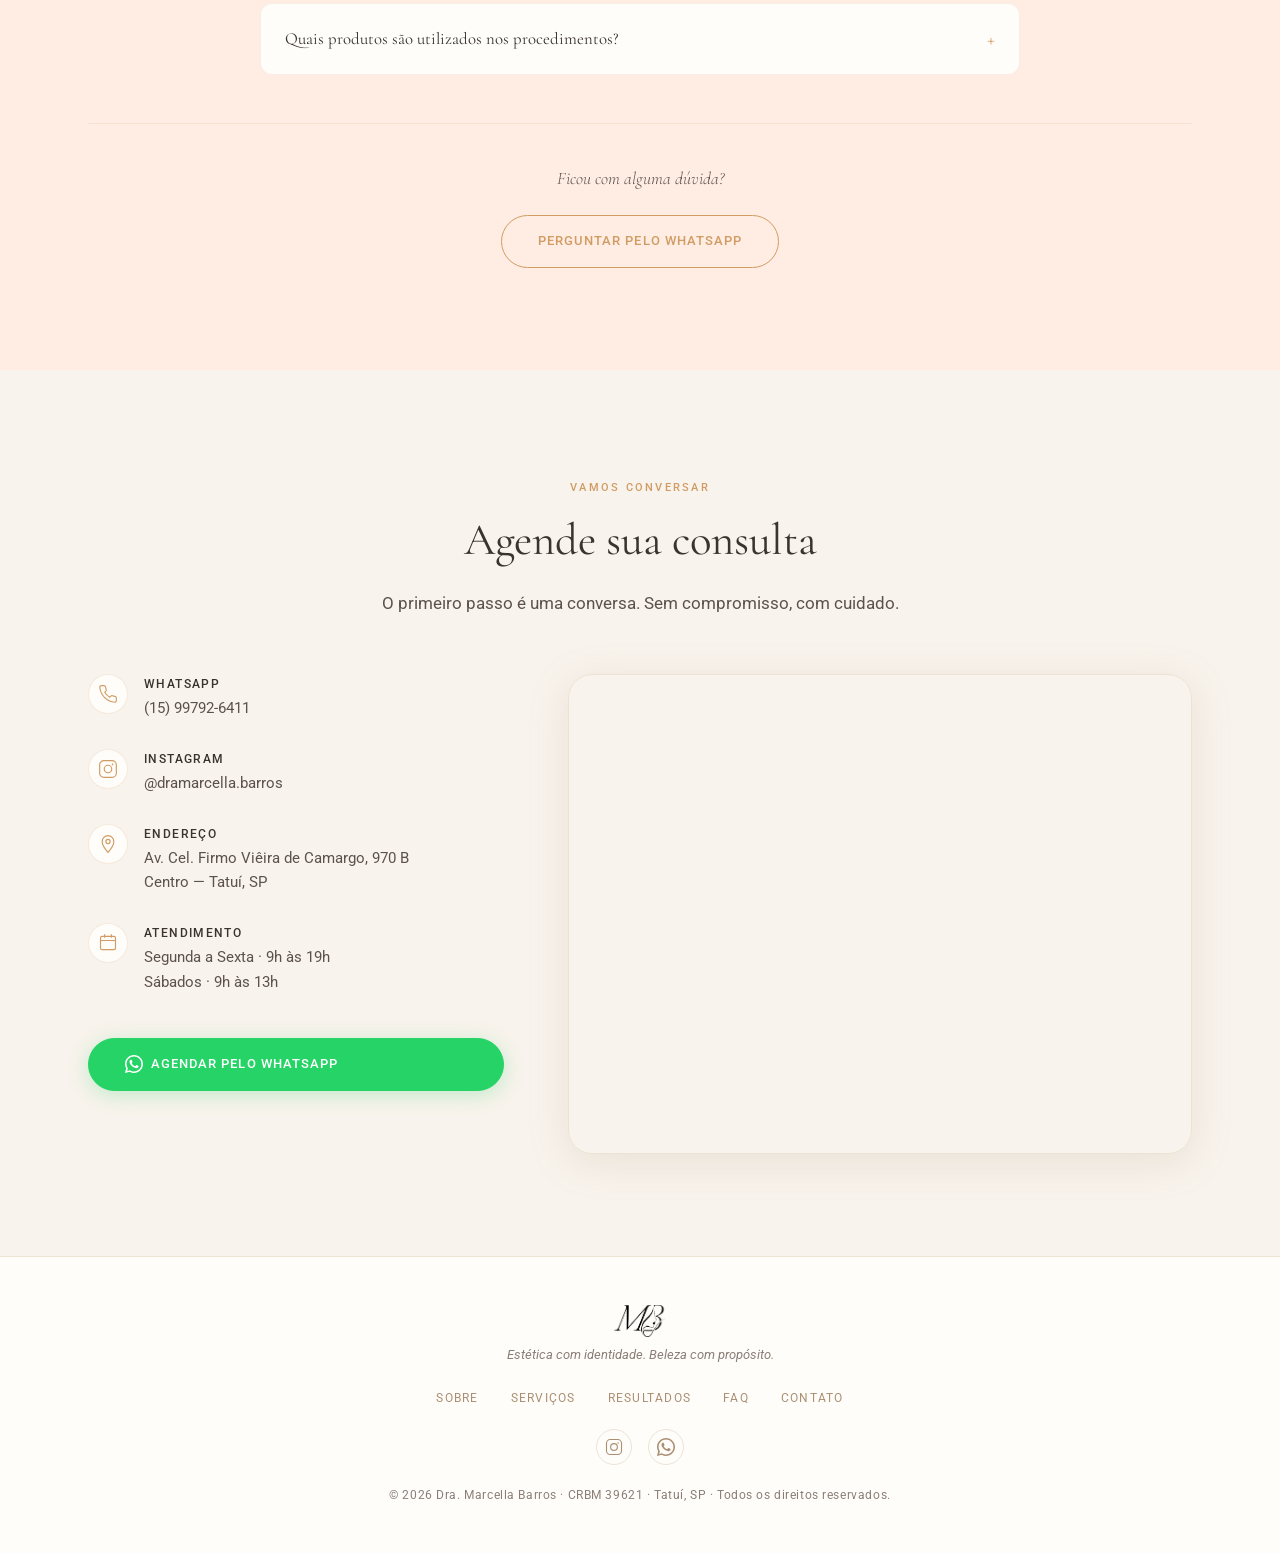
==== commit 3c06f7d8: "Corrige categorização de LumineSculpt e Skinglow LumineSculpt é a técnica de preenchimento full face" ====
--- a/index.html
+++ b/index.html
@@ -12,7 +12,7 @@
   <meta name="viewport" content="width=device-width, initial-scale=1.0" />
 
   <!-- SEO: title e description com CRBM, Biomédica e cidade -->
-  <meta name="description" content="Dra. Marcella Barros (CRBM 39621) — Biomédica especializada em Harmonização Facial, Toxina Botulínica, Preenchimento, Bioestimuladores (métodos próprios LumineSculpt e Skinglow), Harmonização Glútea e PEIM em Tatuí, SP. Estética com identidade. Beleza com propósito." />
+  <meta name="description" content="Dra. Marcella Barros (CRBM 39621) — Biomédica especializada em Harmonização Facial, Toxina Botulínica, Preenchimento (método próprio LumineSculpt), Bioestimuladores (método próprio Skinglow), Harmonização Glútea e PEIM em Tatuí, SP. Estética com identidade. Beleza com propósito." />
 
   <!-- Open Graph -->
   <meta property="og:title" content="Dra. Marcella Barros — Harmonização Facial em Tatuí, SP" />
@@ -51,7 +51,7 @@
         "@id": "https://dramarcellabarros.com.br/#clinica",
         "name": "Dra. Marcella Barros",
         "alternateName": "Dra. Marcella Barros — Harmonização Facial",
-        "description": "Biomédica (CRBM 39621) especializada em Harmonização Facial, Toxina Botulínica, Preenchimento, Bioestimuladores (métodos próprios LumineSculpt e Skinglow), Harmonização Glútea e PEIM em Tatuí, SP.",
+        "description": "Biomédica (CRBM 39621) especializada em Harmonização Facial, Toxina Botulínica, Preenchimento (método próprio LumineSculpt), Bioestimuladores (método próprio Skinglow), Harmonização Glútea e PEIM em Tatuí, SP.",
         "url": "https://dramarcellabarros.com.br/",
         "telephone": "+5515997926411",
         "image": "https://dramarcellabarros.com.br/assets/og-image.png",
@@ -132,7 +132,8 @@
             "itemOffered": {
               "@type": "Service",
               "name": "Preenchimento",
-              "description": "Restitui volume, define contornos e realça traços com ácido hialurônico. Resultados imediatos que respeitam a harmonia natural do seu rosto.",
+              "alternateName": ["LumineSculpt"],
+              "description": "Restitui volume, define contornos e realça traços com ácido hialurônico. Inclui o método próprio LumineSculpt, protocolo de preenchimento full face. Resultados imediatos que respeitam a harmonia natural do seu rosto.",
               "areaServed": "Tatuí, SP",
               "provider": { "@id": "https://dramarcellabarros.com.br/#clinica" }
             }
@@ -152,8 +153,8 @@
             "itemOffered": {
               "@type": "Service",
               "name": "Bioestimuladores & Enzimas",
-              "alternateName": ["LumineSculpt", "Skinglow"],
-              "description": "Métodos próprios LumineSculpt (bioestimulação e sustentação facial) e Skinglow (qualidade e luminosidade da pele). Estimulam a produção natural de colágeno e tratam gordura localizada com precisão. Resultados progressivos e duradouros.",
+              "alternateName": ["Skinglow"],
+              "description": "Estimulam a produção natural de colágeno e tratam gordura localizada com precisão. Inclui o método próprio Skinglow, com radiofrequência microagulhada e ativos. Resultados progressivos e duradouros.",
               "areaServed": "Tatuí, SP",
               "provider": { "@id": "https://dramarcellabarros.com.br/#clinica" }
             }
@@ -395,8 +396,8 @@
           <div class="sobre__especialidades">
             <div class="sobre__espec-item"><span class="sobre__espec-dot" aria-hidden="true">✦</span>Harmonização Facial</div>
             <div class="sobre__espec-item"><span class="sobre__espec-dot" aria-hidden="true">✦</span>Toxina Botulínica</div>
-            <div class="sobre__espec-item"><span class="sobre__espec-dot" aria-hidden="true">✦</span>Preenchimentos</div>
-            <div class="sobre__espec-item"><span class="sobre__espec-dot" aria-hidden="true">✦</span>Bioestimuladores (LumineSculpt &amp; Skinglow)</div>
+            <div class="sobre__espec-item"><span class="sobre__espec-dot" aria-hidden="true">✦</span>Preenchimentos (LumineSculpt)</div>
+            <div class="sobre__espec-item"><span class="sobre__espec-dot" aria-hidden="true">✦</span>Bioestimuladores (Skinglow)</div>
             <div class="sobre__espec-item"><span class="sobre__espec-dot" aria-hidden="true">✦</span>Harmonização Glútea</div>
             <div class="sobre__espec-item"><span class="sobre__espec-dot" aria-hidden="true">✦</span>PEIM — Vasinhos</div>
           </div>
@@ -514,13 +515,14 @@
           <h3 class="servico-card__title">Preenchimento</h3>
           <p class="servico-card__desc">
             Restitui volume, define contornos e realça traços com ácido hialurônico.
+            Inclui o <strong>LumineSculpt</strong>, protocolo próprio de preenchimento full face.
             Resultados imediatos que respeitam a harmonia natural do seu rosto.
           </p>
           <ul class="servico-card__lista">
+            <li>Método LumineSculpt (full face)</li>
             <li>Lábios</li>
             <li>Malar e maçã do rosto</li>
-            <li>Olheiras e sulco nasogeniano</li>
-            <li>Contorno facial</li>
+            <li>Olheiras, sulco nasogeniano e contorno facial</li>
           </ul>
           <a href="https://wa.me/5515997926411?text=Olá%2C%20Dra.%20Marcella!%20Gostaria%20de%20saber%20mais%20sobre%20Preenchimento." target="_blank" rel="noopener noreferrer" class="servico-card__cta">Saiba mais →</a>
         </article>
@@ -549,13 +551,14 @@
           </div>
           <h3 class="servico-card__title">Bioestimuladores &amp; Enzimas</h3>
           <p class="servico-card__desc">
-            Métodos próprios <strong>LumineSculpt</strong> e <strong>Skinglow</strong>: estimulam a produção
-            natural de colágeno e tratam gordura localizada com precisão. Resultados progressivos e duradouros.
+            Estimulam a produção natural de colágeno e tratam gordura localizada com precisão.
+            Inclui o <strong>Skinglow</strong>, protocolo próprio com radiofrequência microagulhada e ativos.
+            Resultados progressivos e duradouros.
           </p>
           <ul class="servico-card__lista">
-            <li>Método LumineSculpt — sustentação facial</li>
-            <li>Método Skinglow — luminosidade da pele</li>
-            <li>Sculptra, Radiesse e enzimas lipolíticas</li>
+            <li>Método Skinglow (radiofrequência microagulhada e ativos)</li>
+            <li>Sculptra e Radiesse</li>
+            <li>Enzimas lipolíticas</li>
             <li>Biorevitalização e Skinbooster</li>
           </ul>
           <a href="https://wa.me/5515997926411?text=Olá%2C%20Dra.%20Marcella!%20Gostaria%20de%20saber%20mais%20sobre%20Bioestimuladores." target="_blank" rel="noopener noreferrer" class="servico-card__cta">Saiba mais →</a>
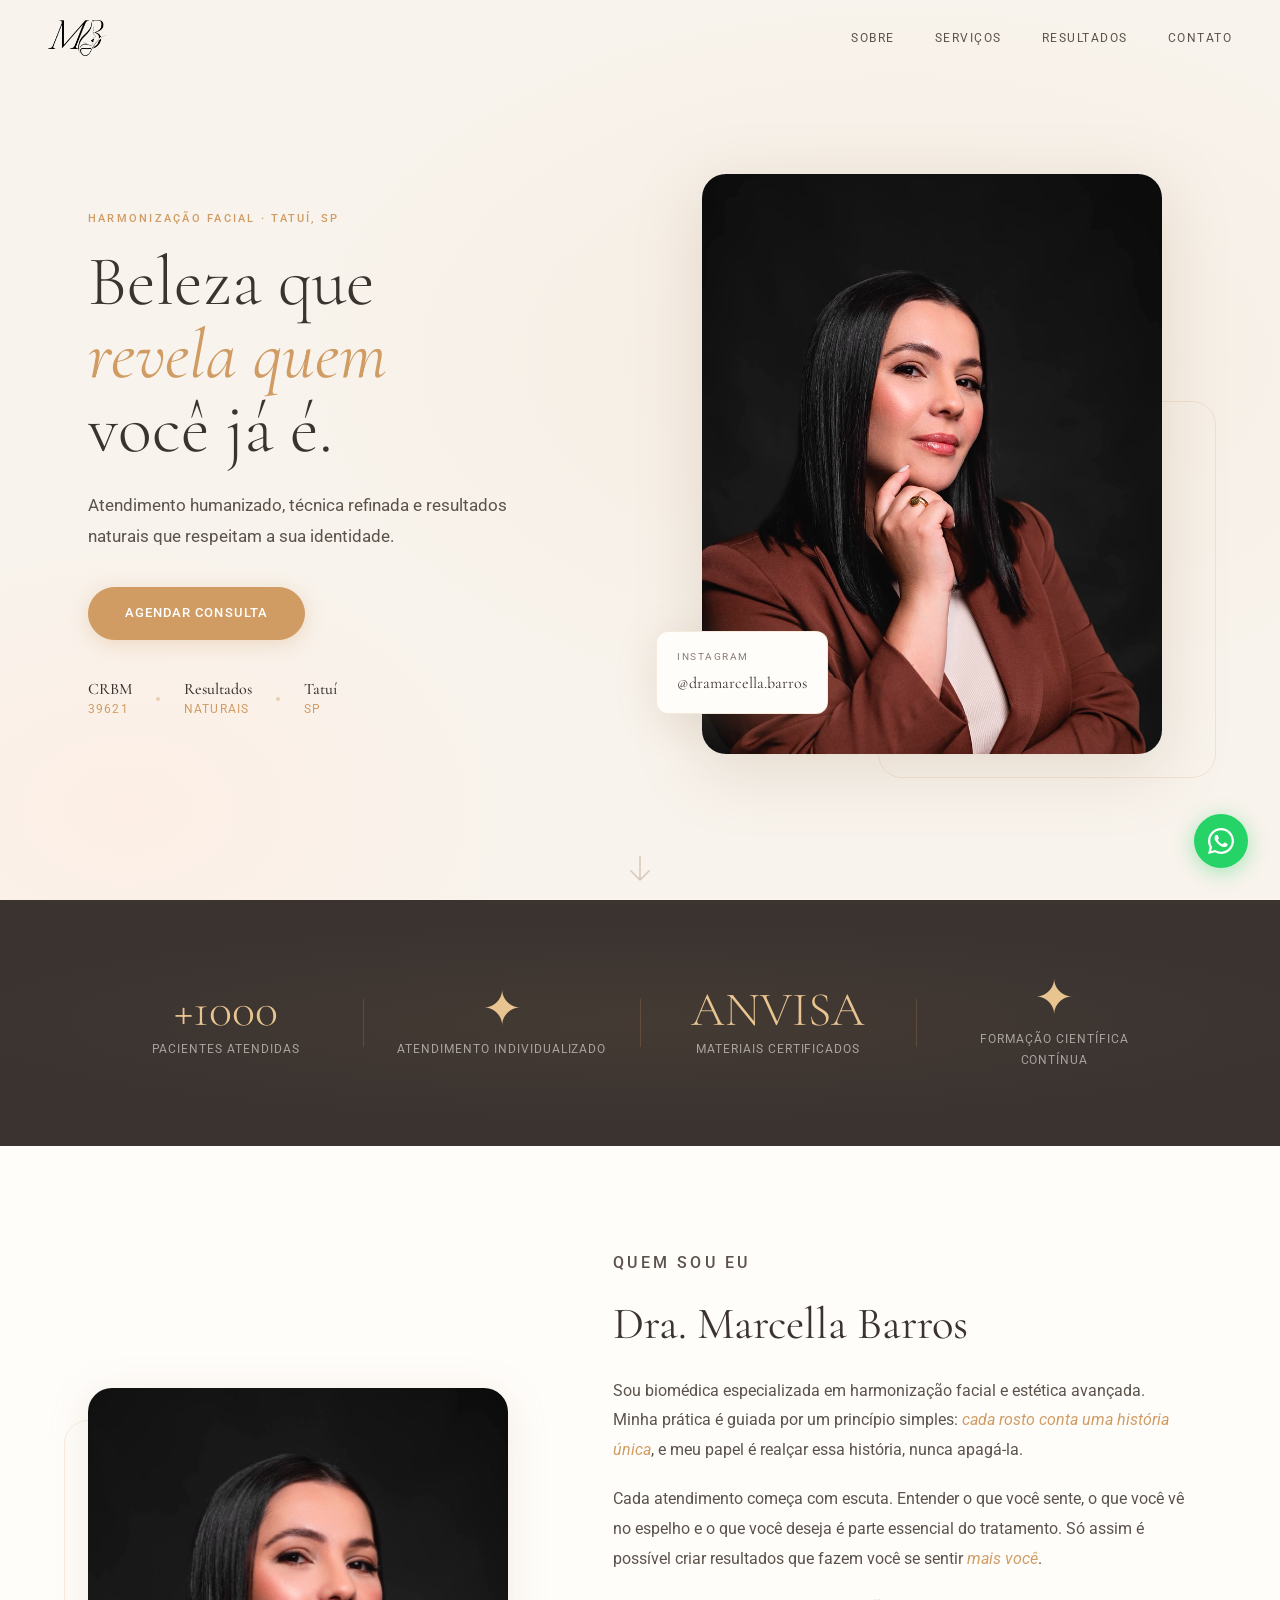
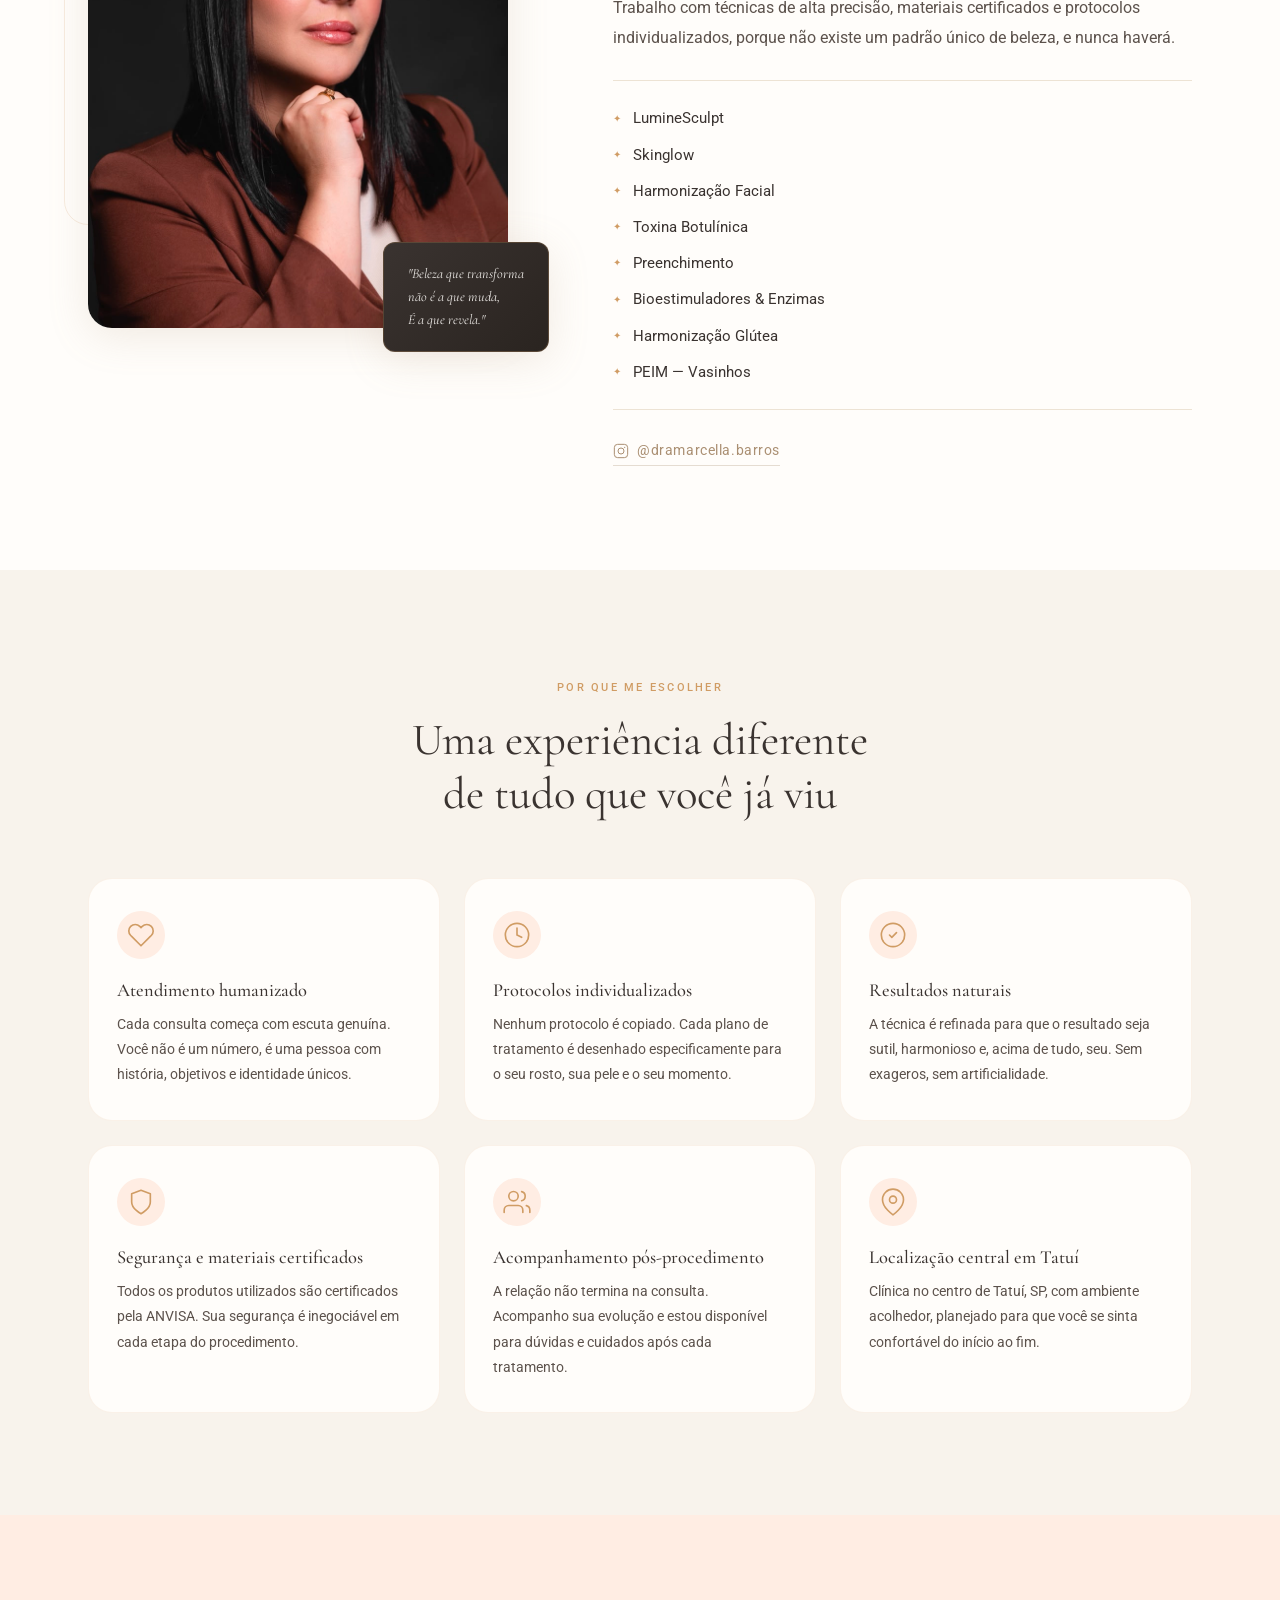
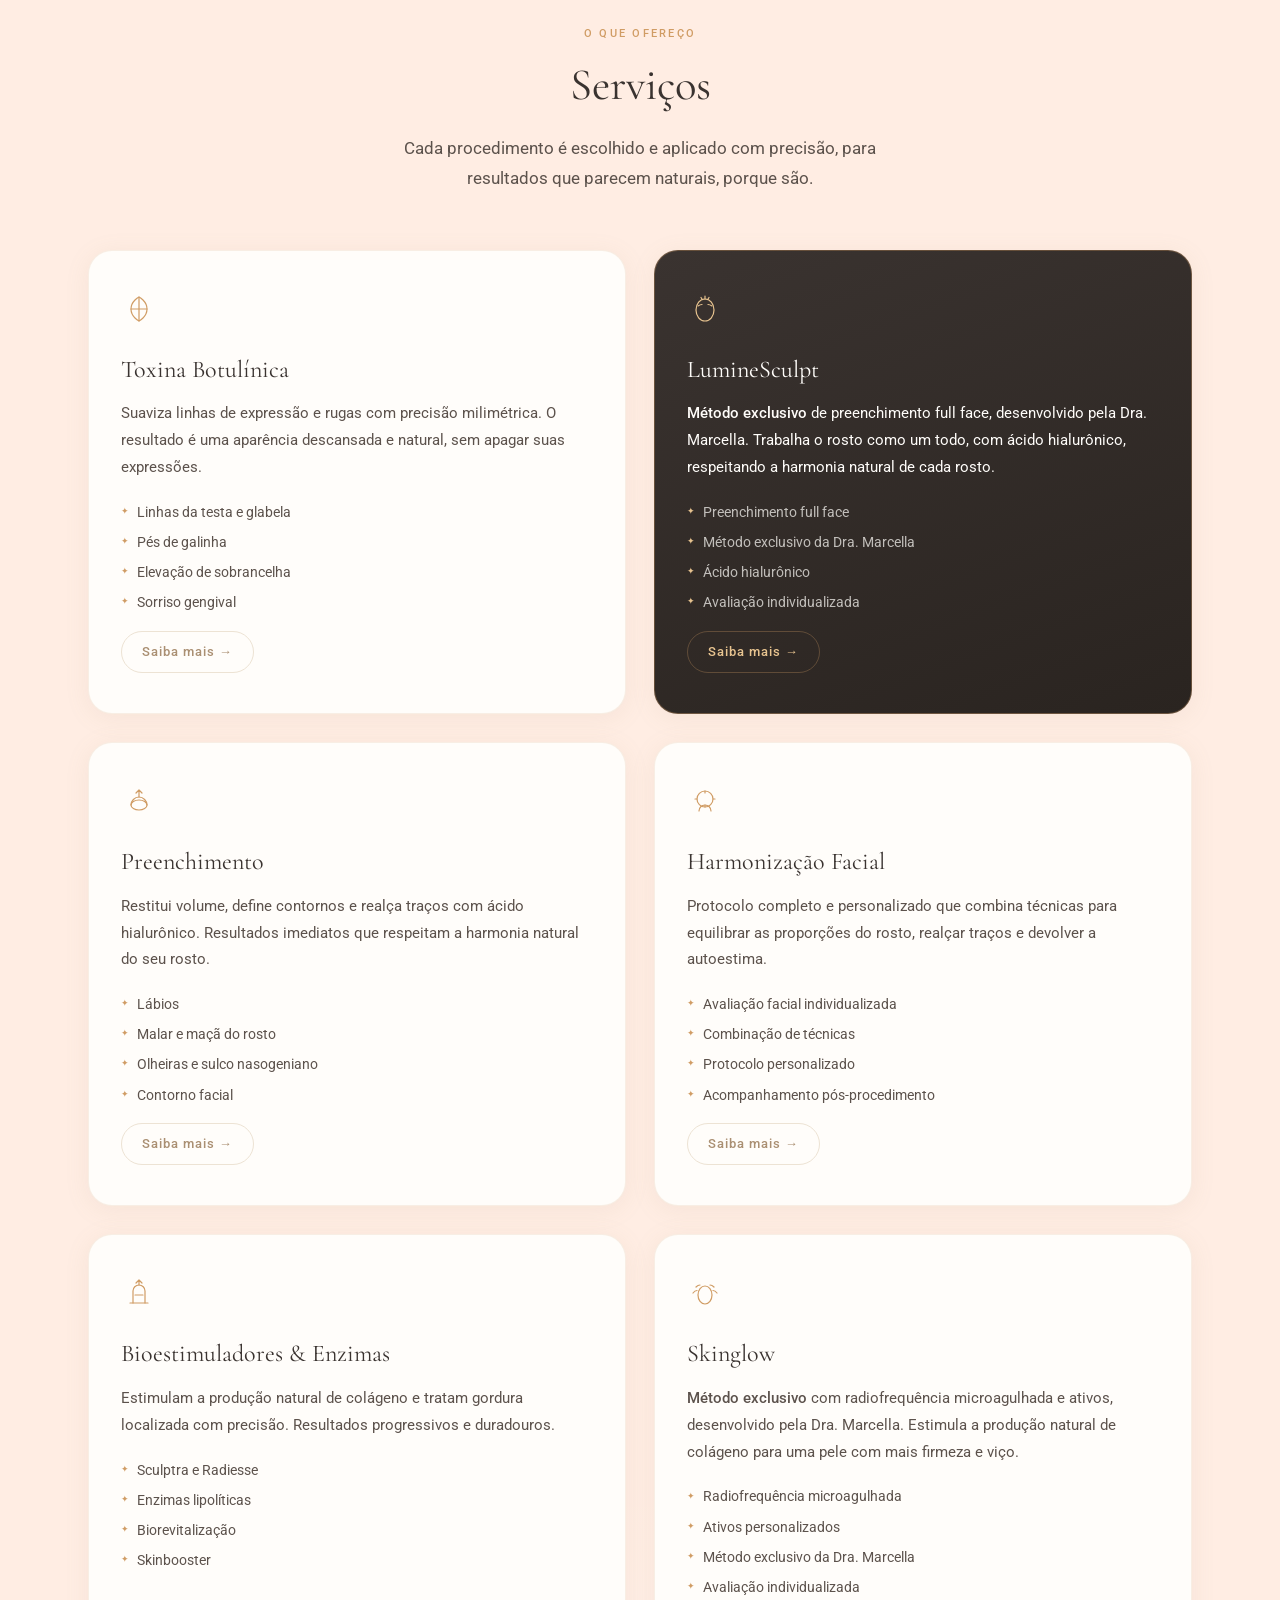
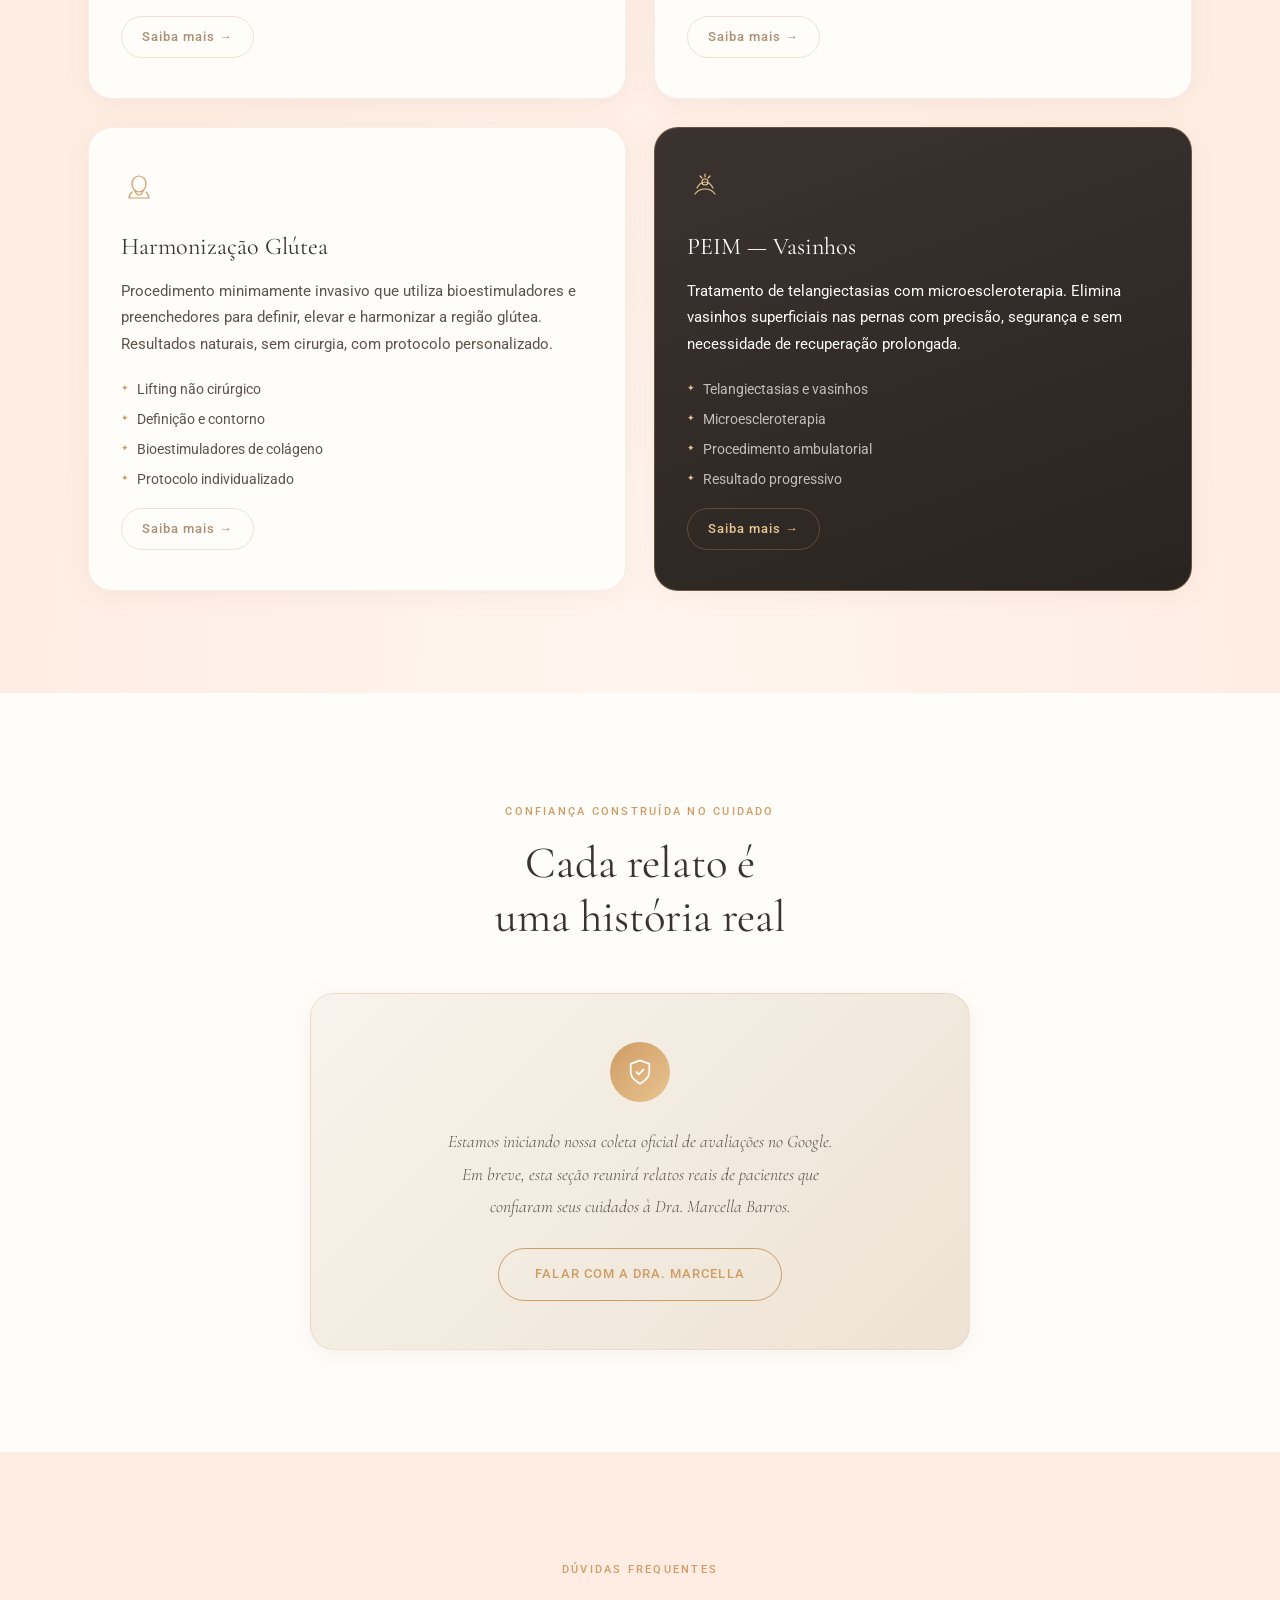
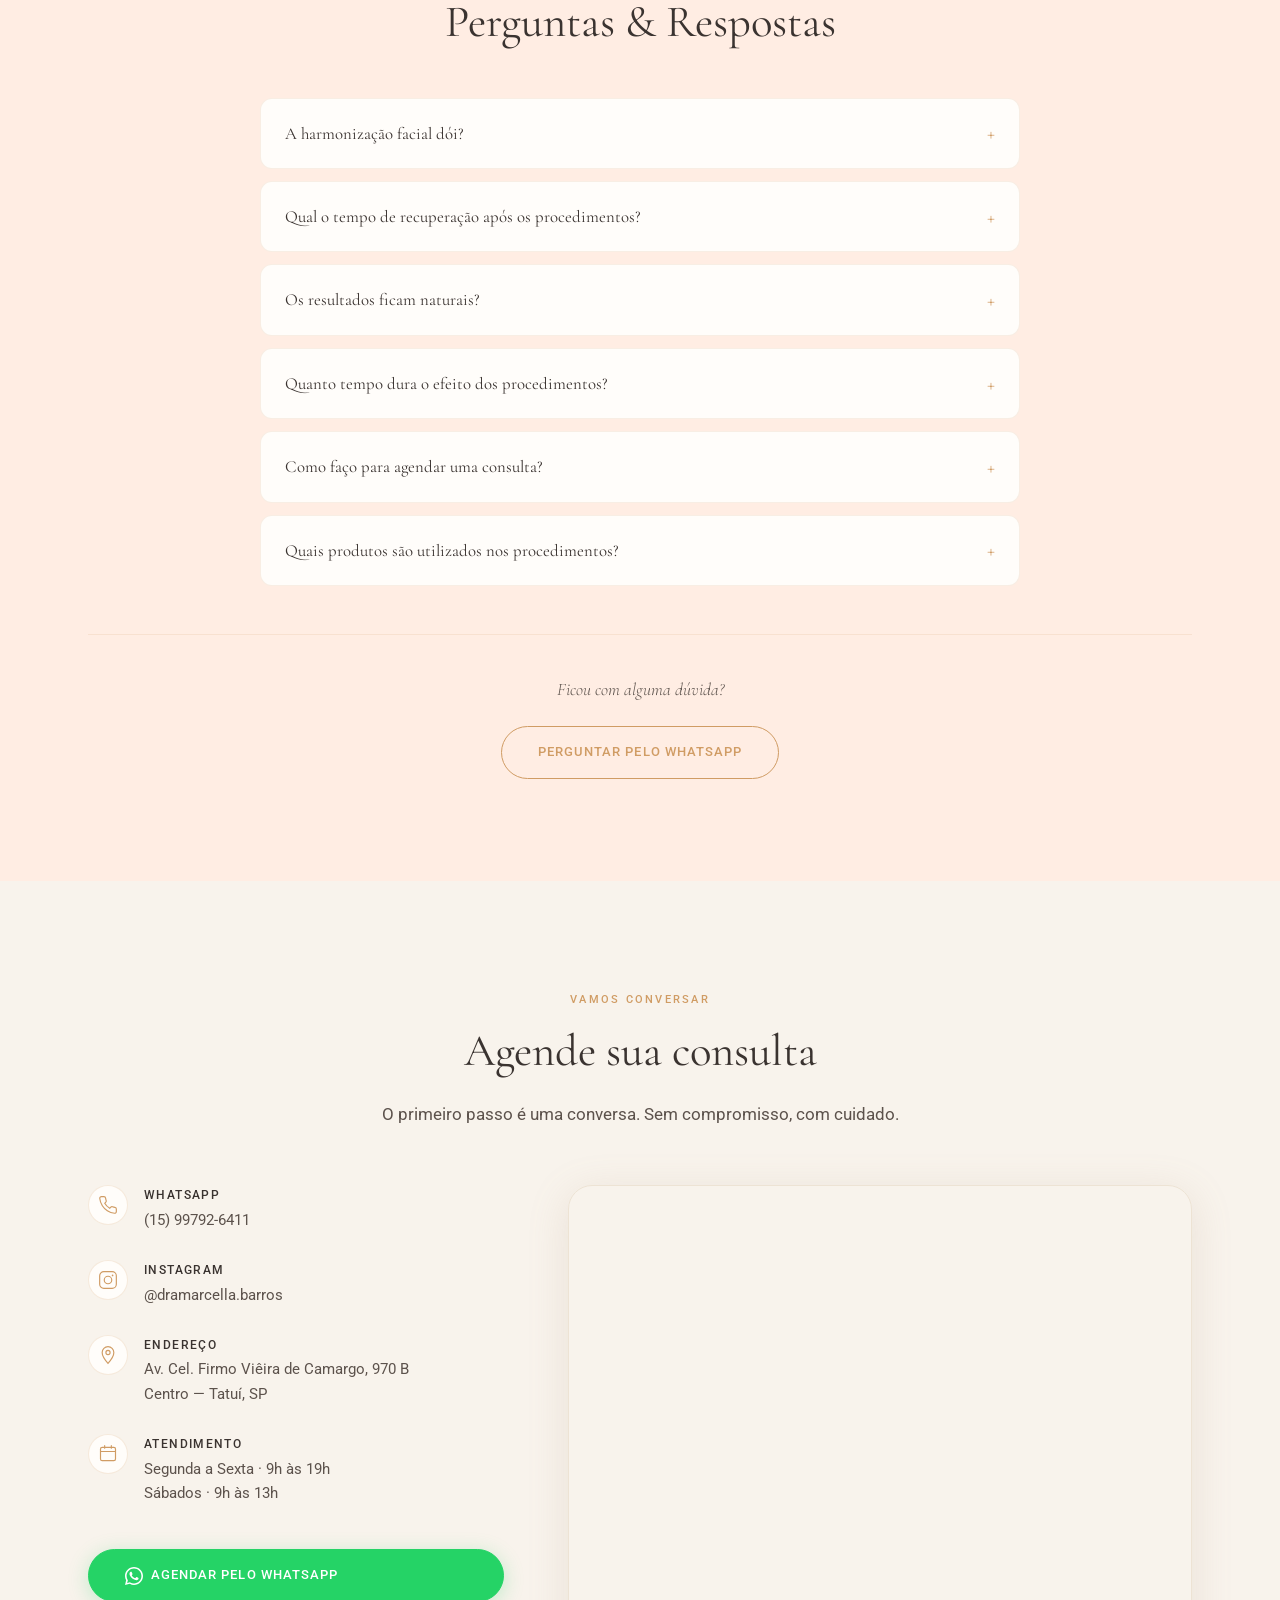
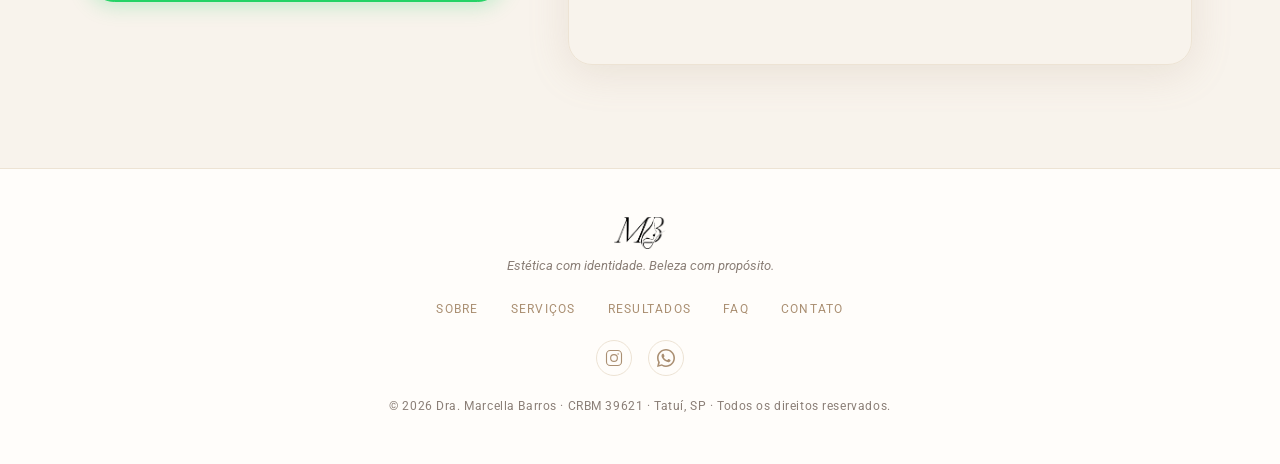
==== commit 039ea1dd: "Separa LumineSculpt e Skinglow em cards próprios São técnicas de exclusividade da Dra. Marcella, não" ====
--- a/index.html
+++ b/index.html
@@ -12,7 +12,7 @@
   <meta name="viewport" content="width=device-width, initial-scale=1.0" />
 
   <!-- SEO: title e description com CRBM, Biomédica e cidade -->
-  <meta name="description" content="Dra. Marcella Barros (CRBM 39621) — Biomédica especializada em Harmonização Facial, Toxina Botulínica, Preenchimento (método próprio LumineSculpt), Bioestimuladores (método próprio Skinglow), Harmonização Glútea e PEIM em Tatuí, SP. Estética com identidade. Beleza com propósito." />
+  <meta name="description" content="Dra. Marcella Barros (CRBM 39621) — Biomédica especializada em LumineSculpt (método exclusivo de preenchimento full face), Skinglow (método exclusivo com radiofrequência microagulhada), Harmonização Facial, Toxina Botulínica, Harmonização Glútea e PEIM em Tatuí, SP. Estética com identidade. Beleza com propósito." />
 
   <!-- Open Graph -->
   <meta property="og:title" content="Dra. Marcella Barros — Harmonização Facial em Tatuí, SP" />
@@ -51,7 +51,7 @@
         "@id": "https://dramarcellabarros.com.br/#clinica",
         "name": "Dra. Marcella Barros",
         "alternateName": "Dra. Marcella Barros — Harmonização Facial",
-        "description": "Biomédica (CRBM 39621) especializada em Harmonização Facial, Toxina Botulínica, Preenchimento (método próprio LumineSculpt), Bioestimuladores (método próprio Skinglow), Harmonização Glútea e PEIM em Tatuí, SP.",
+        "description": "Biomédica (CRBM 39621) especializada em LumineSculpt (método exclusivo de preenchimento full face), Skinglow (método exclusivo com radiofrequência microagulhada), Harmonização Facial, Toxina Botulínica, Harmonização Glútea e PEIM em Tatuí, SP.",
         "url": "https://dramarcellabarros.com.br/",
         "telephone": "+5515997926411",
         "image": "https://dramarcellabarros.com.br/assets/og-image.png",
@@ -131,9 +131,18 @@
             "@type": "Offer",
             "itemOffered": {
               "@type": "Service",
+              "name": "LumineSculpt",
+              "description": "Método exclusivo de preenchimento full face, desenvolvido pela Dra. Marcella. Trabalha o rosto como um todo, com ácido hialurônico, respeitando a harmonia natural de cada rosto.",
+              "areaServed": "Tatuí, SP",
+              "provider": { "@id": "https://dramarcellabarros.com.br/#clinica" }
+            }
+          },
+          {
+            "@type": "Offer",
+            "itemOffered": {
+              "@type": "Service",
               "name": "Preenchimento",
-              "alternateName": ["LumineSculpt"],
-              "description": "Restitui volume, define contornos e realça traços com ácido hialurônico. Inclui o método próprio LumineSculpt, protocolo de preenchimento full face. Resultados imediatos que respeitam a harmonia natural do seu rosto.",
+              "description": "Restitui volume, define contornos e realça traços com ácido hialurônico. Resultados imediatos que respeitam a harmonia natural do seu rosto.",
               "areaServed": "Tatuí, SP",
               "provider": { "@id": "https://dramarcellabarros.com.br/#clinica" }
             }
@@ -153,8 +162,17 @@
             "itemOffered": {
               "@type": "Service",
               "name": "Bioestimuladores & Enzimas",
-              "alternateName": ["Skinglow"],
-              "description": "Estimulam a produção natural de colágeno e tratam gordura localizada com precisão. Inclui o método próprio Skinglow, com radiofrequência microagulhada e ativos. Resultados progressivos e duradouros.",
+              "description": "Estimulam a produção natural de colágeno e tratam gordura localizada com precisão. Resultados progressivos e duradouros.",
+              "areaServed": "Tatuí, SP",
+              "provider": { "@id": "https://dramarcellabarros.com.br/#clinica" }
+            }
+          },
+          {
+            "@type": "Offer",
+            "itemOffered": {
+              "@type": "Service",
+              "name": "Skinglow",
+              "description": "Método exclusivo com radiofrequência microagulhada e ativos, desenvolvido pela Dra. Marcella. Estimula a produção natural de colágeno para uma pele com mais firmeza e viço.",
               "areaServed": "Tatuí, SP",
               "provider": { "@id": "https://dramarcellabarros.com.br/#clinica" }
             }
@@ -394,10 +412,12 @@
             de beleza, e nunca haverá.
           </p>
           <div class="sobre__especialidades">
+            <div class="sobre__espec-item"><span class="sobre__espec-dot" aria-hidden="true">✦</span>LumineSculpt</div>
+            <div class="sobre__espec-item"><span class="sobre__espec-dot" aria-hidden="true">✦</span>Skinglow</div>
             <div class="sobre__espec-item"><span class="sobre__espec-dot" aria-hidden="true">✦</span>Harmonização Facial</div>
             <div class="sobre__espec-item"><span class="sobre__espec-dot" aria-hidden="true">✦</span>Toxina Botulínica</div>
-            <div class="sobre__espec-item"><span class="sobre__espec-dot" aria-hidden="true">✦</span>Preenchimentos (LumineSculpt)</div>
-            <div class="sobre__espec-item"><span class="sobre__espec-dot" aria-hidden="true">✦</span>Bioestimuladores (Skinglow)</div>
+            <div class="sobre__espec-item"><span class="sobre__espec-dot" aria-hidden="true">✦</span>Preenchimento</div>
+            <div class="sobre__espec-item"><span class="sobre__espec-dot" aria-hidden="true">✦</span>Bioestimuladores &amp; Enzimas</div>
             <div class="sobre__espec-item"><span class="sobre__espec-dot" aria-hidden="true">✦</span>Harmonização Glútea</div>
             <div class="sobre__espec-item"><span class="sobre__espec-dot" aria-hidden="true">✦</span>PEIM — Vasinhos</div>
           </div>
@@ -510,24 +530,41 @@
 
         <article class="servico-card servico-card--featured" data-reveal="up" data-delay="0.1">
           <div class="servico-card__icon" aria-hidden="true">
+            <svg width="36" height="36" viewBox="0 0 36 36" fill="none"><ellipse cx="18" cy="19" rx="9" ry="11" stroke="currentColor" stroke-width="1.2"/><path d="M11 15c1.5-1 3-1.5 4-1.5M25 15c-1.5-1-3-1.5-4-1.5" stroke="currentColor" stroke-width="1.2" stroke-linecap="round"/><path d="M18 5v3M14 6.5l1.3 2M22 6.5l-1.3 2" stroke="currentColor" stroke-width="1.2" stroke-linecap="round"/></svg>
+          </div>
+          <h3 class="servico-card__title">LumineSculpt</h3>
+          <p class="servico-card__desc">
+            <strong>Método exclusivo</strong> de preenchimento full face, desenvolvido pela Dra. Marcella.
+            Trabalha o rosto como um todo, com ácido hialurônico, respeitando a harmonia natural de cada rosto.
+          </p>
+          <ul class="servico-card__lista">
+            <li>Preenchimento full face</li>
+            <li>Método exclusivo da Dra. Marcella</li>
+            <li>Ácido hialurônico</li>
+            <li>Avaliação individualizada</li>
+          </ul>
+          <a href="https://wa.me/5515997926411?text=Olá%2C%20Dra.%20Marcella!%20Gostaria%20de%20saber%20mais%20sobre%20o%20m%C3%A9todo%20LumineSculpt." target="_blank" rel="noopener noreferrer" class="servico-card__cta">Saiba mais →</a>
+        </article>
+
+        <article class="servico-card" data-reveal="up" data-delay="0.2">
+          <div class="servico-card__icon" aria-hidden="true">
             <svg width="36" height="36" viewBox="0 0 36 36" fill="none"><ellipse cx="18" cy="22" rx="8" ry="5" stroke="currentColor" stroke-width="1.2"/><path d="M10 22c0-4 3.6-8 8-8s8 4 8 8" stroke="currentColor" stroke-width="1.2" stroke-linecap="round"/><path d="M18 14V8M15 10l3-3 3 3" stroke="currentColor" stroke-width="1.2" stroke-linecap="round" stroke-linejoin="round"/></svg>
           </div>
           <h3 class="servico-card__title">Preenchimento</h3>
           <p class="servico-card__desc">
             Restitui volume, define contornos e realça traços com ácido hialurônico.
-            Inclui o <strong>LumineSculpt</strong>, protocolo próprio de preenchimento full face.
             Resultados imediatos que respeitam a harmonia natural do seu rosto.
           </p>
           <ul class="servico-card__lista">
-            <li>Método LumineSculpt (full face)</li>
             <li>Lábios</li>
             <li>Malar e maçã do rosto</li>
-            <li>Olheiras, sulco nasogeniano e contorno facial</li>
+            <li>Olheiras e sulco nasogeniano</li>
+            <li>Contorno facial</li>
           </ul>
           <a href="https://wa.me/5515997926411?text=Olá%2C%20Dra.%20Marcella!%20Gostaria%20de%20saber%20mais%20sobre%20Preenchimento." target="_blank" rel="noopener noreferrer" class="servico-card__cta">Saiba mais →</a>
         </article>
 
-        <article class="servico-card" data-reveal="up" data-delay="0.2">
+        <article class="servico-card" data-reveal="up" data-delay="0.3">
           <div class="servico-card__icon" aria-hidden="true">
             <svg width="36" height="36" viewBox="0 0 36 36" fill="none"><circle cx="18" cy="16" r="8" stroke="currentColor" stroke-width="1.2"/><path d="M12 28c0-3.31 2.69-6 6-6s6 2.69 6 6" stroke="currentColor" stroke-width="1.2" stroke-linecap="round"/><path d="M18 8v2M18 22v2M10 16H8M28 16h-2" stroke="currentColor" stroke-width="1.2" stroke-linecap="round"/></svg>
           </div>
@@ -545,26 +582,43 @@
           <a href="https://wa.me/5515997926411?text=Olá%2C%20Dra.%20Marcella!%20Gostaria%20de%20saber%20mais%20sobre%20Harmonização%20Facial." target="_blank" rel="noopener noreferrer" class="servico-card__cta">Saiba mais →</a>
         </article>
 
-        <article class="servico-card" data-reveal="up" data-delay="0.3">
+        <article class="servico-card" data-reveal="up" data-delay="0.4">
           <div class="servico-card__icon" aria-hidden="true">
             <svg width="36" height="36" viewBox="0 0 36 36" fill="none"><path d="M12 28V16a6 6 0 0112 0v12" stroke="currentColor" stroke-width="1.2" stroke-linecap="round"/><path d="M9 28h18" stroke="currentColor" stroke-width="1.2" stroke-linecap="round"/><path d="M18 10V6M15 8l3-3 3 3" stroke="currentColor" stroke-width="1.2" stroke-linecap="round" stroke-linejoin="round"/><path d="M14 20h8" stroke="currentColor" stroke-width="1.2" stroke-linecap="round"/></svg>
           </div>
           <h3 class="servico-card__title">Bioestimuladores &amp; Enzimas</h3>
           <p class="servico-card__desc">
             Estimulam a produção natural de colágeno e tratam gordura localizada com precisão.
-            Inclui o <strong>Skinglow</strong>, protocolo próprio com radiofrequência microagulhada e ativos.
             Resultados progressivos e duradouros.
           </p>
           <ul class="servico-card__lista">
-            <li>Método Skinglow (radiofrequência microagulhada e ativos)</li>
             <li>Sculptra e Radiesse</li>
             <li>Enzimas lipolíticas</li>
-            <li>Biorevitalização e Skinbooster</li>
+            <li>Biorevitalização</li>
+            <li>Skinbooster</li>
           </ul>
           <a href="https://wa.me/5515997926411?text=Olá%2C%20Dra.%20Marcella!%20Gostaria%20de%20saber%20mais%20sobre%20Bioestimuladores." target="_blank" rel="noopener noreferrer" class="servico-card__cta">Saiba mais →</a>
         </article>
 
-        <article class="servico-card" data-reveal="up" data-delay="0.4">
+        <article class="servico-card" data-reveal="up" data-delay="0.45">
+          <div class="servico-card__icon" aria-hidden="true">
+            <svg width="36" height="36" viewBox="0 0 36 36" fill="none"><ellipse cx="18" cy="20" rx="7" ry="9" stroke="currentColor" stroke-width="1.2"/><path d="M6 18c1.5-2 3-2.5 4-2.5M30 18c-1.5-2-3-2.5-4-2.5" stroke="currentColor" stroke-width="1.2" stroke-linecap="round"/><path d="M9 12c1.5-1.5 3-2 4-2M27 12c-1.5-1.5-3-2-4-2" stroke="currentColor" stroke-width="1.2" stroke-linecap="round"/></svg>
+          </div>
+          <h3 class="servico-card__title">Skinglow</h3>
+          <p class="servico-card__desc">
+            <strong>Método exclusivo</strong> com radiofrequência microagulhada e ativos, desenvolvido pela
+            Dra. Marcella. Estimula a produção natural de colágeno para uma pele com mais firmeza e viço.
+          </p>
+          <ul class="servico-card__lista">
+            <li>Radiofrequência microagulhada</li>
+            <li>Ativos personalizados</li>
+            <li>Método exclusivo da Dra. Marcella</li>
+            <li>Avaliação individualizada</li>
+          </ul>
+          <a href="https://wa.me/5515997926411?text=Olá%2C%20Dra.%20Marcella!%20Gostaria%20de%20saber%20mais%20sobre%20o%20m%C3%A9todo%20Skinglow." target="_blank" rel="noopener noreferrer" class="servico-card__cta">Saiba mais →</a>
+        </article>
+
+        <article class="servico-card" data-reveal="up" data-delay="0.5">
           <div class="servico-card__icon" aria-hidden="true">
             <svg width="36" height="36" viewBox="0 0 36 36" fill="none">
               <path d="M18 8c-4 0-7 3.5-7 8s3 8 7 8 7-3.5 7-8-3-8-7-8z" stroke="currentColor" stroke-width="1.2" stroke-linejoin="round"/>
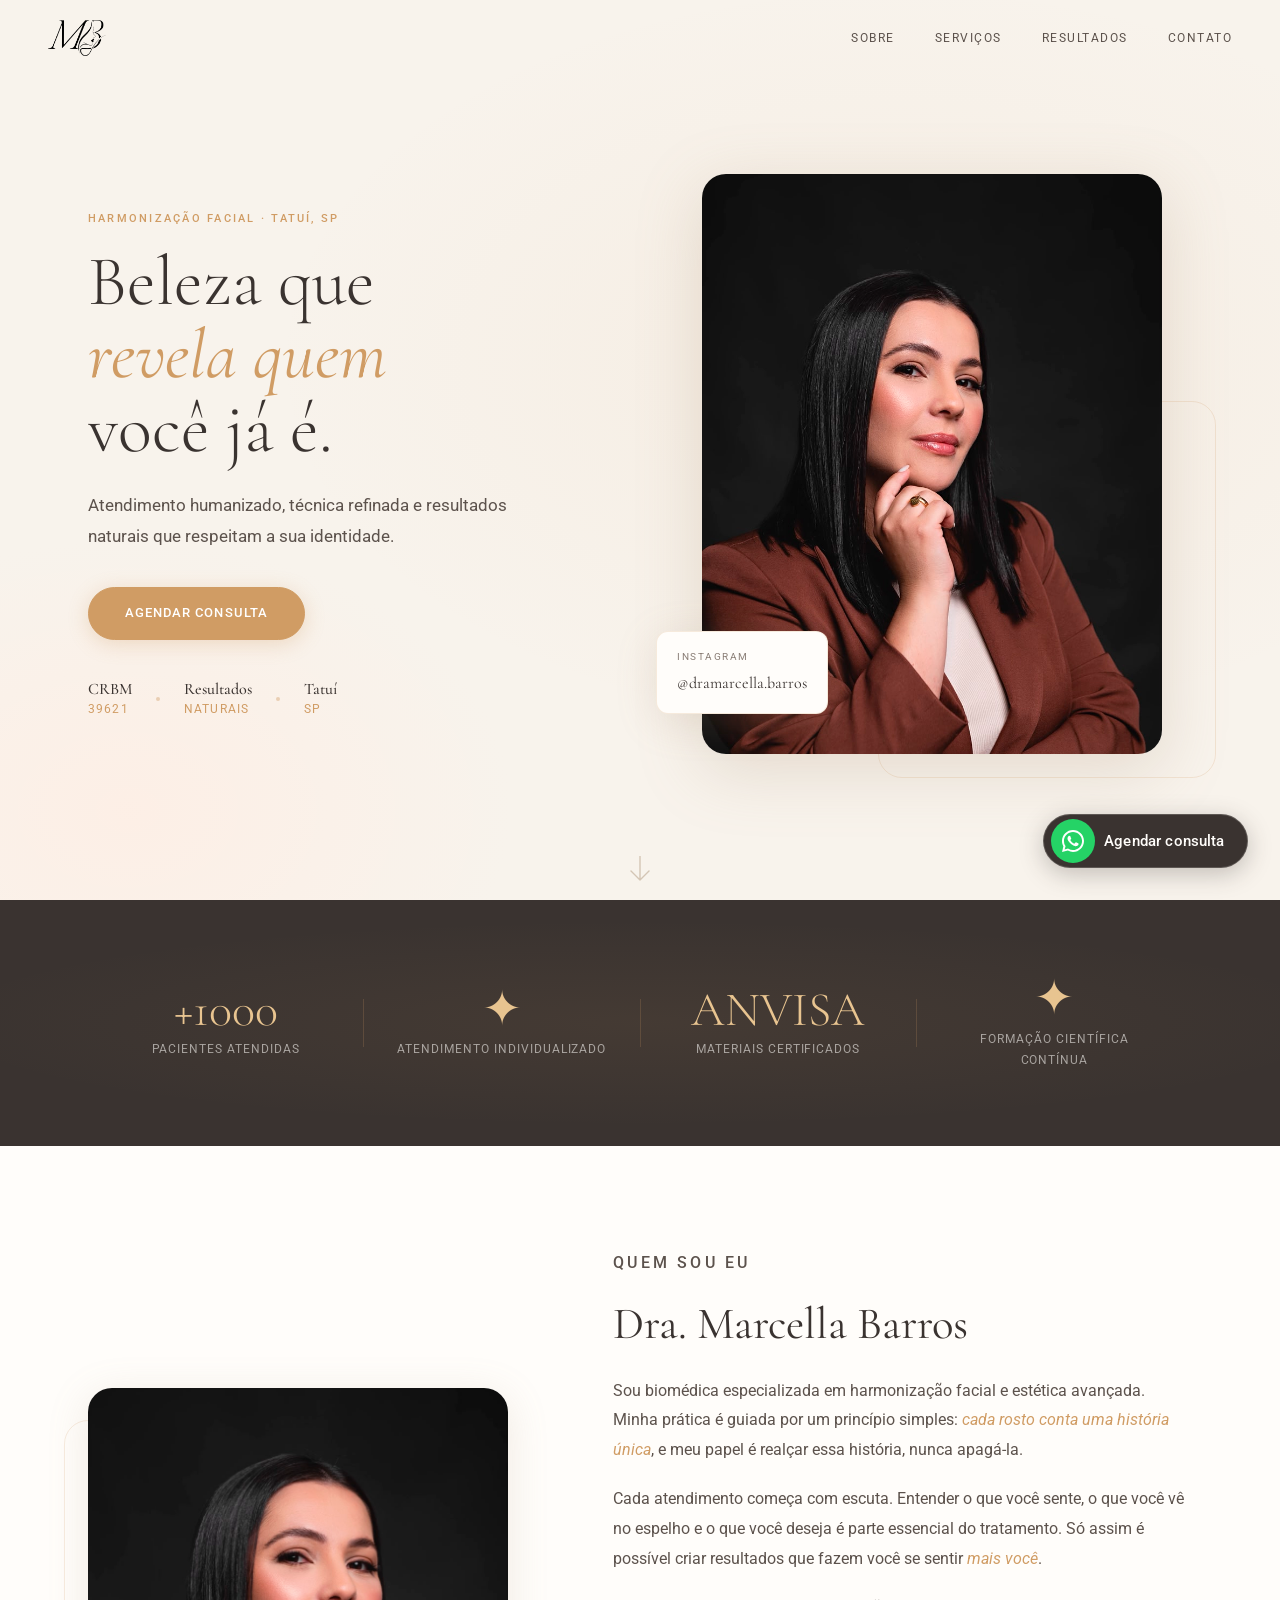
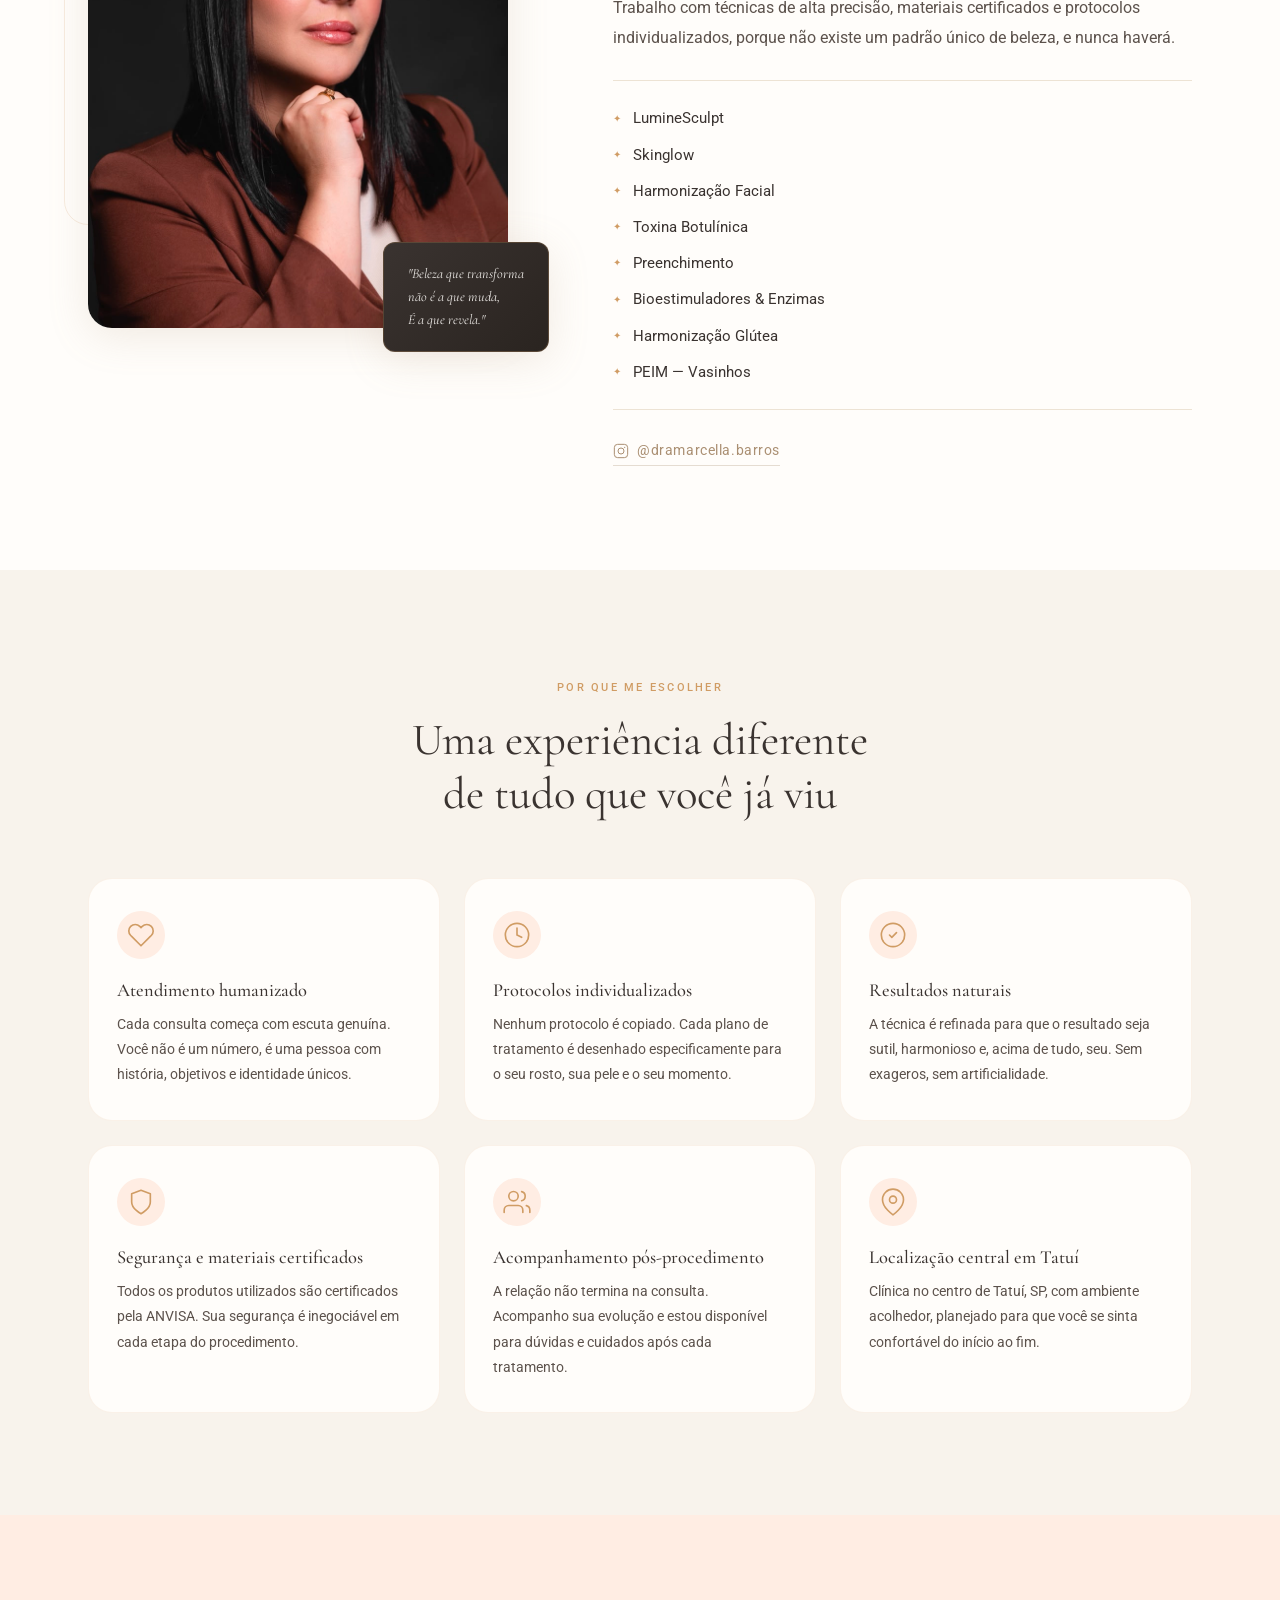
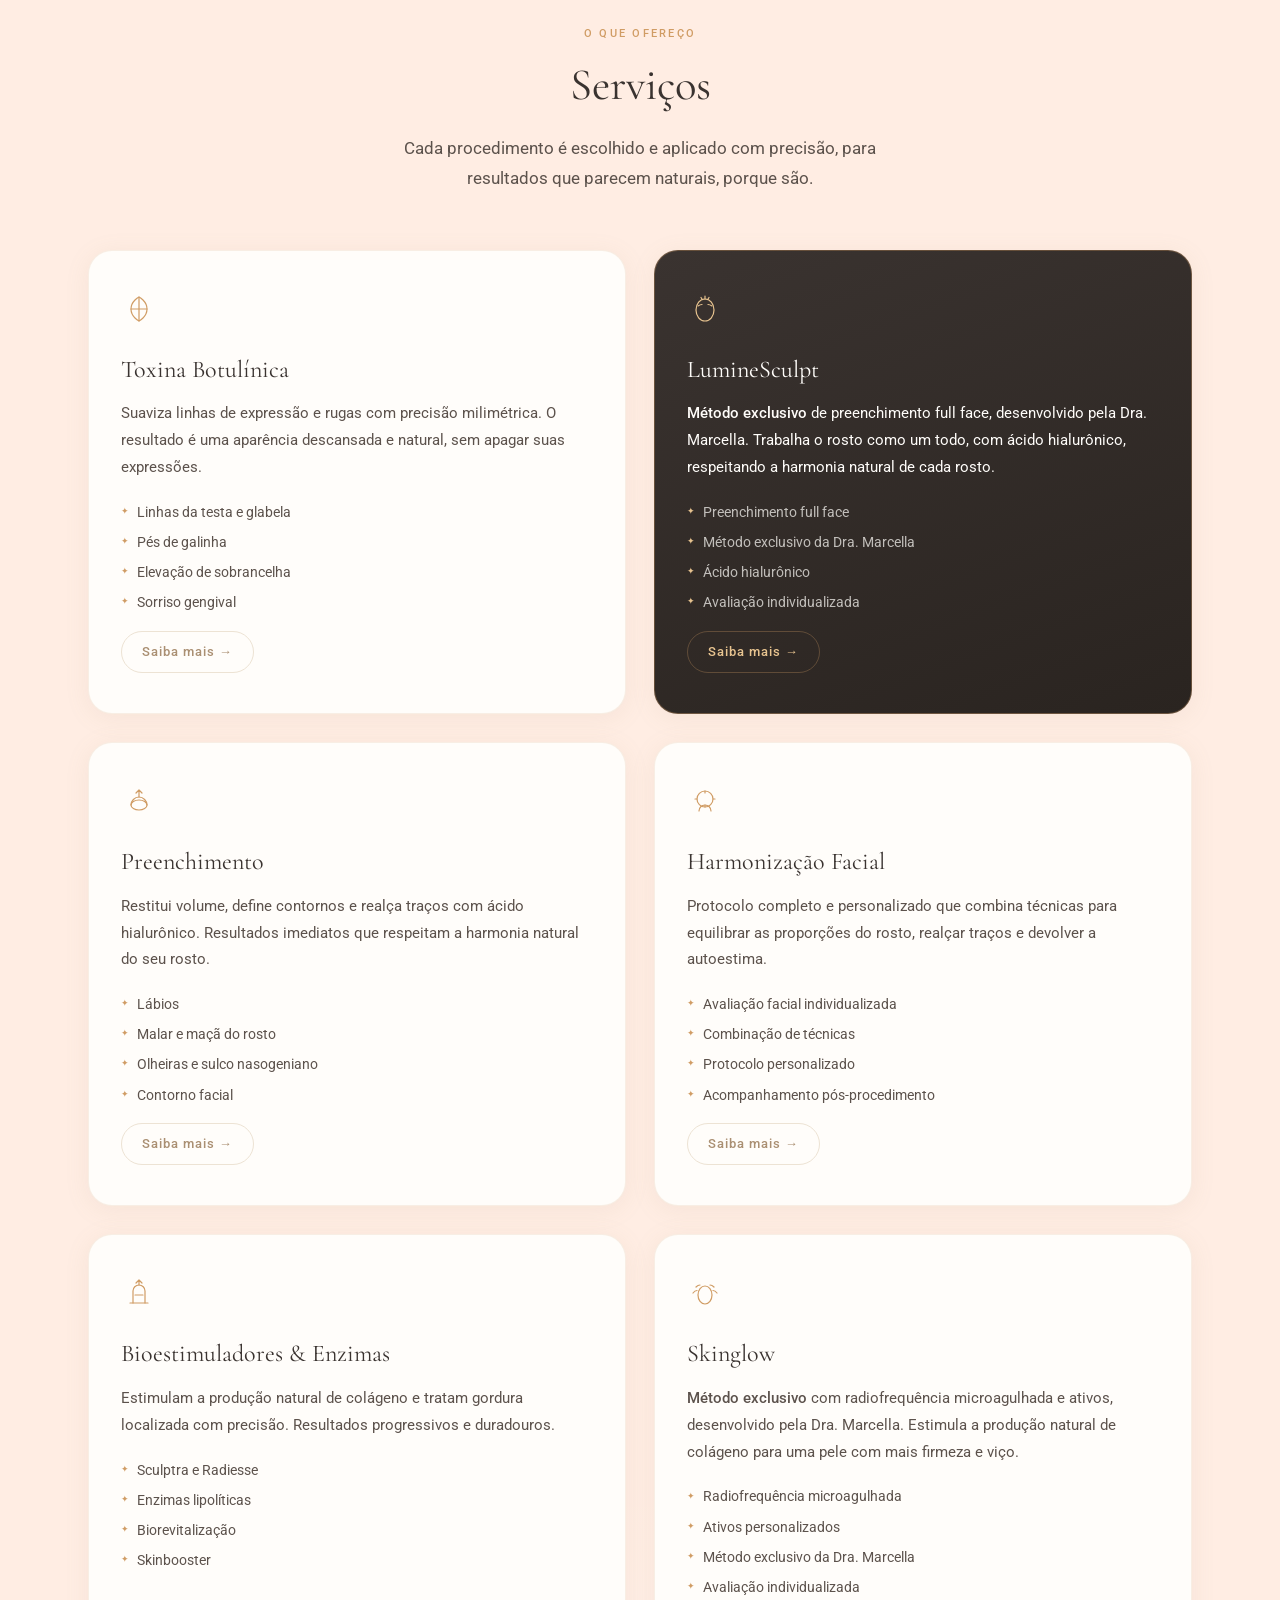
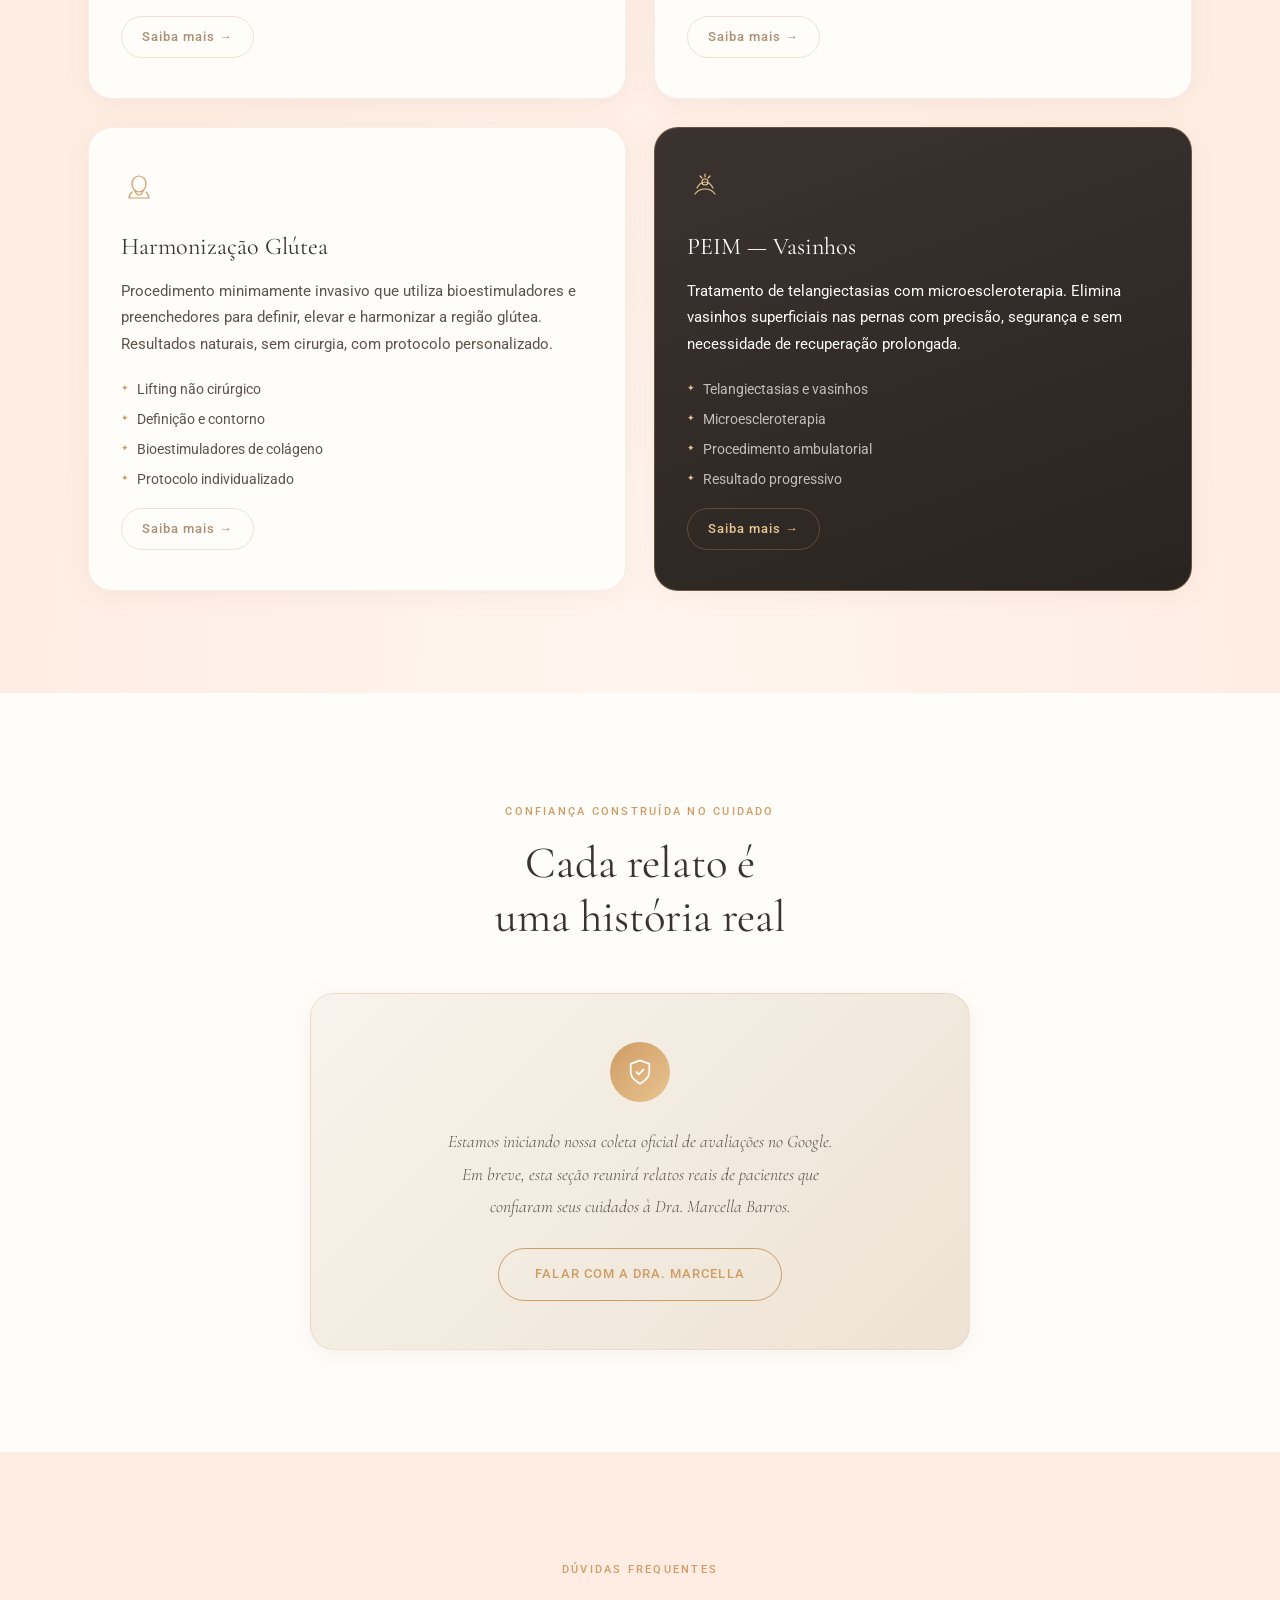
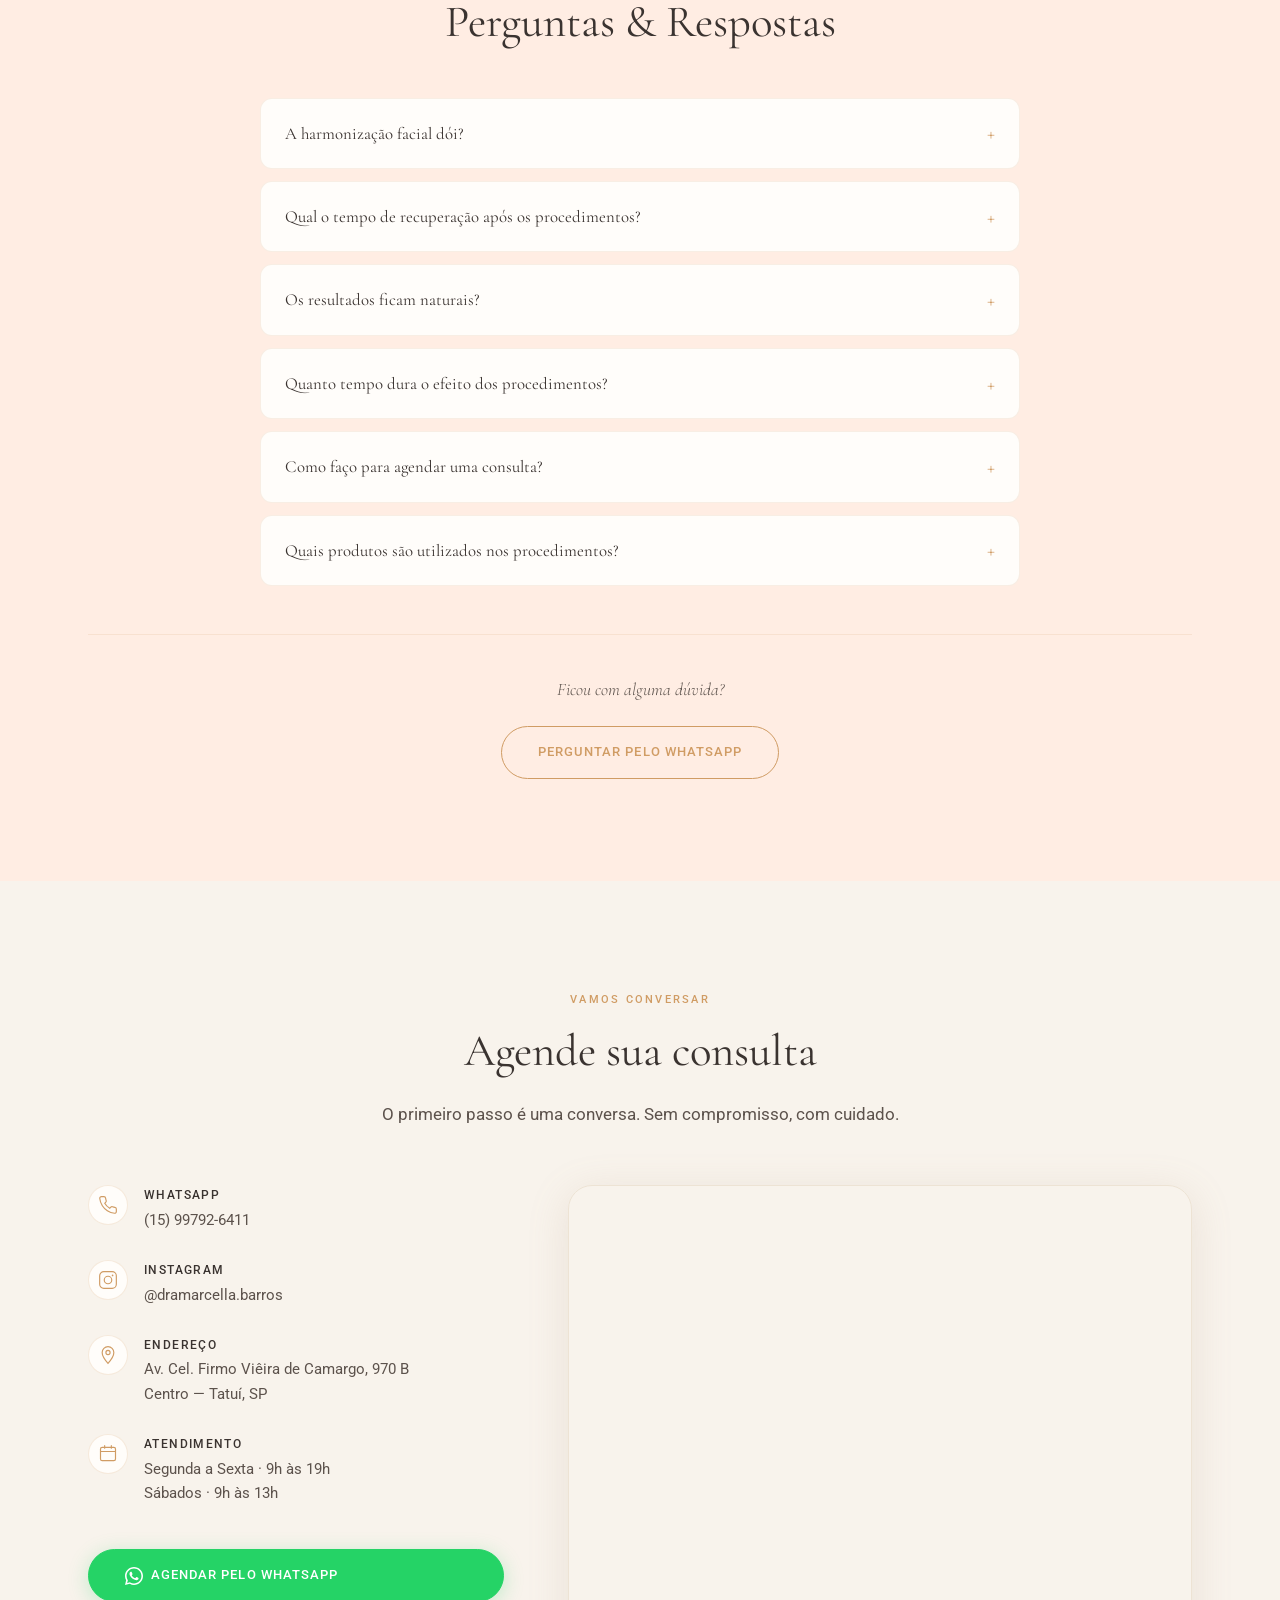
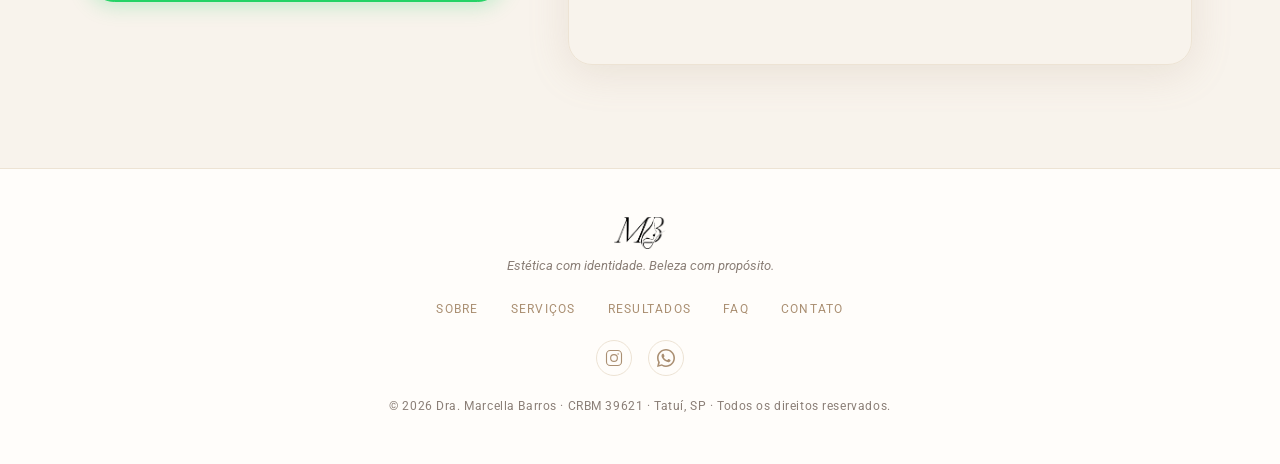
==== commit 1583f51b: "WhatsApp flutuante: pílula "Agendar consulta" + balão de boas-vindas - Botão flutuante passa de ícon" ====
--- a/index.html
+++ b/index.html
@@ -847,9 +847,17 @@
     </div>
   </footer>
 
-  <a href="https://wa.me/5515997926411?text=Olá%2C%20Dra.%20Marcella!%20Vim%20pelo%20Instagram%20e%20gostaria%20de%20agendar%20uma%20consulta." target="_blank" rel="noopener noreferrer" class="whatsapp-float" aria-label="Falar no WhatsApp" id="btn-whatsapp-float">
-    <svg width="26" height="26" viewBox="0 0 24 24" fill="currentColor"><path d="M17.472 14.382c-.297-.149-1.758-.867-2.03-.967-.273-.099-.471-.148-.67.15-.197.297-.767.966-.94 1.164-.173.199-.347.223-.644.075-.297-.15-1.255-.463-2.39-1.475-.883-.788-1.48-1.761-1.653-2.059-.173-.297-.018-.458.13-.606.134-.133.298-.347.446-.52.149-.174.198-.298.298-.497.099-.198.05-.371-.025-.52-.075-.149-.669-1.612-.916-2.207-.242-.579-.487-.5-.669-.51-.173-.008-.371-.01-.57-.01-.198 0-.52.074-.792.372-.272.297-1.04 1.016-1.04 2.479 0 1.462 1.065 2.875 1.213 3.074.149.198 2.096 3.2 5.077 4.487.709.306 1.262.489 1.694.625.712.227 1.36.195 1.871.118.571-.085 1.758-.719 2.006-1.413.248-.694.248-1.289.173-1.413-.074-.124-.272-.198-.57-.347z"/><path d="M12 0C5.373 0 0 5.373 0 12c0 2.099.548 4.07 1.504 5.783L.057 23.998l6.305-1.654A11.946 11.946 0 0012 24c6.627 0 12-5.373 12-12S18.627 0 12 0zm0 21.894a9.881 9.881 0 01-5.031-1.373l-.361-.214-3.741.981.997-3.648-.235-.374A9.861 9.861 0 012.106 12C2.106 6.531 6.531 2.106 12 2.106c5.469 0 9.894 4.425 9.894 9.894 0 5.468-4.425 9.894-9.894 9.894z"/></svg>
-  </a>
+  <!-- WhatsApp flutuante: pílula "Agendar consulta" sempre visível + balão que aparece uma vez por visita (script.js) -->
+  <div class="whatsapp-float-wrap">
+    <div class="whatsapp-balao" id="whatsapp-balao" hidden>
+      <a href="https://wa.me/5515997926411?text=Olá%2C%20Dra.%20Marcella!%20Vim%20pelo%20Instagram%20e%20gostaria%20de%20agendar%20uma%20consulta." target="_blank" rel="noopener noreferrer" class="whatsapp-balao__texto" id="btn-whatsapp-balao">Para agendar sua consulta, é só tocar aqui.</a>
+      <button type="button" class="whatsapp-balao__fechar" id="whatsapp-balao-fechar" aria-label="Fechar aviso">&times;</button>
+    </div>
+    <a href="https://wa.me/5515997926411?text=Olá%2C%20Dra.%20Marcella!%20Vim%20pelo%20Instagram%20e%20gostaria%20de%20agendar%20uma%20consulta." target="_blank" rel="noopener noreferrer" class="whatsapp-float" aria-label="Agendar consulta pelo WhatsApp" id="btn-whatsapp-float">
+      <span class="whatsapp-float__icone"><svg width="22" height="22" aria-hidden="true" viewBox="0 0 24 24" fill="currentColor"><path d="M17.472 14.382c-.297-.149-1.758-.867-2.03-.967-.273-.099-.471-.148-.67.15-.197.297-.767.966-.94 1.164-.173.199-.347.223-.644.075-.297-.15-1.255-.463-2.39-1.475-.883-.788-1.48-1.761-1.653-2.059-.173-.297-.018-.458.13-.606.134-.133.298-.347.446-.52.149-.174.198-.298.298-.497.099-.198.05-.371-.025-.52-.075-.149-.669-1.612-.916-2.207-.242-.579-.487-.5-.669-.51-.173-.008-.371-.01-.57-.01-.198 0-.52.074-.792.372-.272.297-1.04 1.016-1.04 2.479 0 1.462 1.065 2.875 1.213 3.074.149.198 2.096 3.2 5.077 4.487.709.306 1.262.489 1.694.625.712.227 1.36.195 1.871.118.571-.085 1.758-.719 2.006-1.413.248-.694.248-1.289.173-1.413-.074-.124-.272-.198-.57-.347z"/><path d="M12 0C5.373 0 0 5.373 0 12c0 2.099.548 4.07 1.504 5.783L.057 23.998l6.305-1.654A11.946 11.946 0 0012 24c6.627 0 12-5.373 12-12S18.627 0 12 0zm0 21.894a9.881 9.881 0 01-5.031-1.373l-.361-.214-3.741.981.997-3.648-.235-.374A9.861 9.861 0 012.106 12C2.106 6.531 6.531 2.106 12 2.106c5.469 0 9.894 4.425 9.894 9.894 0 5.468-4.425 9.894-9.894 9.894z"/></svg></span>
+      <span class="whatsapp-float__texto">Agendar consulta</span>
+    </a>
+  </div>
 
   <script src="script.js"></script>
   <script src="gtm-datalayer.js"></script>
--- a/style.css
+++ b/style.css
@@ -829,25 +829,101 @@
 /* ============================================================
    13. WHATSAPP FLUTUANTE
    ============================================================ */
+.whatsapp-float-wrap {
+  position: fixed;
+  right: 2rem;
+  bottom: max(2rem, env(safe-area-inset-bottom));
+  z-index: 90;
+  display: flex;
+  flex-direction: column;
+  align-items: flex-end;
+  gap: 0.75rem;
+  pointer-events: none;
+}
+.whatsapp-float-wrap > * { pointer-events: auto; }
+
+/* Pílula: ícone verde (reconhecimento imediato) + texto sempre visível */
 .whatsapp-float {
-  position: fixed;
-  bottom: 2rem;
-  right: 2rem;
-  width: 54px;
+  display: inline-flex;
+  align-items: center;
+  gap: 0.6rem;
   height: 54px;
+  padding: 0 1.4rem 0 0.4rem;
+  border-radius: var(--radius-full);
+  background-color: var(--texto-escuro);
+  border: 1px solid rgba(255, 253, 250, 0.18);
+  color: var(--branco-perola);
+  font-family: var(--font-corpo);
+  font-size: 0.95rem;
+  font-weight: 500;
+  letter-spacing: 0.01em;
+  white-space: nowrap;
+  box-shadow: 0 6px 24px rgba(58, 51, 48, 0.28);
+  transition: transform var(--trans-rapida), box-shadow var(--trans-rapida);
+}
+.whatsapp-float:hover {
+  transform: translateY(-2px);
+  box-shadow: 0 10px 32px rgba(58, 51, 48, 0.34);
+}
+.whatsapp-float__icone {
+  width: 44px;
+  height: 44px;
+  flex-shrink: 0;
   border-radius: 50%;
   background-color: #25D366;
   color: #fff;
   display: flex;
   align-items: center;
   justify-content: center;
-  box-shadow: 0 4px 20px rgba(37,211,102,0.4);
-  z-index: 90;
-  transition: transform var(--trans-media), box-shadow var(--trans-media);
-}
-.whatsapp-float:hover {
-  transform: scale(1.1);
-  box-shadow: 0 8px 32px rgba(37,211,102,0.5);
+}
+
+/* Balão: aparece uma vez por visita e some sozinho */
+.whatsapp-balao {
+  position: relative;
+  display: flex;
+  align-items: flex-start;
+  gap: 0.25rem;
+  max-width: 250px;
+  padding: 0.85rem 0.6rem 0.85rem 1rem;
+  background-color: var(--branco-perola);
+  border: 1px solid var(--creme-avela);
+  border-radius: var(--radius-md);
+  box-shadow: var(--sombra-media);
+  opacity: 0;
+  transform: translateY(8px);
+  transition: opacity var(--trans-media), transform var(--trans-media);
+}
+.whatsapp-balao[hidden] { display: none; }
+.whatsapp-balao.is-visible { opacity: 1; transform: translateY(0); }
+/* Setinha apontando para o botão */
+.whatsapp-balao::after {
+  content: '';
+  position: absolute;
+  bottom: -7px;
+  right: 1.9rem;
+  width: 12px;
+  height: 12px;
+  background-color: var(--branco-perola);
+  border-right: 1px solid var(--creme-avela);
+  border-bottom: 1px solid var(--creme-avela);
+  transform: rotate(45deg);
+}
+.whatsapp-balao__texto {
+  font-size: 0.92rem;
+  line-height: 1.45;
+  color: var(--texto-escuro);
+}
+.whatsapp-balao__fechar {
+  flex-shrink: 0;
+  width: 28px;
+  height: 28px;
+  margin-top: -0.35rem;
+  border: 0;
+  background: none;
+  color: var(--texto-suave);
+  font-size: 1.3rem;
+  line-height: 1;
+  cursor: pointer;
 }
 
 /* ============================================================
@@ -1217,7 +1293,8 @@
   .footer__nav { gap: 1.25rem; }
 
   /* WhatsApp float */
-  .whatsapp-float { bottom: 1.25rem; right: 1.25rem; width: 48px; height: 48px; }
+  .whatsapp-float-wrap { right: 1rem; bottom: max(1rem, env(safe-area-inset-bottom)); }
+  .whatsapp-float { height: 52px; }
 }
 
 /* ============================================================
